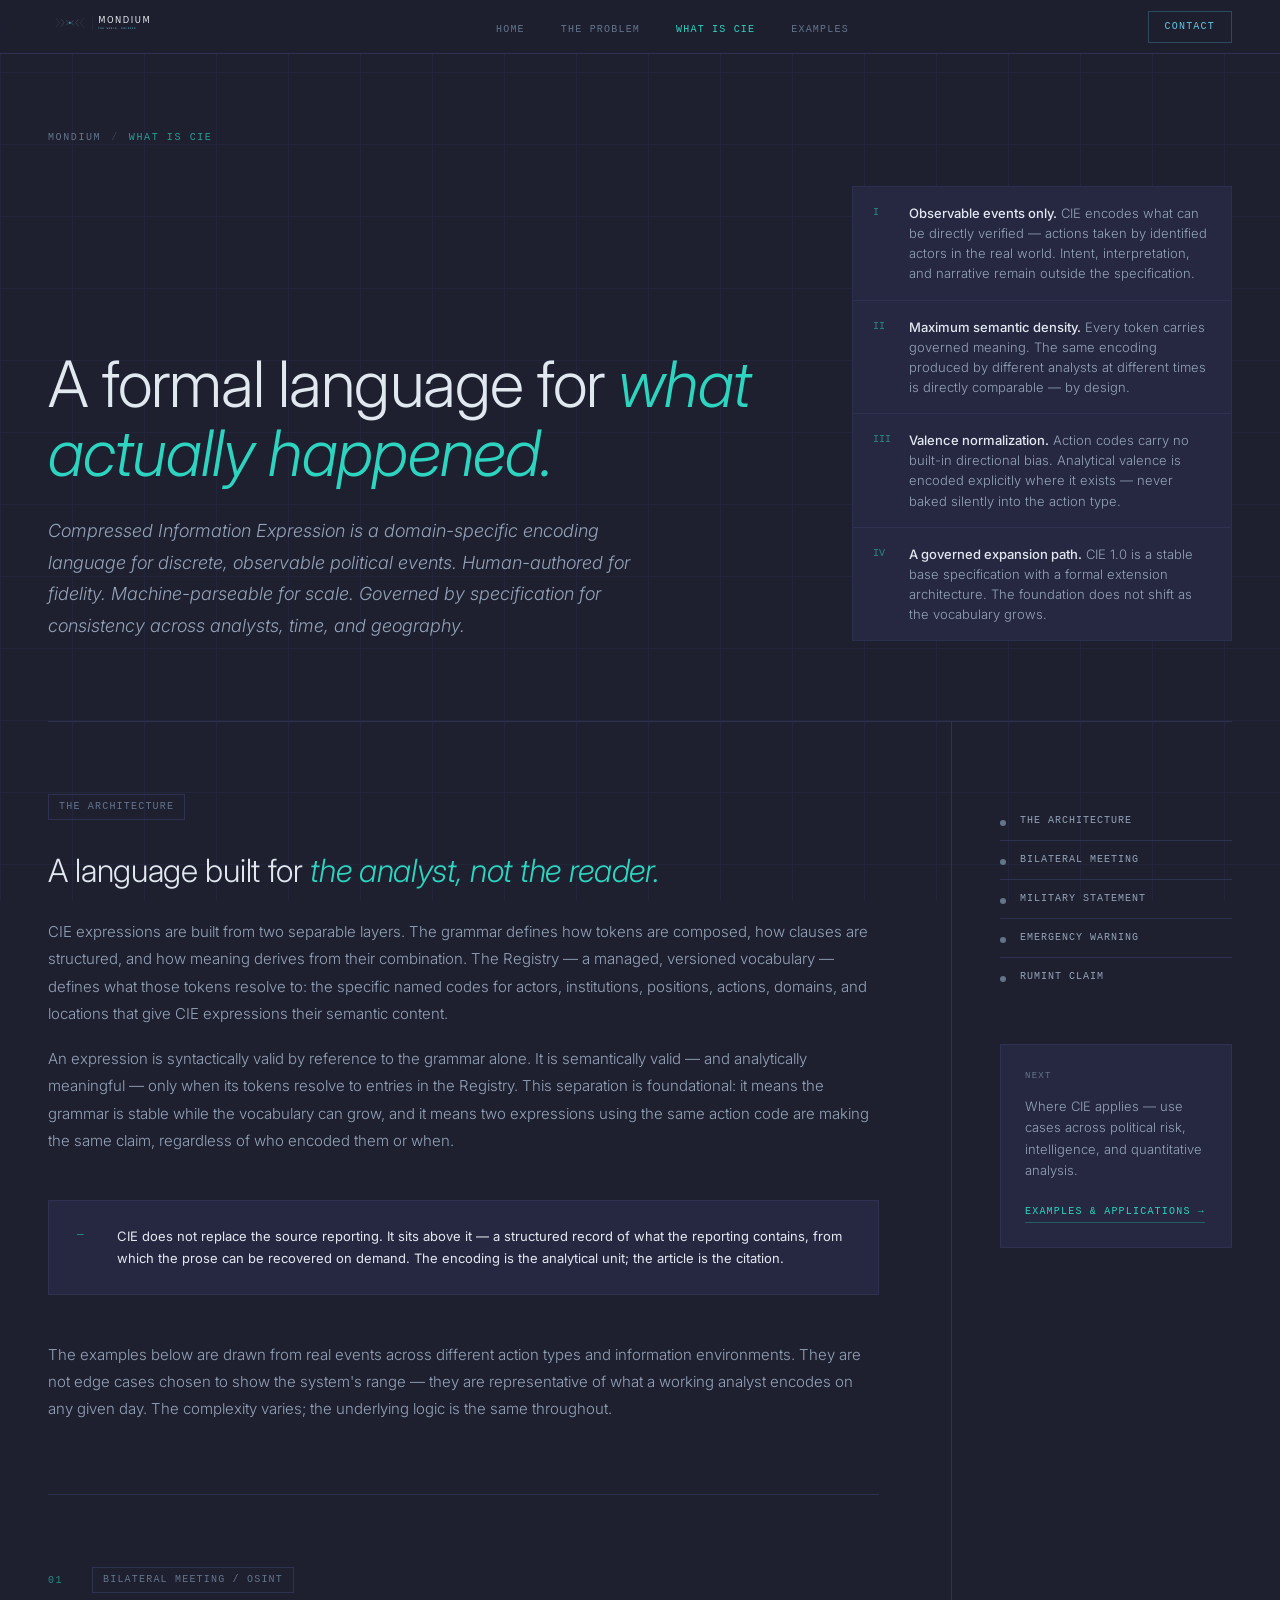
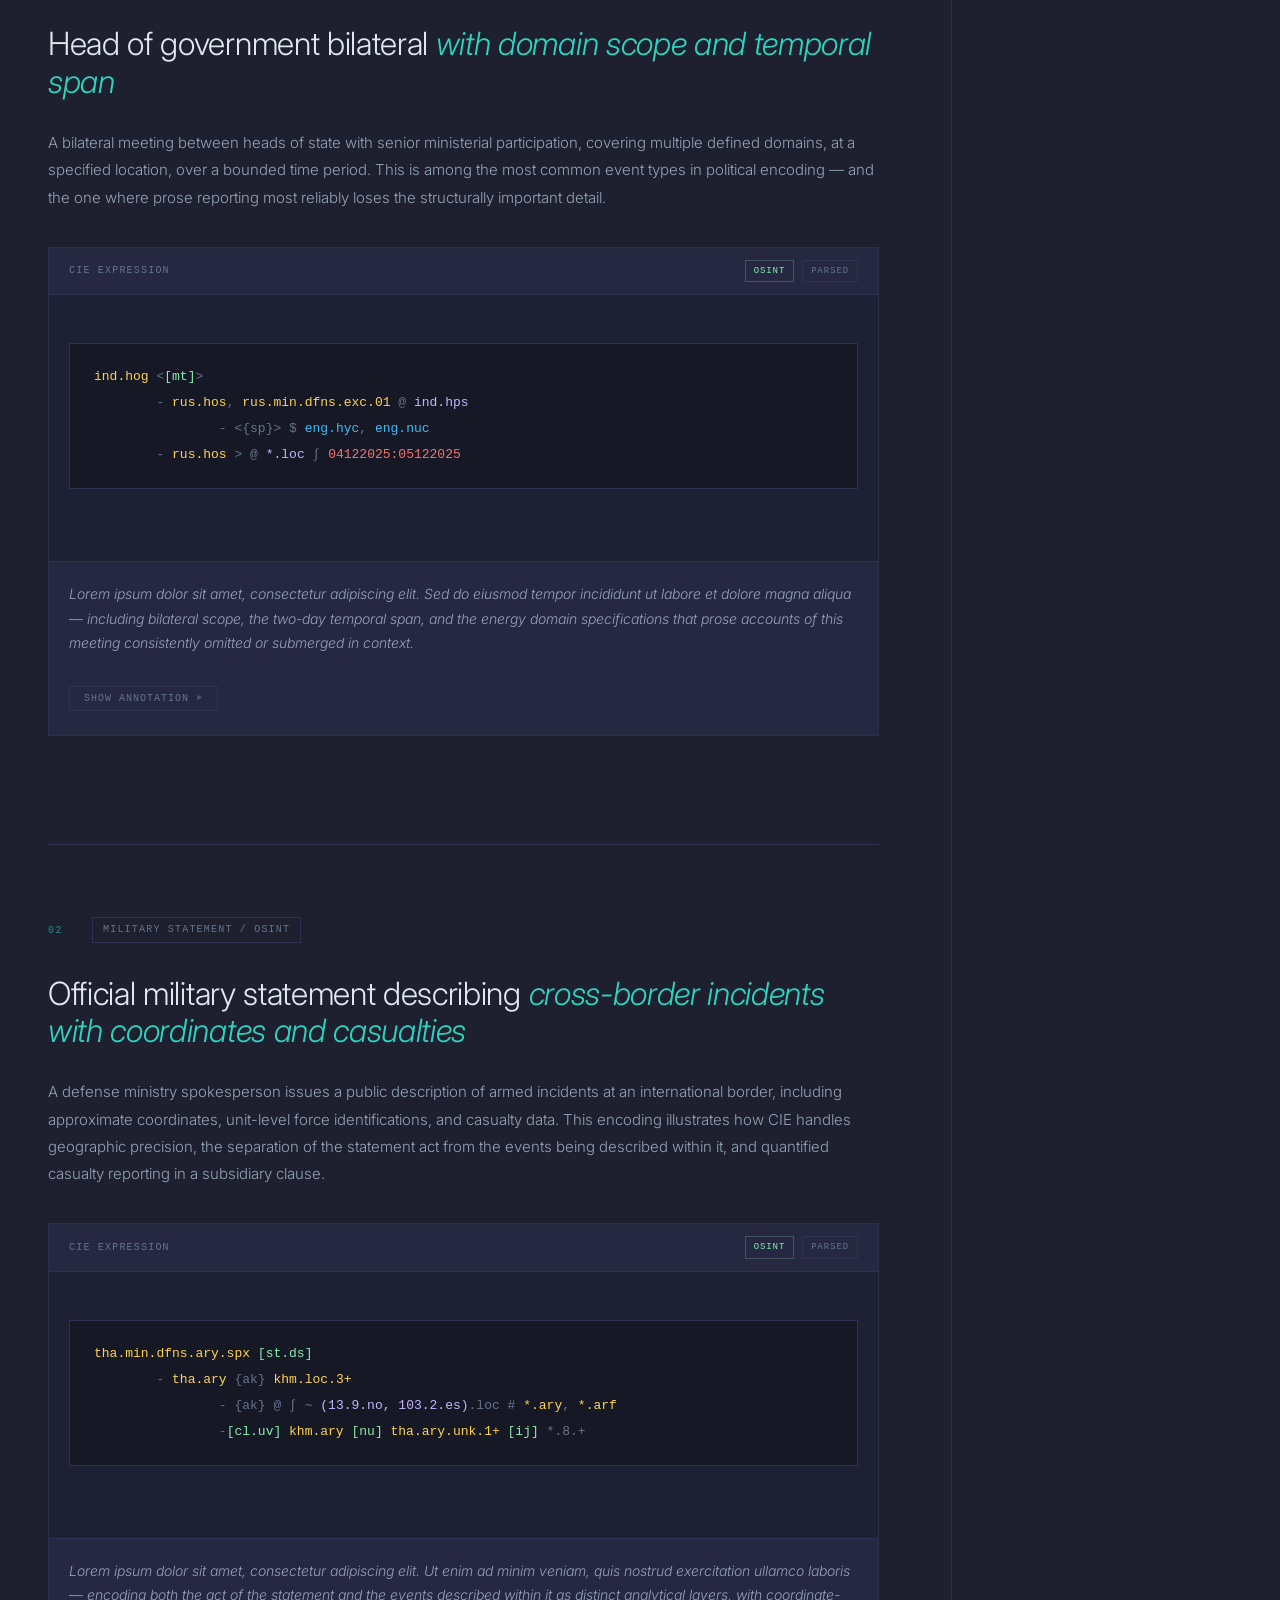
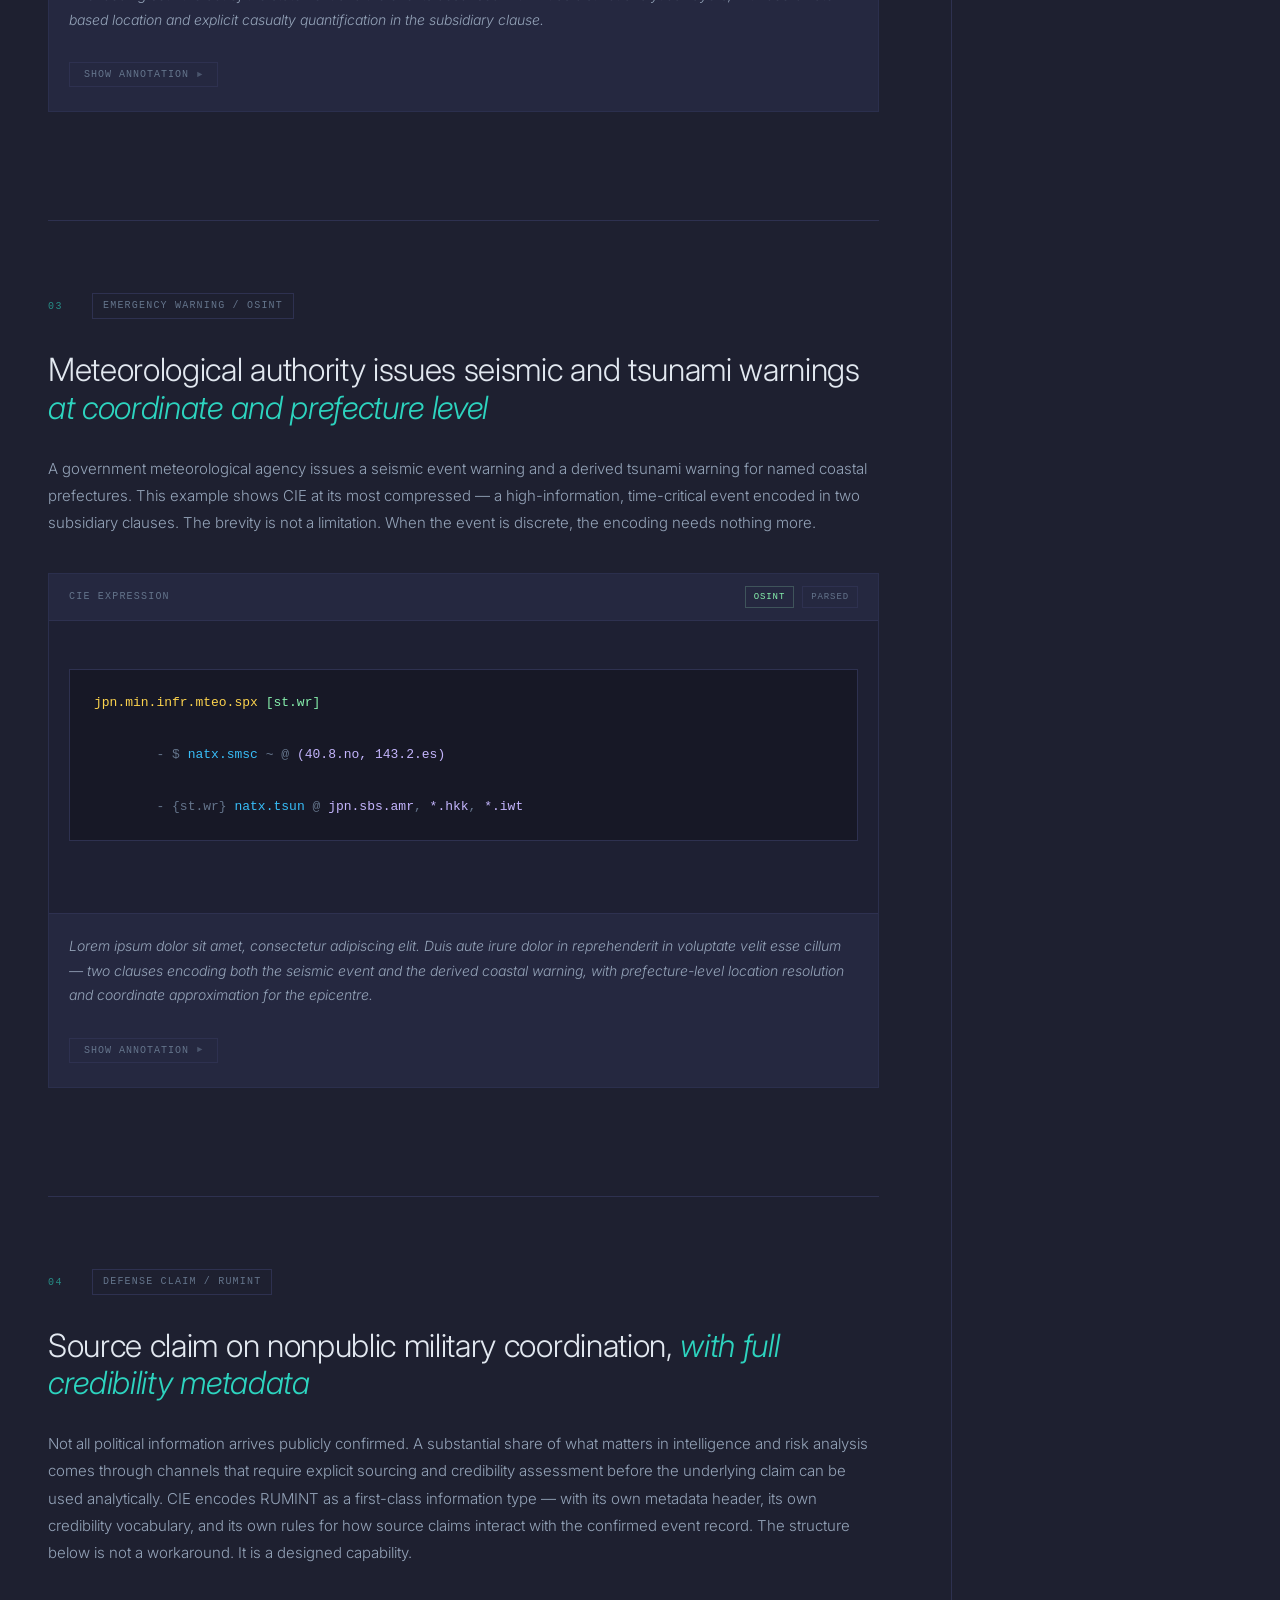
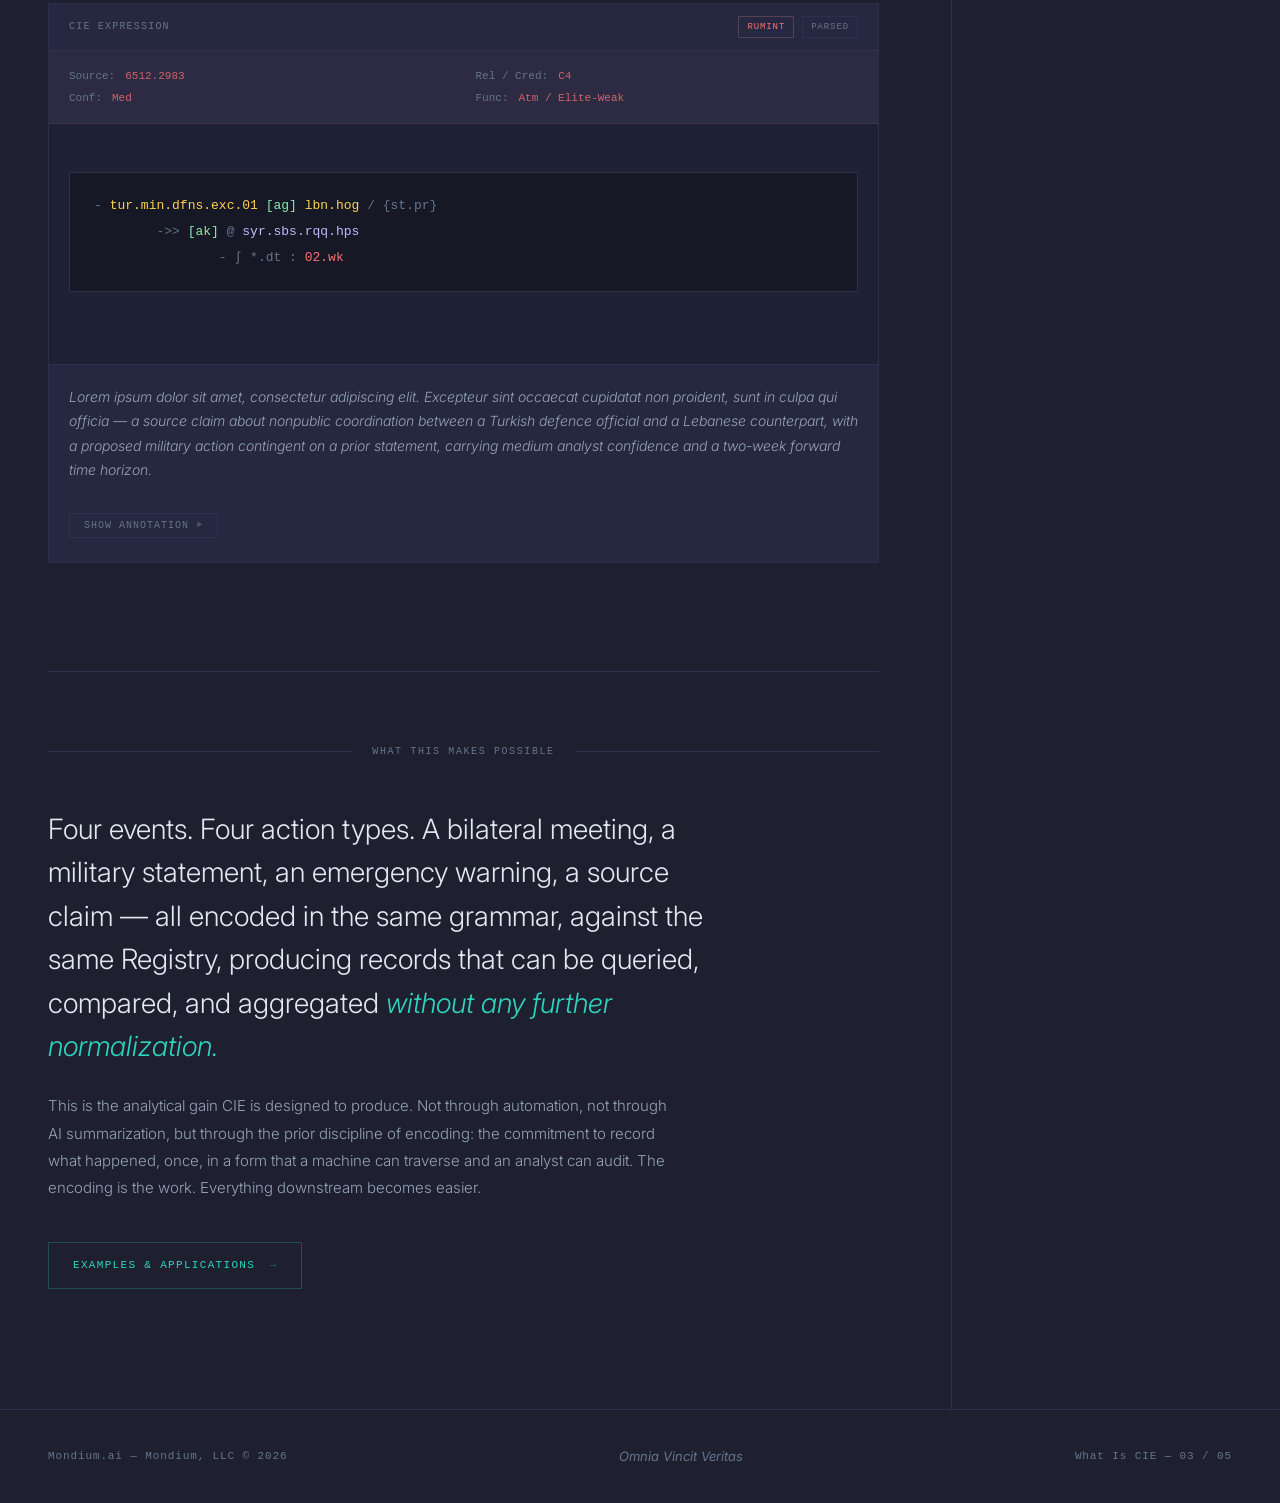
==== cie.html @ f3088a0e "Styling updates 6" ====
<!DOCTYPE html>
<html lang="en">
<head>
<meta charset="UTF-8">
<meta name="viewport" content="width=device-width, initial-scale=1.0">
<title>What Is CIE — Mondium</title>
<link rel="icon" type="image/svg+xml" href="mondium-favicon.svg">
<link rel="stylesheet" href="https://fonts.googleapis.com/css2?family=Inter:wght@300;400;500&family=PT+Mono&display=swap">
<link rel="stylesheet" href="style.css">
<style>
.page-header-grid {
  display: grid;
  grid-template-columns: 1fr 380px;
  gap: 80px;
  align-items: end;
}

.principle-list { border: 1px solid var(--border-med); background: var(--bg-card); }
.principle-row { display: flex; gap: 16px; align-items: flex-start; padding: 16px 20px; border-bottom: 1px solid var(--border); }
.principle-row:last-child { border-bottom: none; }
.principle-glyph { font-family: var(--mono); font-size: 10px; color: var(--accent); opacity: 0.55; min-width: 20px; padding-top: 2px; }
.principle-text { font-size: 13px; font-weight: 300; line-height: 1.55; color: var(--text-secondary); }
.principle-text strong { font-weight: 500; color: var(--text-primary); }

.cie-entry {
  padding: 72px 0;
  border-bottom: 1px solid var(--border);
  opacity: 0;
  transform: translateY(20px);
  transition: opacity 0.7s ease, transform 0.7s ease;
}
.cie-entry.visible { opacity: 1; transform: translateY(0); }
.cie-entry:last-of-type { border-bottom: none; }

.encoding-block { margin: 36px 0; border: 1px solid var(--border-med); background: var(--bg-card); overflow: hidden; }

.encoding-header { padding: 12px 20px; border-bottom: 1px solid var(--border); display: flex; align-items: center; justify-content: space-between; }
.encoding-title { font-family: var(--mono); font-size: 10px; letter-spacing: 0.12em; text-transform: uppercase; color: var(--text-tertiary); }
.encoding-badges { display: flex; gap: 8px; align-items: center; }
.badge { font-family: var(--mono); font-size: 9px; letter-spacing: 0.1em; text-transform: uppercase; padding: 3px 8px; border: 1px solid; }
.badge-osint  { color: var(--mono-green); border-color: rgba(122,184,154,0.3); }
.badge-rumint { color: var(--mono-red);   border-color: rgba(200,122,122,0.3); }
.badge-parsed { color: var(--text-tertiary); border-color: var(--border); }

.encoding-body { padding: 24px 20px; }

.rumint-header {
  font-family: var(--mono);
  font-size: 11px;
  line-height: 2;
  color: var(--text-tertiary);
  padding: 14px 20px;
  background: rgba(200,122,122,0.04);
  border-bottom: 1px solid rgba(200,122,122,0.12);
  display: grid;
  grid-template-columns: 1fr 1fr;
  gap: 0 24px;
}
.rh-field { display: flex; gap: 10px; }
.rh-key { color: var(--text-tertiary); }
.rh-val { color: var(--mono-red); opacity: 0.8; }

.cie-expression {
  font-family: var(--mono);
  font-size: 13px;
  line-height: 2;
  background: rgba(0,0,0,0.25);
  border: 1px solid var(--border);
  padding: 20px 24px;
  overflow-x: auto;
  white-space: pre;
}

.caption-block { padding: 20px 20px 24px; border-top: 1px solid var(--border); }
.caption-text { font-size: 14px; font-weight: 300; line-height: 1.75; color: var(--text-secondary); font-style: italic; margin-bottom: 14px; }

.annotation-toggle {
  font-family: var(--mono);
  font-size: 10px;
  letter-spacing: 0.1em;
  text-transform: uppercase;
  color: var(--text-tertiary);
  background: none;
  border: 1px solid var(--border);
  padding: 6px 14px;
  cursor: pointer;
  transition: color 0.2s, border-color 0.2s;
  display: inline-flex;
  align-items: center;
  gap: 8px;
}
.annotation-toggle:hover { color: var(--accent); border-color: rgba(196,180,154,0.3); }
.toggle-arrow { display: inline-block; transition: transform 0.25s ease; font-size: 9px; opacity: 0.6; }
.annotation-toggle.open .toggle-arrow { transform: rotate(90deg); }

.annotation-panel { display: none; margin-top: 16px; border: 1px solid var(--border); }
.annotation-panel.open { display: grid; grid-template-columns: 1fr 1fr; }
.ann-item { padding: 12px 16px; border-right: 1px solid var(--border); border-bottom: 1px solid var(--border); }
.ann-item:nth-child(even) { border-right: none; }
.ann-item:last-child { border-bottom: none; }
.ann-item:nth-last-child(2):nth-child(odd) { border-bottom: none; }
.ann-token { font-family: var(--mono); font-size: 11px; margin-bottom: 5px; }
.ann-label { font-size: 11px; font-weight: 300; color: var(--text-tertiary); line-height: 1.5; }

.conclusion-entry {
  padding: 72px 0 0;
  opacity: 0;
  transform: translateY(20px);
  transition: opacity 0.7s ease, transform 0.7s ease;
}
.conclusion-entry.visible { opacity: 1; transform: translateY(0); }
.conclusion-rule { display: flex; align-items: center; gap: 20px; margin-bottom: 48px; }
.conclusion-rule::before, .conclusion-rule::after { content: ''; flex: 1; height: 1px; background: var(--border); }
.conclusion-rule span { font-family: var(--mono); font-size: 10px; letter-spacing: 0.16em; text-transform: uppercase; color: var(--text-tertiary); white-space: nowrap; }
.conclusion-text { font-family: var(--serif); font-weight: 300; font-size: clamp(20px, 2.5vw, 28px); line-height: 1.55; color: var(--text-primary); max-width: 680px; margin-bottom: 24px; }
.conclusion-text em { font-style: italic; color: var(--accent); }
.conclusion-body { font-size: 15px; font-weight: 300; line-height: 1.82; color: var(--text-secondary); max-width: 620px; margin-bottom: 40px; }

@media (max-width: 1024px) {
  .page-header-grid { grid-template-columns: 1fr; gap: 40px; }
  .annotation-panel.open { grid-template-columns: 1fr; }
  .ann-item { border-right: none; }
  .ann-item:nth-last-child(2):nth-child(odd) { border-bottom: 1px solid var(--border); }
  .ann-item:last-child { border-bottom: none; }
  .rumint-header { grid-template-columns: 1fr; }
}
</style>
</head>
<body>
<div class="page-wrap">

<nav>
  <div class="nav-inner">
    <a href="index.html" class="nav-logo"><img src="mondium-lockup-primary.svg" alt="Mondium"></a>
    <ul class="nav-links">
      <li><a href="index.html">Home</a></li>
      <li><a href="problem.html">The Problem</a></li>
      <li><a href="cie.html" class="active">What Is CIE</a></li>
      <li><a href="examples.html">Examples</a></li>
    </ul>
    <a href="contact.html" class="nav-cta">Contact</a>
  </div>
</nav>

<div class="page-container">

  <div class="page-header">
    <div class="breadcrumb">
      <a href="index.html">Mondium</a>
      <span class="breadcrumb-sep">/</span>
      <span class="breadcrumb-current">What Is CIE</span>
    </div>

    <div class="page-header-grid">
      <div>
        <h1 class="page-title">A formal language for <em>what actually happened.</em></h1>
        <p class="page-intro">Compressed Information Expression is a domain-specific encoding language for discrete, observable political events. Human-authored for fidelity. Machine-parseable for scale. Governed by specification for consistency across analysts, time, and geography.</p>
      </div>
      <div>
        <div class="principle-list">
          <div class="principle-row">
            <span class="principle-glyph">I</span>
            <span class="principle-text"><strong>Observable events only.</strong> CIE encodes what can be directly verified — actions taken by identified actors in the real world. Intent, interpretation, and narrative remain outside the specification.</span>
          </div>
          <div class="principle-row">
            <span class="principle-glyph">II</span>
            <span class="principle-text"><strong>Maximum semantic density.</strong> Every token carries governed meaning. The same encoding produced by different analysts at different times is directly comparable — by design.</span>
          </div>
          <div class="principle-row">
            <span class="principle-glyph">III</span>
            <span class="principle-text"><strong>Valence normalization.</strong> Action codes carry no built-in directional bias. Analytical valence is encoded explicitly where it exists — never baked silently into the action type.</span>
          </div>
          <div class="principle-row">
            <span class="principle-glyph">IV</span>
            <span class="principle-text"><strong>A governed expansion path.</strong> CIE 1.0 is a stable base specification with a formal extension architecture. The foundation does not shift as the vocabulary grows.</span>
          </div>
        </div>
      </div>
    </div>
  </div>

  <div class="content-body">
    <div class="content-main">

      <!-- INTRO -->
      <div class="cie-entry" id="entry-intro">
        <div class="entry-meta">
          <span class="entry-tag">The Architecture</span>
        </div>
        <h2 class="entry-h">A language built for <em>the analyst, not the reader.</em></h2>
        <div class="entry-body">
          <p>CIE expressions are built from two separable layers. The grammar defines how tokens are composed, how clauses are structured, and how meaning derives from their combination. The Registry — a managed, versioned vocabulary — defines what those tokens resolve to: the specific named codes for actors, institutions, positions, actions, domains, and locations that give CIE expressions their semantic content.</p>
          <p>An expression is syntactically valid by reference to the grammar alone. It is semantically valid — and analytically meaningful — only when its tokens resolve to entries in the Registry. This separation is foundational: it means the grammar is stable while the vocabulary can grow, and it means two expressions using the same action code are making the same claim, regardless of who encoded them or when.</p>
          <div class="callout">
            <span class="callout-icon">—</span>
            <p class="callout-text">CIE does not replace the source reporting. It sits above it — a structured record of what the reporting contains, from which the prose can be recovered on demand. The encoding is the analytical unit; the article is the citation.</p>
          </div>
          <p>The examples below are drawn from real events across different action types and information environments. They are not edge cases chosen to show the system's range — they are representative of what a working analyst encodes on any given day. The complexity varies; the underlying logic is the same throughout.</p>
        </div>
      </div>

      <!-- EXAMPLE 1 — Modi / Putin bilateral -->
      <div class="cie-entry" id="entry-1">
        <div class="entry-meta">
          <span class="entry-num">01</span>
          <span class="entry-tag">Bilateral Meeting / OSINT</span>
        </div>
        <h2 class="entry-h">Head of government bilateral <em>with domain scope and temporal span</em></h2>
        <div class="entry-body">
          <p>A bilateral meeting between heads of state with senior ministerial participation, covering multiple defined domains, at a specified location, over a bounded time period. This is among the most common event types in political encoding — and the one where prose reporting most reliably loses the structurally important detail.</p>
        </div>

        <div class="encoding-block">
          <div class="encoding-header">
            <span class="encoding-title">CIE Expression</span>
            <div class="encoding-badges">
              <span class="badge badge-osint">OSINT</span>
              <span class="badge badge-parsed">Parsed</span>
            </div>
          </div>
          <div class="encoding-body">
<pre class="cie-expression"><span class="tok-actor">ind.hog</span> <span class="tok-operator">&lt;</span><span class="tok-action">[mt]</span><span class="tok-operator">&gt;</span>
	<span class="tok-operator">-</span> <span class="tok-actor">rus.hos</span><span class="tok-operator">,</span> <span class="tok-actor">rus.min.dfns.exc.01</span> <span class="tok-operator">@</span> <span class="tok-location">ind.hps</span>
		<span class="tok-operator">-</span> <span class="tok-operator">&lt;{sp}&gt;</span> <span class="tok-operator">$</span> <span class="tok-domain">eng.hyc</span><span class="tok-operator">,</span> <span class="tok-domain">eng.nuc</span>
	<span class="tok-operator">-</span> <span class="tok-actor">rus.hos</span> <span class="tok-operator">&gt; @</span> <span class="tok-location">*.loc</span> <span class="tok-operator">&#x222b;</span> <span class="tok-value">04122025:05122025</span></pre>
          </div>
          <div class="caption-block">
            <p class="caption-text">Lorem ipsum dolor sit amet, consectetur adipiscing elit. Sed do eiusmod tempor incididunt ut labore et dolore magna aliqua — including bilateral scope, the two-day temporal span, and the energy domain specifications that prose accounts of this meeting consistently omitted or submerged in context.</p>
            <button class="annotation-toggle" onclick="toggleAnnotation(this,'ann-1')">
              Show annotation <span class="toggle-arrow">&#9658;</span>
            </button>
            <div id="ann-1" class="annotation-panel">
              <div class="ann-item">
                <div class="ann-token"><span class="tok-actor">ind.hog</span></div>
                <div class="ann-label">India / Head of Government — subject of the senior clause</div>
              </div>
              <div class="ann-item">
                <div class="ann-token"><span class="tok-operator">&lt;</span><span class="tok-action">[mt]</span><span class="tok-operator">&gt;</span></div>
                <div class="ann-label">Bilateral action: meet. Angle brackets encode bilaterality — both parties are principal actors.</div>
              </div>
              <div class="ann-item">
                <div class="ann-token"><span class="tok-actor">rus.hos</span><span class="tok-operator">, </span><span class="tok-actor">rus.min.dfns.exc.01</span></div>
                <div class="ann-label">Russia / Head of State and Russia / Ministry of Defence / Executive Position 01 — bilateral counterparties attending</div>
              </div>
              <div class="ann-item">
                <div class="ann-token"><span class="tok-operator">@ </span><span class="tok-location">ind.hps</span></div>
                <div class="ann-label">Location: India / Head of State official residence — where the meeting took place</div>
              </div>
              <div class="ann-item">
                <div class="ann-token"><span class="tok-operator">&lt;{sp}&gt; $ </span><span class="tok-domain">eng.hyc</span><span class="tok-operator">, </span><span class="tok-domain">eng.nuc</span></div>
                <div class="ann-label">Bilateral discussion of domains: Energy / Hydrocarbon and Energy / Nuclear — the defined subject matter of the meeting</div>
              </div>
              <div class="ann-item">
                <div class="ann-token"><span class="tok-operator">&#x222b; </span><span class="tok-value">04122025:05122025</span></div>
                <div class="ann-label">Temporal span: 4–5 December 2025. The &#x222b; operator encodes a bounded duration rather than a single date.</div>
              </div>
            </div>
          </div>
        </div>
      </div>

      <!-- EXAMPLE 2 — Thai Army statement -->
      <div class="cie-entry" id="entry-2">
        <div class="entry-meta">
          <span class="entry-num">02</span>
          <span class="entry-tag">Military Statement / OSINT</span>
        </div>
        <h2 class="entry-h">Official military statement describing <em>cross-border incidents with coordinates and casualties</em></h2>
        <div class="entry-body">
          <p>A defense ministry spokesperson issues a public description of armed incidents at an international border, including approximate coordinates, unit-level force identifications, and casualty data. This encoding illustrates how CIE handles geographic precision, the separation of the statement act from the events being described within it, and quantified casualty reporting in a subsidiary clause.</p>
        </div>

        <div class="encoding-block">
          <div class="encoding-header">
            <span class="encoding-title">CIE Expression</span>
            <div class="encoding-badges">
              <span class="badge badge-osint">OSINT</span>
              <span class="badge badge-parsed">Parsed</span>
            </div>
          </div>
          <div class="encoding-body">
<pre class="cie-expression"><span class="tok-actor">tha.min.dfns.ary.spx</span> <span class="tok-action">[st.ds]</span>
	<span class="tok-operator">-</span> <span class="tok-actor">tha.ary</span> <span class="tok-operator">{ak}</span> <span class="tok-actor">khm.loc.3+</span>
		<span class="tok-operator">-</span> <span class="tok-operator">{ak}</span> <span class="tok-operator">@ &#x222b; ~</span> <span class="tok-location">(13.9.no, 103.2.es)</span><span class="tok-operator">.loc</span> <span class="tok-operator">#</span> <span class="tok-actor">*.ary</span><span class="tok-operator">,</span> <span class="tok-actor">*.arf</span>
		<span class="tok-operator">-</span><span class="tok-action">[cl.uv]</span> <span class="tok-actor">khm.ary</span> <span class="tok-action">[nu]</span> <span class="tok-actor">tha.ary.unk.1+</span> <span class="tok-action">[ij]</span> <span class="tok-operator">*.8.+</span></pre>
          </div>
          <div class="caption-block">
            <p class="caption-text">Lorem ipsum dolor sit amet, consectetur adipiscing elit. Ut enim ad minim veniam, quis nostrud exercitation ullamco laboris — encoding both the act of the statement and the events described within it as distinct analytical layers, with coordinate-based location and explicit casualty quantification in the subsidiary clause.</p>
            <button class="annotation-toggle" onclick="toggleAnnotation(this,'ann-2')">
              Show annotation <span class="toggle-arrow">&#9658;</span>
            </button>
            <div id="ann-2" class="annotation-panel">
              <div class="ann-item">
                <div class="ann-token"><span class="tok-actor">tha.min.dfns.ary.spx</span></div>
                <div class="ann-label">Thailand / Ministry of Defence / Army / Spokesperson — the acting subject issuing the statement</div>
              </div>
              <div class="ann-item">
                <div class="ann-token"><span class="tok-action">[st.ds]</span></div>
                <div class="ann-label">Action: Statement / Describe. Encodes the statement act itself — not the incidents described within it. The distinction is deliberate and analytically significant.</div>
              </div>
              <div class="ann-item">
                <div class="ann-token"><span class="tok-actor">tha.ary</span> <span class="tok-operator">{ak}</span> <span class="tok-actor">khm.loc.3+</span></div>
                <div class="ann-label">Thai Army engaged by three or more Cambodian local forces — the event the statement describes</div>
              </div>
              <div class="ann-item">
                <div class="ann-token"><span class="tok-operator">@ &#x222b; ~</span> <span class="tok-location">(13.9.no, 103.2.es)</span></div>
                <div class="ann-label">Approximate coordinate location spanning an area: ~13.9°N, 103.2°E. The &#x222b; marks a locative span; ~ marks approximation.</div>
              </div>
              <div class="ann-item">
                <div class="ann-token"><span class="tok-operator"># </span><span class="tok-actor">*.ary</span><span class="tok-operator">, </span><span class="tok-actor">*.arf</span></div>
                <div class="ann-label">Force identifiers: Army and Air Force — participating units resolved anaphorically from previously established actors</div>
              </div>
              <div class="ann-item">
                <div class="ann-token"><span class="tok-action">[cl.uv]</span> <span class="tok-actor">khm.ary</span> <span class="tok-action">[nu]</span> <span class="tok-actor">tha.ary.unk.1+</span> <span class="tok-action">[ij]</span> <span class="tok-operator">*.8.+</span></div>
                <div class="ann-label">Subsidiary clause: Cambodian Army neutralized one or more unknown Thai personnel; eight or more additional casualties injured</div>
              </div>
            </div>
          </div>
        </div>
      </div>

      <!-- EXAMPLE 3 — Tsunami warning -->
      <div class="cie-entry" id="entry-3">
        <div class="entry-meta">
          <span class="entry-num">03</span>
          <span class="entry-tag">Emergency Warning / OSINT</span>
        </div>
        <h2 class="entry-h">Meteorological authority issues seismic and tsunami warnings <em>at coordinate and prefecture level</em></h2>
        <div class="entry-body">
          <p>A government meteorological agency issues a seismic event warning and a derived tsunami warning for named coastal prefectures. This example shows CIE at its most compressed — a high-information, time-critical event encoded in two subsidiary clauses. The brevity is not a limitation. When the event is discrete, the encoding needs nothing more.</p>
        </div>

        <div class="encoding-block">
          <div class="encoding-header">
            <span class="encoding-title">CIE Expression</span>
            <div class="encoding-badges">
              <span class="badge badge-osint">OSINT</span>
              <span class="badge badge-parsed">Parsed</span>
            </div>
          </div>
          <div class="encoding-body">
<pre class="cie-expression"><span class="tok-actor">jpn.min.infr.mteo.spx</span> <span class="tok-action">[st.wr]</span>

	<span class="tok-operator">-</span> <span class="tok-operator">$</span> <span class="tok-domain">natx.smsc</span> <span class="tok-operator">~</span> <span class="tok-operator">@</span> <span class="tok-location">(40.8.no, 143.2.es)</span>

	<span class="tok-operator">-</span> <span class="tok-operator">{st.wr}</span> <span class="tok-domain">natx.tsun</span> <span class="tok-operator">@</span> <span class="tok-location">jpn.sbs.amr</span><span class="tok-operator">,</span> <span class="tok-location">*.hkk</span><span class="tok-operator">,</span> <span class="tok-location">*.iwt</span></pre>
          </div>
          <div class="caption-block">
            <p class="caption-text">Lorem ipsum dolor sit amet, consectetur adipiscing elit. Duis aute irure dolor in reprehenderit in voluptate velit esse cillum — two clauses encoding both the seismic event and the derived coastal warning, with prefecture-level location resolution and coordinate approximation for the epicentre.</p>
            <button class="annotation-toggle" onclick="toggleAnnotation(this,'ann-3')">
              Show annotation <span class="toggle-arrow">&#9658;</span>
            </button>
            <div id="ann-3" class="annotation-panel">
              <div class="ann-item">
                <div class="ann-token"><span class="tok-actor">jpn.min.infr.mteo.spx</span></div>
                <div class="ann-label">Japan / Ministry of Infrastructure / Meteorological Agency / Spokesperson</div>
              </div>
              <div class="ann-item">
                <div class="ann-token"><span class="tok-action">[st.wr]</span></div>
                <div class="ann-label">Action: Statement / Warn. The formal warning issuance is the encodable event.</div>
              </div>
              <div class="ann-item">
                <div class="ann-token"><span class="tok-domain">natx.smsc</span> <span class="tok-operator">~ @ </span><span class="tok-location">(40.8.no, 143.2.es)</span></div>
                <div class="ann-label">Natural event: seismic. Approximate location ~40.8°N, 143.2°E — the epicentre warned about in the first clause</div>
              </div>
              <div class="ann-item">
                <div class="ann-token"><span class="tok-operator">{st.wr} </span><span class="tok-domain">natx.tsun</span></div>
                <div class="ann-label">Anaphoric reference to the prior warning action; object: natural event / tsunami — the secondary warning derived from the seismic event</div>
              </div>
              <div class="ann-item">
                <div class="ann-token"><span class="tok-location">jpn.sbs.amr</span><span class="tok-operator">, </span><span class="tok-location">*.hkk</span><span class="tok-operator">, </span><span class="tok-location">*.iwt</span></div>
                <div class="ann-label">Three affected prefectures: Aomori, Hokkaido, Iwate. Second and third resolved anaphorically — avoiding repetition of the country code.</div>
              </div>
            </div>
          </div>
        </div>
      </div>

      <!-- EXAMPLE 4 — RUMINT / Turkey-Lebanon -->
      <div class="cie-entry" id="entry-4">
        <div class="entry-meta">
          <span class="entry-num">04</span>
          <span class="entry-tag">Defense Claim / RUMINT</span>
        </div>
        <h2 class="entry-h">Source claim on nonpublic military coordination, <em>with full credibility metadata</em></h2>
        <div class="entry-body">
          <p>Not all political information arrives publicly confirmed. A substantial share of what matters in intelligence and risk analysis comes through channels that require explicit sourcing and credibility assessment before the underlying claim can be used analytically. CIE encodes RUMINT as a first-class information type — with its own metadata header, its own credibility vocabulary, and its own rules for how source claims interact with the confirmed event record. The structure below is not a workaround. It is a designed capability.</p>
        </div>

        <div class="encoding-block">
          <div class="encoding-header">
            <span class="encoding-title">CIE Expression</span>
            <div class="encoding-badges">
              <span class="badge badge-rumint">RUMINT</span>
              <span class="badge badge-parsed">Parsed</span>
            </div>
          </div>
          <div class="rumint-header">
            <div class="rh-field"><span class="rh-key">Source:</span><span class="rh-val">6512.2983</span></div>
            <div class="rh-field"><span class="rh-key">Rel / Cred:</span><span class="rh-val">C4</span></div>
            <div class="rh-field"><span class="rh-key">Conf:</span><span class="rh-val">Med</span></div>
            <div class="rh-field"><span class="rh-key">Func:</span><span class="rh-val">Atm / Elite-Weak</span></div>
          </div>
          <div class="encoding-body">
<pre class="cie-expression"><span class="tok-operator">-</span> <span class="tok-actor">tur.min.dfns.exc.01</span> <span class="tok-action">[ag]</span> <span class="tok-actor">lbn.hog</span> <span class="tok-operator">/</span> <span class="tok-operator">{st.pr}</span>
	<span class="tok-operator">-&gt;&gt;</span> <span class="tok-action">[ak]</span> <span class="tok-operator">@</span> <span class="tok-location">syr.sbs.rqq.hps</span>
		<span class="tok-operator">-</span> <span class="tok-operator">&#x222b;</span> <span class="tok-operator">*.dt :</span> <span class="tok-value">02.wk</span></pre>
          </div>
          <div class="caption-block">
            <p class="caption-text">Lorem ipsum dolor sit amet, consectetur adipiscing elit. Excepteur sint occaecat cupidatat non proident, sunt in culpa qui officia — a source claim about nonpublic coordination between a Turkish defence official and a Lebanese counterpart, with a proposed military action contingent on a prior statement, carrying medium analyst confidence and a two-week forward time horizon.</p>
            <button class="annotation-toggle" onclick="toggleAnnotation(this,'ann-4')">
              Show annotation <span class="toggle-arrow">&#9658;</span>
            </button>
            <div id="ann-4" class="annotation-panel">
              <div class="ann-item">
                <div class="ann-token"><span class="tok-meta">Source: 6512.2983 &nbsp;/&nbsp; Rel/Cred: C4</span></div>
                <div class="ann-label">Registry source identifier with credibility rating — sourcing metadata that travels with the encoding and does not touch the event body</div>
              </div>
              <div class="ann-item">
                <div class="ann-token"><span class="tok-meta">Func: Atm / Elite-Weak</span></div>
                <div class="ann-label">Source functional classification: access through atmospheric channels to elite-level actors, assessed as weak reliability</div>
              </div>
              <div class="ann-item">
                <div class="ann-token"><span class="tok-actor">tur.min.dfns.exc.01</span> <span class="tok-action">[ag]</span> <span class="tok-actor">lbn.hog</span></div>
                <div class="ann-label">Turkey / Ministry of Defence / Executive Position 01 engaged Lebanon / Head of Government — the claimed bilateral contact</div>
              </div>
              <div class="ann-item">
                <div class="ann-token"><span class="tok-operator">/ {st.pr}</span></div>
                <div class="ann-label">Conditionality marker: what follows is contingent on the prior statement/proposal — explicitly encoding the conditional character of the claim</div>
              </div>
              <div class="ann-item">
                <div class="ann-token"><span class="tok-operator">&gt;&gt; </span><span class="tok-action">[ak]</span> <span class="tok-operator">@ </span><span class="tok-location">syr.sbs.rqq.hps</span></div>
                <div class="ann-label">Proposed future action: armed engagement at Syria / Raqqa Governorate / specified location — claimed forward intent, not confirmed event</div>
              </div>
              <div class="ann-item">
                <div class="ann-token"><span class="tok-operator">&#x222b; *.dt : </span><span class="tok-value">02.wk</span></div>
                <div class="ann-label">Temporal span: from event date, two weeks forward — the claimed window for the proposed action</div>
              </div>
            </div>
          </div>
        </div>
      </div>

      <!-- CONCLUSION -->
      <div class="conclusion-entry" id="conclusion">
        <div class="conclusion-rule"><span>What this makes possible</span></div>
        <p class="conclusion-text">Four events. Four action types. A bilateral meeting, a military statement, an emergency warning, a source claim — all encoded in the same grammar, against the same Registry, producing records that can be queried, compared, and aggregated <em>without any further normalization.</em></p>
        <p class="conclusion-body">This is the analytical gain CIE is designed to produce. Not through automation, not through AI summarization, but through the prior discipline of encoding: the commitment to record what happened, once, in a form that a machine can traverse and an analyst can audit. The encoding is the work. Everything downstream becomes easier.</p>
        <a href="examples.html" class="next-page-link">Examples &amp; Applications <span>→</span></a>
      </div>

    </div><!-- /content-main -->

    <div class="content-sidebar">
      <div class="sidebar-progress" id="progress-nav">
        <div class="progress-item active" data-target="entry-intro">
          <div class="progress-dot"></div>
          <span class="progress-label">The Architecture</span>
        </div>
        <div class="progress-item" data-target="entry-1">
          <div class="progress-dot"></div>
          <span class="progress-label">Bilateral Meeting</span>
        </div>
        <div class="progress-item" data-target="entry-2">
          <div class="progress-dot"></div>
          <span class="progress-label">Military Statement</span>
        </div>
        <div class="progress-item" data-target="entry-3">
          <div class="progress-dot"></div>
          <span class="progress-label">Emergency Warning</span>
        </div>
        <div class="progress-item" data-target="entry-4">
          <div class="progress-dot"></div>
          <span class="progress-label">RUMINT Claim</span>
        </div>
      </div>
      <div class="sidebar-cta">
        <div class="sidebar-cta-label">Next</div>
        <p>Where CIE applies — use cases across political risk, intelligence, and quantitative analysis.</p>
        <a href="examples.html" class="sidebar-cta-link">Examples &amp; Applications →</a>
      </div>
    </div>

  </div><!-- /content-body -->
</div><!-- /page-container -->

<footer>
  <span class="footer-left">Mondium<em>.</em>ai — Mondium, LLC © 2026</span>
  <span class="footer-motto">Omnia Vincit Veritas</span>
  <span class="footer-right">What Is CIE — 03 / 05</span>
</footer>

</div><!-- /page-wrap -->

<script>
function toggleAnnotation(btn, panelId) {
  const panel = document.getElementById(panelId);
  const isOpen = panel.classList.contains('open');
  panel.classList.toggle('open', !isOpen);
  btn.classList.toggle('open', !isOpen);
  btn.childNodes[0].textContent = isOpen ? 'Show annotation ' : 'Hide annotation ';
}

const entries = document.querySelectorAll('.cie-entry, .conclusion-entry');
const revealObs = new IntersectionObserver((items) => {
  items.forEach(item => { if (item.isIntersecting) item.target.classList.add('visible'); });
}, { threshold: 0.06 });
entries.forEach(e => revealObs.observe(e));

const progressItems = document.querySelectorAll('.progress-item[data-target]');
const progressObs = new IntersectionObserver((items) => {
  items.forEach(item => {
    if (item.isIntersecting && item.intersectionRatio > 0.15) {
      const id = item.target.id;
      progressItems.forEach(p => p.classList.toggle('active', p.dataset.target === id));
    }
  });
}, { threshold: 0.15, rootMargin: '-10% 0px -60% 0px' });
document.querySelectorAll('[id^="entry"], #conclusion').forEach(e => progressObs.observe(e));
</script>
</body>
</html>
---- style.css ----
/* ── RESET ── */
*, *::before, *::after { box-sizing: border-box; margin: 0; padding: 0; }

/* ── DESIGN TOKENS ── */
:root {
  --bg:             #1e2030;
  --bg-surface:     #252840;
  --bg-card:        #252840;
  --bg-card-hover:  #2e3150;
  --border:         #2e3150;
  --border-med:     rgba(46,49,80,0.8);
  --border-accent:  rgba(45,212,191,0.3);
  --text-primary:   #e2e8f0;
  --text-secondary: #94a3b8;
  --text-tertiary:  #64748b;
  --accent:         #2dd4bf;
  --accent-bright:  #2dd4bf;
  --accent-dim:     rgba(45,212,191,0.12);
  --mono-green:     #86efac;
  --mono-amber:     #fcd34d;
  --mono-blue:      #38bdf8;
  --mono-red:       #f87171;
  --mono-purple:    #c4b5fd;
  --font-ui:   'Inter', sans-serif;
  --font-mono: 'PT Mono', monospace;
  --sans:  'Inter', sans-serif;
  --mono:  'PT Mono', monospace;
  --serif: 'Inter', sans-serif;
  --grid-size: 72px;
}

/* ── BASE ── */
html { scroll-behavior: smooth; }

body {
  background: var(--bg);
  color: var(--text-primary);
  font-family: var(--sans);
  font-size: 15px;
  line-height: 1.6;
  -webkit-font-smoothing: antialiased;
}

body::before {
  content: '';
  position: fixed;
  inset: 0;
  background-image:
    linear-gradient(var(--border) 1px, transparent 1px),
    linear-gradient(90deg, var(--border) 1px, transparent 1px);
  background-size: var(--grid-size) var(--grid-size);
  pointer-events: none;
  z-index: 0;
  opacity: 0.35;
}

.page-wrap { position: relative; z-index: 1; }

/* ── NAVIGATION ── */
nav {
  position: fixed;
  top: 0; left: 0; right: 0;
  z-index: 100;
  background: rgba(30,32,48,0.92);
  backdrop-filter: blur(16px);
  border-bottom: 1px solid var(--border);
  height: 54px;
  display: flex;
  align-items: center;
  padding: 0 48px;
}

.nav-inner {
  max-width: 1280px;
  width: 100%;
  margin: 0 auto;
  display: flex;
  align-items: center;
  justify-content: space-between;
}

.nav-logo {
  font-family: var(--mono);
  font-size: 12px;
  font-weight: 500;
  letter-spacing: 0.14em;
  color: var(--text-primary);
  text-decoration: none;
  text-transform: uppercase;
}
.nav-logo em { font-style: normal; color: var(--accent); }

.nav-logo img {
  height: 28px;
  width: auto;
}

.nav-links {
  display: flex;
  align-items: center;
  gap: 36px;
  list-style: none;
}

.nav-links a {
  font-family: var(--mono);
  font-size: 10px;
  letter-spacing: 0.12em;
  text-transform: uppercase;
  color: var(--text-tertiary);
  text-decoration: none;
  transition: color 0.2s;
}
.nav-links a:hover  { color: var(--text-secondary); }
.nav-links a.active { color: var(--accent); }

.nav-cta {
  font-family: var(--mono);
  font-size: 10px;
  letter-spacing: 0.12em;
  text-transform: uppercase;
  color: oklch(0.78 0.10 220) !important;
  border: 1px solid oklch(0.78 0.10 220 / 0.25);
  padding: 7px 16px;
  text-decoration: none;
  transition: background 0.2s;
}
.nav-cta:hover { background: oklch(0.78 0.10 220 / 0.10); }

/* ── LAYOUT ── */
.page-container {
  max-width: 1280px;
  margin: 0 auto;
  padding: 0 48px;
}

/* ── PAGE HEADER ── */
.page-header {
  padding-top: 130px;
  padding-bottom: 80px;
  border-bottom: 1px solid var(--border);
}

.page-header-single { max-width: 780px; }

.breadcrumb {
  font-family: var(--mono);
  font-size: 10px;
  letter-spacing: 0.16em;
  text-transform: uppercase;
  color: var(--text-tertiary);
  margin-bottom: 40px;
  display: flex;
  align-items: center;
  gap: 10px;
}
.breadcrumb a { color: var(--text-tertiary); text-decoration: none; }
.breadcrumb a:hover { color: var(--text-secondary); }
.breadcrumb-sep { opacity: 0.4; }
.breadcrumb-current { color: var(--accent); opacity: 0.7; }

.page-header-grid {
  display: grid;
  grid-template-columns: 1fr 420px;
  gap: 80px;
  align-items: end;
}

.page-title {
  font-family: var(--serif);
  font-weight: 300;
  font-size: clamp(38px, 5vw, 64px);
  line-height: 1.08;
  letter-spacing: -0.015em;
  color: var(--text-primary);
  margin-bottom: 28px;
}
.page-title em { font-style: italic; color: var(--accent); }

.page-intro {
  font-style: italic;
  font-weight: 300;
  font-size: 18px;
  line-height: 1.75;
  color: var(--text-secondary);
  max-width: 620px;
}

.header-aside { padding-bottom: 8px; }

/* ── ASIDE / TOC ── */
.aside-block {
  border: 1px solid var(--border);
  padding: 28px;
  background: var(--bg-card);
}

.aside-label {
  font-family: var(--mono);
  font-size: 10px;
  letter-spacing: 0.14em;
  text-transform: uppercase;
  color: var(--text-tertiary);
  margin-bottom: 20px;
  padding-bottom: 16px;
  border-bottom: 1px solid var(--border);
}

.toc-list {
  list-style: none;
  display: flex;
  flex-direction: column;
}

.toc-item {
  display: flex;
  align-items: baseline;
  gap: 14px;
  padding: 10px 28px;
  border-bottom: 1px solid var(--border);
  cursor: pointer;
  margin: 0 -28px;
  transition: background 0.15s;
}
.toc-item:last-child { border-bottom: none; }
.toc-item:hover { background: var(--bg-card-hover); }

.toc-num {
  font-family: var(--mono);
  font-size: 10px;
  color: var(--text-tertiary);
  min-width: 20px;
}

.toc-text {
  font-size: 13px;
  font-weight: 400;
  color: var(--text-secondary);
  line-height: 1.4;
}

/* ── CONTENT BODY ── */
.content-body {
  display: grid;
  grid-template-columns: 1fr 280px;
  align-items: start;
}

.content-main {
  border-right: 1px solid var(--border);
  padding-right: 72px;
  padding-bottom: 120px;
}

.content-sidebar {
  padding-left: 48px;
  padding-top: 80px;
  position: sticky;
  top: 100px;
}

/* ── ENTRIES (scroll-reveal rows) ── */
.problem-entry,
.cie-entry {
  padding: 72px 0;
  border-bottom: 1px solid var(--border);
  opacity: 0;
  transform: translateY(20px);
  transition: opacity 0.7s ease, transform 0.7s ease;
}
.problem-entry.visible,
.cie-entry.visible { opacity: 1; transform: translateY(0); }
.problem-entry:last-child,
.cie-entry:last-child { border-bottom: none; }

.entry-meta {
  display: flex;
  align-items: center;
  gap: 16px;
  margin-bottom: 32px;
}

.entry-num {
  font-family: var(--mono);
  font-size: 10px;
  letter-spacing: 0.14em;
  color: var(--accent);
  opacity: 0.6;
  min-width: 28px;
  padding-top: 2px;
}

.entry-tag {
  font-family: var(--mono);
  font-size: 10px;
  letter-spacing: 0.12em;
  text-transform: uppercase;
  color: var(--text-tertiary);
  border: 1px solid var(--border);
  padding: 4px 10px;
}

.entry-h {
  font-weight: 300;
  font-size: clamp(22px, 3vw, 32px);
  line-height: 1.18;
  color: var(--text-primary);
  margin-bottom: 28px;
  letter-spacing: -0.01em;
}
.entry-h em { font-style: italic; color: var(--accent); }

.entry-body { display: flex; flex-direction: column; gap: 18px; }
.entry-body p { font-size: 15px; font-weight: 300; line-height: 1.82; color: var(--text-secondary); }
.entry-body p strong { font-weight: 500; color: var(--text-primary); }

/* ── PULL QUOTE ── */
.pull-quote {
  margin: 32px 0;
  padding: 28px 32px;
  border-left: 2px solid var(--accent);
  background: var(--bg-card);
}
.pull-quote p { font-style: italic; font-weight: 300; font-size: 17px !important; line-height: 1.7 !important; color: var(--text-primary) !important; }
.pull-quote cite { display: block; margin-top: 12px; font-family: var(--mono); font-size: 10px; letter-spacing: 0.12em; color: var(--text-tertiary); font-style: normal; }

/* ── CALLOUT ── */
.callout {
  display: flex;
  gap: 20px;
  background: var(--bg-card);
  border: 1px solid var(--border);
  padding: 24px 28px;
  margin: 28px 0;
}
.callout-icon { font-family: var(--mono); font-size: 11px; color: var(--accent); opacity: 0.7; min-width: 20px; padding-top: 1px; }
.callout-text { font-size: 13px !important; font-weight: 400 !important; line-height: 1.7 !important; color: var(--text-primary) !important; }

/* ── DATA POINTS ── */
.data-row {
  display: grid;
  grid-template-columns: 1fr 1fr 1fr;
  gap: 1px;
  background: var(--border);
  border: 1px solid var(--border);
  margin: 32px 0;
}
.data-cell { background: var(--bg-card); padding: 24px; }
.data-figure { font-family: var(--mono); font-size: 24px; font-weight: 500; color: var(--text-primary); display: block; margin-bottom: 6px; letter-spacing: -0.02em; }
.data-desc { font-size: 12px; font-weight: 300; color: var(--text-tertiary); line-height: 1.5; }

/* ── NOISE VISUALIZATION ── */
.noise-viz {
  border: 1px solid var(--border);
  background: var(--bg-card);
  margin: 32px 0;
  overflow: hidden;
}
.noise-viz-header { padding: 14px 20px; border-bottom: 1px solid var(--border); display: flex; align-items: center; justify-content: space-between; }
.noise-viz-title { font-family: var(--mono); font-size: 10px; letter-spacing: 0.12em; text-transform: uppercase; color: var(--text-tertiary); }
.noise-legend { display: flex; gap: 16px; align-items: center; }
.legend-item { display: flex; align-items: center; gap: 6px; font-family: var(--mono); font-size: 9px; letter-spacing: 0.1em; color: var(--text-tertiary); }
.legend-dot { width: 8px; height: 8px; border-radius: 1px; }
.dot-noise  { background: rgba(45,212,191,0.2); }
.dot-signal { background: var(--mono-green); }
.noise-bars { padding: 20px; display: flex; flex-direction: column; gap: 8px; }
.bar-row { display: flex; align-items: center; gap: 12px; }
.bar-label { font-family: var(--mono); font-size: 9px; letter-spacing: 0.08em; color: var(--text-tertiary); min-width: 60px; text-align: right; text-transform: uppercase; }
.bar-track { flex: 1; height: 20px; background: rgba(255,255,255,0.03); position: relative; display: flex; overflow: hidden; }
.bar-fill-noise  { height: 100%; background: rgba(45,212,191,0.15); border-right: 1px solid rgba(45,212,191,0.2); }
.bar-fill-signal { height: 100%; background: rgba(134,239,172,0.25); border-right: 1px solid rgba(134,239,172,0.4); }
.bar-pct { font-family: var(--mono); font-size: 9px; color: var(--text-tertiary); min-width: 28px; }

/* ── EXAMPLE BLOCKS ── */
.example-block { border: 1px solid var(--border); background: var(--bg-card); margin: 28px 0; overflow: hidden; }
.example-label-row { display: grid; grid-template-columns: 1fr 1fr; border-bottom: 1px solid var(--border); }
.example-col-label { font-family: var(--mono); font-size: 9px; letter-spacing: 0.14em; text-transform: uppercase; padding: 12px 20px; color: var(--text-tertiary); }
.example-col-label:first-child { border-right: 1px solid var(--border); }
.example-content-row { display: grid; grid-template-columns: 1fr 1fr; }
.example-prose-col { padding: 20px; border-right: 1px solid var(--border); }
.example-prose-col p { font-style: italic; font-size: 13px; font-weight: 300; line-height: 1.7; color: var(--text-secondary); }
.example-noise-col { padding: 20px; display: flex; flex-direction: column; gap: 6px; }

.noise-tag { display: inline-block; font-family: var(--mono); font-size: 10px; letter-spacing: 0.08em; padding: 3px 9px; border: 1px solid; width: fit-content; }
.noise-tag.vague     { color: rgba(148,163,184,0.6); border-color: rgba(148,163,184,0.2); }
.noise-tag.opinion   { color: rgba(248,113,113,0.6); border-color: rgba(248,113,113,0.2); }
.noise-tag.duplicate { color: rgba(56,189,248,0.6);  border-color: rgba(56,189,248,0.2); }
.noise-tag.context   { color: rgba(196,181,253,0.6); border-color: rgba(196,181,253,0.2); }
.noise-tag.signal    { color: rgba(134,239,172,0.8); border-color: rgba(134,239,172,0.35); }
.noise-caption { font-size: 11px; font-weight: 300; color: var(--text-tertiary); line-height: 1.6; margin-top: 8px; }

/* ── SIDEBAR PROGRESS ── */
.sidebar-progress { display: flex; flex-direction: column; margin-bottom: 48px; }
.progress-item { display: flex; gap: 14px; align-items: flex-start; padding: 12px 0; border-bottom: 1px solid var(--border); cursor: pointer; opacity: 0.45; transition: opacity 0.2s; }
.progress-item:last-child { border-bottom: none; }
.progress-item.active { opacity: 1; }
.progress-dot { width: 6px; height: 6px; border-radius: 50%; background: var(--text-tertiary); margin-top: 6px; flex-shrink: 0; transition: background 0.2s; }
.progress-item.active .progress-dot { background: var(--accent); }
.progress-label { font-family: var(--mono); font-size: 10px; letter-spacing: 0.1em; color: var(--text-secondary); line-height: 1.4; text-transform: uppercase; }
.progress-item.active .progress-label { color: var(--text-primary); }

.sidebar-cta { border: 1px solid var(--border); padding: 24px; background: var(--bg-card); }
.sidebar-cta-label { font-family: var(--mono); font-size: 9px; letter-spacing: 0.14em; text-transform: uppercase; color: var(--text-tertiary); margin-bottom: 12px; }
.sidebar-cta p { font-size: 13px; font-weight: 300; line-height: 1.65; color: var(--text-secondary); margin-bottom: 16px; }
.sidebar-cta-link { font-family: var(--mono); font-size: 10px; letter-spacing: 0.12em; text-transform: uppercase; color: var(--accent); text-decoration: none; border-bottom: 1px solid rgba(45,212,191,0.3); padding-bottom: 2px; display: inline-block; }

/* ── CONCLUSION ── */
.conclusion-entry {
  padding: 72px 0 0;
  opacity: 0;
  transform: translateY(20px);
  transition: opacity 0.7s ease, transform 0.7s ease;
}
.conclusion-entry.visible { opacity: 1; transform: translateY(0); }
.conclusion-rule { display: flex; align-items: center; gap: 20px; margin-bottom: 48px; }
.conclusion-rule::before, .conclusion-rule::after { content: ''; flex: 1; height: 1px; background: var(--border); }
.conclusion-rule span { font-family: var(--mono); font-size: 10px; letter-spacing: 0.16em; text-transform: uppercase; color: var(--text-tertiary); white-space: nowrap; }
.conclusion-text { font-weight: 300; font-size: clamp(20px, 2.5vw, 28px); line-height: 1.55; color: var(--text-primary); max-width: 680px; margin-bottom: 24px; }
.conclusion-text em { font-style: italic; color: var(--accent); }
.conclusion-body { font-size: 15px; font-weight: 300; line-height: 1.82; color: var(--text-secondary); max-width: 620px; margin-bottom: 40px; }

.next-page-link {
  display: inline-flex;
  align-items: center;
  gap: 14px;
  font-family: var(--mono);
  font-size: 11px;
  letter-spacing: 0.12em;
  text-transform: uppercase;
  color: var(--accent);
  text-decoration: none;
  border: 1px solid rgba(45,212,191,0.25);
  padding: 14px 24px;
  transition: background 0.2s, border-color 0.2s;
}
.next-page-link:hover { background: var(--accent-dim); border-color: rgba(45,212,191,0.4); }
.next-page-link span { opacity: 0.5; }

/* ── CIE ENCODING BLOCK ── */
.encoding-block { background: var(--bg-card); border: 1px solid var(--border); overflow: hidden; margin-top: 28px; }
.encoding-header { padding: 12px 18px; border-bottom: 1px solid var(--border); display: flex; align-items: center; justify-content: space-between; }
.encoding-label { font-family: var(--mono); font-size: 10px; letter-spacing: 0.12em; text-transform: uppercase; color: var(--text-tertiary); }
.encoding-badge { font-family: var(--mono); font-size: 9px; letter-spacing: 0.1em; text-transform: uppercase; padding: 3px 8px; border: 1px solid rgba(134,239,172,0.3); color: var(--mono-green); }
.encoding-source { padding: 16px 18px; border-bottom: 1px solid var(--border); font-style: italic; font-size: 13px; font-weight: 300; line-height: 1.65; color: var(--text-tertiary); }
.encoding-source strong { font-style: normal; font-weight: 400; color: var(--text-tertiary); font-family: var(--mono); font-size: 9px; letter-spacing: 0.12em; text-transform: uppercase; display: block; margin-bottom: 8px; }
.encoding-body { padding: 18px; font-family: var(--mono); font-size: 12px; line-height: 2; background: rgba(0,0,0,0.2); overflow-x: auto; white-space: pre; }
.cie-expression { font-family: var(--mono); font-size: 13px; line-height: 2.2; }

.annotation-toggle {
  font-family: var(--mono);
  font-size: 10px;
  letter-spacing: 0.1em;
  text-transform: uppercase;
  color: var(--text-tertiary);
  background: none;
  border: 1px solid var(--border);
  padding: 6px 14px;
  cursor: pointer;
  transition: color 0.2s, border-color 0.2s;
  margin-top: 16px;
}
.annotation-toggle:hover { color: var(--accent); border-color: rgba(45,212,191,0.3); }

.annotation-panel {
  display: none;
  margin-top: 16px;
  padding: 20px;
  background: var(--bg-card);
  border: 1px solid var(--border);
}
.annotation-panel.open { display: block; }

.rumint-header { color: var(--mono-amber); }

/* ── CIE SYNTAX TOKENS ── */
.tok-actor    { color: var(--mono-amber); }
.tok-action   { color: var(--mono-green); }
.tok-domain   { color: var(--mono-blue);  }
.tok-location { color: var(--mono-purple); }
.tok-operator { color: var(--text-tertiary); }
.tok-value    { color: var(--mono-red);   }
.tok-meta     { color: var(--text-tertiary); font-style: italic; }

/* ── BUTTONS ── */
.btn-primary {
  font-family: var(--mono);
  font-size: 11px;
  letter-spacing: 0.12em;
  text-transform: uppercase;
  color: #0a0a0b;
  background: oklch(0.78 0.10 220);
  border: none;
  padding: 12px 28px;
  text-decoration: none;
  cursor: pointer;
  transition: opacity 0.2s;
  display: inline-block;
}
.btn-primary:hover { opacity: 0.88; }

.btn-ghost {
  font-family: var(--mono);
  font-size: 11px;
  letter-spacing: 0.12em;
  text-transform: uppercase;
  color: var(--text-secondary);
  text-decoration: none;
  border-bottom: 1px solid var(--border);
  padding-bottom: 2px;
  transition: color 0.2s, border-color 0.2s;
}
.btn-ghost:hover { color: var(--text-primary); border-color: var(--border-accent); }

/* ── REVEAL ANIMATION ── */
.reveal { opacity: 0; transform: translateY(16px); transition: opacity 0.6s ease, transform 0.6s ease; }
.reveal.visible { opacity: 1; transform: translateY(0); }

/* ── FOOTER ── */
footer {
  border-top: 1px solid var(--border);
  padding: 36px 48px;
  display: flex;
  align-items: center;
  justify-content: space-between;
}
.footer-left  { font-family: var(--mono); font-size: 11px; color: var(--text-tertiary); letter-spacing: 0.08em; }
.footer-left em { font-style: normal; color: var(--accent); opacity: 0.7; }
.footer-motto { font-style: italic; font-size: 13px; color: var(--text-tertiary); }
.footer-right { font-family: var(--mono); font-size: 11px; color: var(--text-tertiary); letter-spacing: 0.08em; }

/* ── PAGE: CAPABILITIES (examples.html) ── */
.cap-entry {
  padding: 80px 0;
  border-bottom: 1px solid var(--border);
  opacity: 0;
  transform: translateY(20px);
  transition: opacity 0.7s ease, transform 0.7s ease;
}
.cap-entry.visible { opacity: 1; transform: translateY(0); }
.cap-entry:last-of-type { border-bottom: none; }

.layer-indicator { display: flex; align-items: center; gap: 16px; margin-bottom: 36px; }
.layer-num { font-family: var(--mono); font-size: 10px; letter-spacing: 0.14em; color: var(--accent); opacity: 0.55; min-width: 28px; }
.layer-tag { font-family: var(--mono); font-size: 10px; letter-spacing: 0.12em; text-transform: uppercase; color: var(--text-tertiary); border: 1px solid var(--border); padding: 4px 10px; }
.layer-prereq { font-family: var(--mono); font-size: 10px; letter-spacing: 0.08em; color: var(--text-tertiary); display: flex; align-items: center; gap: 6px; }
.prereq-arrow { opacity: 0.3; font-size: 9px; }

.cap-layout { display: grid; grid-template-columns: 1fr 1fr; gap: 64px; align-items: start; margin-top: 8px; }
.cap-layout.layout-full { grid-template-columns: 1fr; }

.cap-text h2 { font-weight: 300; font-size: clamp(24px, 3vw, 36px); line-height: 1.18; color: var(--text-primary); margin-bottom: 24px; letter-spacing: -0.01em; }
.cap-text h2 em { font-style: italic; color: var(--accent); }
.cap-text p { font-size: 15px; font-weight: 300; line-height: 1.82; color: var(--text-secondary); margin-bottom: 18px; }
.cap-text p:last-child { margin-bottom: 0; }
.cap-text p strong { font-weight: 500; color: var(--text-primary); }

.sub-caps { margin-top: 28px; display: flex; flex-direction: column; border-top: 1px solid var(--border); }
.sub-cap { display: flex; gap: 16px; align-items: flex-start; padding: 14px 0; border-bottom: 1px solid var(--border); }
.sub-cap:last-child { border-bottom: none; }
.sub-cap-dot { width: 4px; height: 4px; border-radius: 50%; background: var(--accent); opacity: 0.35; margin-top: 9px; flex-shrink: 0; }
.sub-cap-text { font-size: 13px; font-weight: 300; line-height: 1.65; color: var(--text-secondary); }
.sub-cap-text strong { font-weight: 500; color: var(--text-primary); display: block; margin-bottom: 2px; }

.visual-placeholder {
  border: 1px dashed rgba(45,212,191,0.2);
  background: rgba(45,212,191,0.02);
  display: flex;
  flex-direction: column;
  align-items: center;
  justify-content: center;
  gap: 12px;
  min-height: 280px;
  padding: 32px;
}
.visual-placeholder-wide {
  border: 1px dashed rgba(45,212,191,0.2);
  background: rgba(45,212,191,0.02);
  display: flex;
  flex-direction: column;
  align-items: center;
  justify-content: center;
  gap: 12px;
  min-height: 220px;
  padding: 32px;
  margin-top: 36px;
}
.placeholder-label { font-family: var(--mono); font-size: 10px; letter-spacing: 0.14em; text-transform: uppercase; color: var(--text-tertiary); opacity: 0.5; text-align: center; }
.placeholder-title { font-family: var(--mono); font-size: 12px; color: var(--text-tertiary); text-align: center; line-height: 1.6; opacity: 0.6; }
.placeholder-icon { width: 32px; height: 32px; border: 1px solid rgba(45,212,191,0.15); display: flex; align-items: center; justify-content: center; font-family: var(--mono); font-size: 14px; color: var(--text-tertiary); opacity: 0.4; }

.scenario-grid { display: grid; grid-template-columns: 1fr 1fr; gap: 1px; background: var(--border); border: 1px solid var(--border); margin-top: 28px; }
.scenario-cell { background: var(--bg-card); padding: 20px 22px; }
.scenario-cell-label { font-family: var(--mono); font-size: 9px; letter-spacing: 0.14em; text-transform: uppercase; color: var(--text-tertiary); margin-bottom: 8px; }
.scenario-cell-value { font-family: var(--mono); font-size: 18px; font-weight: 500; color: var(--text-primary); letter-spacing: -0.02em; margin-bottom: 4px; }
.scenario-cell-desc { font-size: 12px; font-weight: 300; color: var(--text-tertiary); line-height: 1.5; }

.query-block { background: var(--bg-card); border: 1px solid var(--border); margin-top: 28px; overflow: hidden; }
.query-header { padding: 12px 20px; border-bottom: 1px solid var(--border); font-family: var(--mono); font-size: 10px; letter-spacing: 0.12em; text-transform: uppercase; color: var(--text-tertiary); }
.query-body { padding: 20px; display: flex; flex-direction: column; gap: 12px; }
.query-example { font-family: var(--mono); font-size: 12px; line-height: 1.7; color: var(--text-secondary); padding: 14px 16px; background: rgba(0,0,0,0.2); border-left: 2px solid rgba(45,212,191,0.25); }
.query-example em { font-style: normal; color: var(--mono-amber); }

.inquiry-callout { border: 1px solid var(--border); background: var(--bg-card); padding: 28px; margin-top: 28px; }
.inquiry-callout-label { font-family: var(--mono); font-size: 9px; letter-spacing: 0.14em; text-transform: uppercase; color: var(--accent); opacity: 0.6; margin-bottom: 14px; }
.inquiry-callout p { font-size: 14px; font-weight: 300; line-height: 1.75; color: var(--text-secondary); margin-bottom: 12px; }
.inquiry-callout p:last-child { margin-bottom: 0; }
.inquiry-callout p strong { font-weight: 500; color: var(--text-primary); }

.stack-diagram { border: 1px solid var(--border); overflow: hidden; margin-bottom: 60px; opacity: 0; transform: translateY(16px); transition: opacity 0.6s ease, transform 0.6s ease; }
.stack-diagram.visible { opacity: 1; transform: translateY(0); }
.stack-label-row { padding: 14px 20px; border-bottom: 1px solid var(--border); font-family: var(--mono); font-size: 10px; letter-spacing: 0.12em; text-transform: uppercase; color: var(--text-tertiary); }
.stack-layers { display: flex; }
.stack-layer { flex: 1; padding: 20px; border-right: 1px solid var(--border); transition: background 0.2s; }
.stack-layer:last-child { border-right: none; }
.stack-layer:hover { background: var(--bg-card); }
.stack-layer-num { font-family: var(--mono); font-size: 9px; color: var(--accent); opacity: 0.5; margin-bottom: 8px; }
.stack-layer-name { font-size: 12px; font-weight: 500; color: var(--text-primary); margin-bottom: 6px; }
.stack-layer-desc { font-size: 11px; font-weight: 300; color: var(--text-tertiary); line-height: 1.5; }

/* ── PAGE: HERO (index.html) ── */
.hero {
  min-height: 100vh;
  min-height: 100svh;
  display: grid;
  grid-template-columns: 1fr 1fr;
  align-items: center;
  padding: 100px 48px 80px;
  border-bottom: 1px solid var(--border);
  position: relative;
  overflow: hidden;
  gap: 48px;
  max-width: 100vw;
}

.hero-left {
  display: flex;
  flex-direction: column;
  justify-content: flex-end;
}

.hero-right {
  display: flex;
  flex-direction: column;
  justify-content: center;
  height: 100%;
  padding-right: 48px;
  max-width: 100%;
}

.hero-bg-word {
  position: absolute;
  font-weight: 300;
  font-size: clamp(180px, 22vw, 320px);
  line-height: 1;
  letter-spacing: -0.04em;
  pointer-events: none;
  user-select: none;
  right: -0.02em;
  top: 50%;
  transform: translateY(-50%);
  white-space: nowrap;
}
.hero-bg-word.word-news  { color: rgba(255,255,255,0.04); top: 42%; }
.hero-bg-word.word-intel { color: rgba(45,212,191,0.05);  top: 58%; }

.hero-eyebrow {
  font-family: var(--mono);
  font-size: 10px;
  letter-spacing: 0.2em;
  text-transform: uppercase;
  color: var(--accent);
  opacity: 0.7;
  margin-bottom: 36px;
  display: flex;
  align-items: center;
  gap: 14px;
}
.hero-eyebrow::before { content: ''; display: inline-block; width: 28px; height: 1px; background: var(--accent); opacity: 0.5; }

.hero-title {
  font-weight: 300;
  font-size: clamp(44px, 6.5vw, 92px);
  line-height: 1.04;
  letter-spacing: -0.02em;
  color: var(--text-primary);
  max-width: 900px;
  margin-bottom: 40px;
}
.hero-title em { font-style: italic; color: oklch(0.78 0.10 220); }

.hero-logo {
  display: block;
  height: 80px;
  width: auto;
  max-width: 100%;
  margin-bottom: 32px;
  opacity: 1;
}
.hero-body {
  font-style: italic;
  font-weight: 300;
  font-size: 18px;
  line-height: 1.75;
  color: var(--text-secondary);
  max-width: 560px;
  margin-bottom: 48px;
}

.hero-actions { display: flex; align-items: center; gap: 28px; }

.hero-scroll-indicator {
  position: absolute;
  bottom: 36px;
  right: 48px;
  font-family: var(--mono);
  font-size: 9px;
  letter-spacing: 0.16em;
  text-transform: uppercase;
  color: var(--text-tertiary);
  display: flex;
  align-items: center;
  gap: 10px;
  opacity: 0.5;
}
.hero-scroll-indicator::after { content: ''; display: inline-block; width: 1px; height: 32px; background: var(--text-tertiary); }

/* ── PAGE: LANDING SECTIONS ── */
.landing-section {
  padding: 100px 48px;
  border-bottom: 1px solid var(--border);
  opacity: 0;
  transform: translateY(20px);
  transition: opacity 0.7s ease, transform 0.7s ease;
}
.landing-section.visible { opacity: 1; transform: translateY(0); }

.section-inner { max-width: 1280px; margin: 0 auto; }

.section-eyebrow {
  font-family: var(--mono);
  font-size: 10px;
  letter-spacing: 0.18em;
  text-transform: uppercase;
  color: var(--accent);
  margin-bottom: 16px;
  display: flex;
  align-items: center;
  gap: 12px;
  opacity: 0.8;
}
.section-eyebrow::before { content: ''; display: inline-block; width: 16px; height: 1px; background: var(--accent); opacity: 0.6; }

.section-h {
  font-weight: 300;
  font-size: clamp(28px, 3.5vw, 46px);
  line-height: 1.12;
  letter-spacing: -0.015em;
  color: var(--text-primary);
  margin-bottom: 24px;
}
.section-h em { font-style: italic; color: var(--accent); }

.section-intro { font-size: 16px; font-weight: 300; line-height: 1.82; color: var(--text-secondary); max-width: 620px; margin-bottom: 56px; }

.section-link {
  font-family: var(--mono);
  font-size: 10px;
  letter-spacing: 0.14em;
  text-transform: uppercase;
  color: var(--accent);
  text-decoration: none;
  border-bottom: 1px solid rgba(45,212,191,0.25);
  padding-bottom: 2px;
  display: inline-flex;
  align-items: center;
  gap: 10px;
  transition: border-color 0.2s, opacity 0.2s;
  margin-top: 32px;
}
.section-link:hover { border-color: rgba(45,212,191,0.5); opacity: 0.8; }
.section-link span { opacity: 0.5; font-size: 9px; }

/* ── PAGE: PROBLEM GRID ── */
.problem-grid {
  display: grid;
  grid-template-columns: repeat(3, 1fr);
  gap: 1px;
  background: var(--border);
  border: 1px solid var(--border);
}
.problem-card { background: var(--bg-card); padding: 32px 28px; transition: background 0.2s; }
.problem-card:hover { background: var(--bg-card-hover); }
.problem-card-num { font-family: var(--mono); font-size: 9px; letter-spacing: 0.14em; color: var(--accent); opacity: 0.45; margin-bottom: 16px; }
.problem-card h3 { font-weight: 500; font-size: 14px; color: var(--text-primary); margin-bottom: 10px; line-height: 1.3; }
.problem-card p  { font-size: 13px; font-weight: 300; line-height: 1.7; color: var(--text-secondary); }

/* ── PAGE: CIE SECTION ── */
.cie-split {
  display: grid;
  grid-template-columns: 1fr 1fr;
  gap: 72px;
  align-items: start;
}

.cie-principles-list { display: flex; flex-direction: column; border: 1px solid var(--border); }
.cie-principle { display: flex; gap: 20px; padding: 20px 24px; border-bottom: 1px solid var(--border); transition: background 0.2s; }
.cie-principle:last-child { border-bottom: none; }
.cie-principle:hover { background: var(--bg-card); }
.cie-principle-glyph { font-family: var(--mono); font-size: 10px; color: var(--accent); opacity: 0.5; min-width: 20px; padding-top: 2px; }
.cie-principle-text { font-size: 13px; font-weight: 300; line-height: 1.6; color: var(--text-secondary); }
.cie-principle-text strong { font-weight: 500; color: var(--text-primary); display: block; margin-bottom: 3px; font-size: 13px; }

.cie-encoding-preview { background: var(--bg-card); border: 1px solid var(--border); overflow: hidden; }
.encoding-preview-header { padding: 12px 18px; border-bottom: 1px solid var(--border); display: flex; align-items: center; justify-content: space-between; }
.encoding-preview-label { font-family: var(--mono); font-size: 10px; letter-spacing: 0.12em; text-transform: uppercase; color: var(--text-tertiary); }
.encoding-preview-badge { font-family: var(--mono); font-size: 9px; letter-spacing: 0.1em; text-transform: uppercase; padding: 3px 8px; border: 1px solid rgba(134,239,172,0.3); color: var(--mono-green); }
.encoding-preview-source { padding: 16px 18px; border-bottom: 1px solid var(--border); font-style: italic; font-size: 13px; font-weight: 300; line-height: 1.65; color: var(--text-tertiary); }
.encoding-preview-source strong { font-style: normal; font-weight: 400; color: var(--text-tertiary); font-family: var(--mono); font-size: 9px; letter-spacing: 0.12em; text-transform: uppercase; display: block; margin-bottom: 8px; }
.encoding-preview-code { font-family: var(--mono); font-size: 12px; line-height: 2; padding: 18px; background: rgba(0,0,0,0.2); overflow-x: auto; white-space: pre-wrap; }
.encoding-preview-footer { padding: 12px 18px; border-top: 1px solid var(--border); display: flex; align-items: center; justify-content: space-between; }
.encoding-stat { font-family: var(--mono); font-size: 10px; color: var(--text-tertiary); display: flex; align-items: center; gap: 8px; }
.encoding-stat-val { color: var(--mono-green); }

/* ── PAGE: STACK ROW ── */
.stack-row {
  display: grid;
  grid-template-columns: repeat(4, 1fr);
  gap: 1px;
  background: var(--border);
  border: 1px solid var(--border);
}
.stack-card { background: var(--bg-card); padding: 28px 24px 32px; transition: background 0.2s; text-decoration: none; display: block; }
.stack-card:hover { background: var(--bg-card-hover); }
.stack-card-layer { font-family: var(--mono); font-size: 9px; letter-spacing: 0.14em; text-transform: uppercase; color: var(--accent); opacity: 0.45; margin-bottom: 14px; }
.stack-card h3 { font-weight: 500; font-size: 14px; color: var(--text-primary); margin-bottom: 10px; }
.stack-card p  { font-size: 13px; font-weight: 300; line-height: 1.65; color: var(--text-secondary); margin-bottom: 20px; }
.stack-card-link { font-family: var(--mono); font-size: 9px; letter-spacing: 0.12em; text-transform: uppercase; color: var(--text-tertiary); display: flex; align-items: center; gap: 6px; transition: color 0.2s; }
.stack-card:hover .stack-card-link { color: var(--accent); }

/* ── PAGE: METRICS STRIP ── */
.metrics-strip {
  display: grid;
  grid-template-columns: repeat(4, 1fr);
  border-bottom: 1px solid var(--border);
}
.metric { padding: 40px 48px; border-right: 1px solid var(--border); }
.metric:last-child { border-right: none; }
.metric-value { font-family: var(--mono); font-size: 32px; font-weight: 500; color: var(--text-primary); letter-spacing: -0.02em; display: block; margin-bottom: 6px; }
.metric-label { font-family: var(--mono); font-size: 10px; letter-spacing: 0.12em; text-transform: uppercase; color: var(--text-tertiary); display: block; line-height: 1.4; }

/* ── PAGE: CTA SECTION ── */
.cta-section {
  padding: 120px 48px;
  background: var(--bg-surface);
  text-align: center;
  position: relative;
  overflow: hidden;
}
.cta-bg { position: absolute; font-weight: 300; font-size: clamp(120px, 16vw, 220px); line-height: 1; letter-spacing: -0.04em; color: rgba(45,212,191,0.025); top: 50%; left: 50%; transform: translate(-50%,-50%); pointer-events: none; user-select: none; white-space: nowrap; }
.cta-inner { max-width: 620px; margin: 0 auto; position: relative; z-index: 1; }
.cta-eyebrow { font-family: var(--mono); font-size: 10px; letter-spacing: 0.18em; text-transform: uppercase; color: var(--accent); opacity: 0.7; margin-bottom: 24px; }
.cta-h { font-weight: 300; font-size: clamp(32px, 4vw, 52px); line-height: 1.12; letter-spacing: -0.015em; color: var(--text-primary); margin-bottom: 20px; }
.cta-h em { font-style: italic; color: var(--accent); }
.cta-body { font-size: 16px; font-weight: 300; line-height: 1.75; color: var(--text-secondary); margin-bottom: 40px; }
.cta-actions { display: flex; align-items: center; justify-content: center; gap: 24px; }

/* ── RESPONSIVE ── */
@media (max-width: 1200px) {
  .hero {
    grid-template-columns: 1fr;
  }
  .hero-right {
    display: none;
  }
}

@media (max-width: 1024px) {
  nav, footer { padding-left: 24px; padding-right: 24px; }
  .page-container { padding-left: 24px; padding-right: 24px; }
  .page-header-grid { grid-template-columns: 1fr; gap: 40px; }
  .content-body { grid-template-columns: 1fr; }
  .content-main { border-right: none; padding-right: 0; }
  .content-sidebar { display: none; }
  .data-row { grid-template-columns: 1fr; }
  .nav-links { display: none; }
  .cap-layout { grid-template-columns: 1fr; gap: 36px; }
  .scenario-grid { grid-template-columns: 1fr; }
  .stack-layers { flex-direction: column; }
  .stack-layer { border-right: none; border-bottom: 1px solid var(--border); }
  .stack-layer:last-child { border-bottom: none; }
  .hero { padding: 80px 24px 64px; }
  .hero-logo { height: 56px; }
  .landing-section { padding: 72px 24px; }
  .problem-grid { grid-template-columns: 1fr 1fr; }
  .cie-split { grid-template-columns: 1fr; gap: 40px; }
  .stack-row { grid-template-columns: 1fr 1fr; }
  .metrics-strip { grid-template-columns: 1fr 1fr; }
  .metric { padding: 28px 24px; border-right: none; border-bottom: 1px solid var(--border); }
  .metric:nth-child(even) { border-left: 1px solid var(--border); }
  .metric:last-child { border-bottom: none; }
  .cta-section { padding: 80px 24px; }
  .cta-actions { flex-direction: column; }
  .hero-scroll-indicator { display: none; }
  footer { flex-direction: column; gap: 10px; text-align: center; padding: 32px 24px; }
}

@media (max-width: 640px) {
  .problem-grid  { grid-template-columns: 1fr; }
  .stack-row     { grid-template-columns: 1fr; }
  .metrics-strip { grid-template-columns: 1fr; }
  .metric        { padding: 24px 20px; border-left: none !important; }
}

/* Title block above shell */
.animatic-title-block {
  margin-bottom: 20px;
}

.animatic-eyebrow {
  font-family: var(--mono);
  font-size: 10px;
  letter-spacing: 0.16em;
  text-transform: uppercase;
  color: var(--accent);
  opacity: 0.7;
  margin-bottom: 8px;
}

.animatic-heading {
  font-family: var(--serif);
  font-weight: 300;
  font-size: 22px;
  color: var(--text-primary);
  margin-bottom: 10px;
  letter-spacing: -0.01em;
}

.animatic-subhead {
  font-size: 13px;
  font-weight: 300;
  line-height: 1.65;
  color: var(--text-secondary);
}

/* Shell */
.animatic-shell { border: 1px solid var(--border-med); background: var(--bg-card); overflow: hidden; position: relative; width: 100%; max-width: 560px; }

/* Header bar */
.animatic-header { padding: 11px 18px; border-bottom: 1px solid var(--border); display: flex; align-items: center; justify-content: space-between; }
.animatic-header-label { font-family: var(--mono); font-size: 9px; letter-spacing: 0.14em; text-transform: uppercase; color: var(--text-tertiary); }

/* Status indicator with pulsing dot */
.animatic-status { display: flex; align-items: center; gap: 6px; font-family: var(--mono); font-size: 9px; letter-spacing: 0.1em; color: var(--mono-green); opacity: 0.7; }
.animatic-status::before { content: ''; width: 5px; height: 5px; border-radius: 50%; background: var(--mono-green); display: block; animation: pulse 2s ease-in-out infinite; }
@keyframes pulse { 0%, 100% { opacity: 1; } 50% { opacity: 0.3; } }

/* Body */
.animatic-body { padding: 28px 24px 32px; min-height: 260px; display: flex; flex-direction: column; justify-content: flex-start; }
.animatic-counter { font-family: var(--mono); font-size: 9px; letter-spacing: 0.1em; color: var(--text-tertiary); margin-bottom: 20px; opacity: 0.5; }
.animatic-text { font-family: var(--mono); font-size: 16px; line-height: 2; color: var(--text-secondary); white-space: pre-wrap; overflow: hidden; overflow-x: hidden; min-height: 180px; }

/* Syntax token colors */
.animatic-text .t-actor    { color: var(--mono-amber); }
.animatic-text .t-action   { color: var(--mono-green); }
.animatic-text .t-domain   { color: var(--mono-blue); }
.animatic-text .t-location { color: var(--mono-purple); }
.animatic-text .t-op       { color: var(--text-tertiary); }
.animatic-text .t-value    { color: var(--mono-red); }

/* Blinking cursor */
.animatic-cursor { display: inline-block; width: 7px; height: 14px; background: var(--accent); opacity: 0.7; vertical-align: middle; animation: blink 1s step-end infinite; margin-left: 1px; }
@keyframes blink { 0%, 100% { opacity: 0.7; } 50% { opacity: 0; } }

/* Progress pips footer */
.animatic-footer { padding: 10px 18px; border-top: 1px solid var(--border); display: flex; align-items: center; gap: 8px; }
.animatic-progress-pip { width: 20px; height: 2px; background: var(--border-med); transition: background 0.4s, width 0.4s; }
.animatic-progress-pip.active { background: var(--accent); width: 28px; }
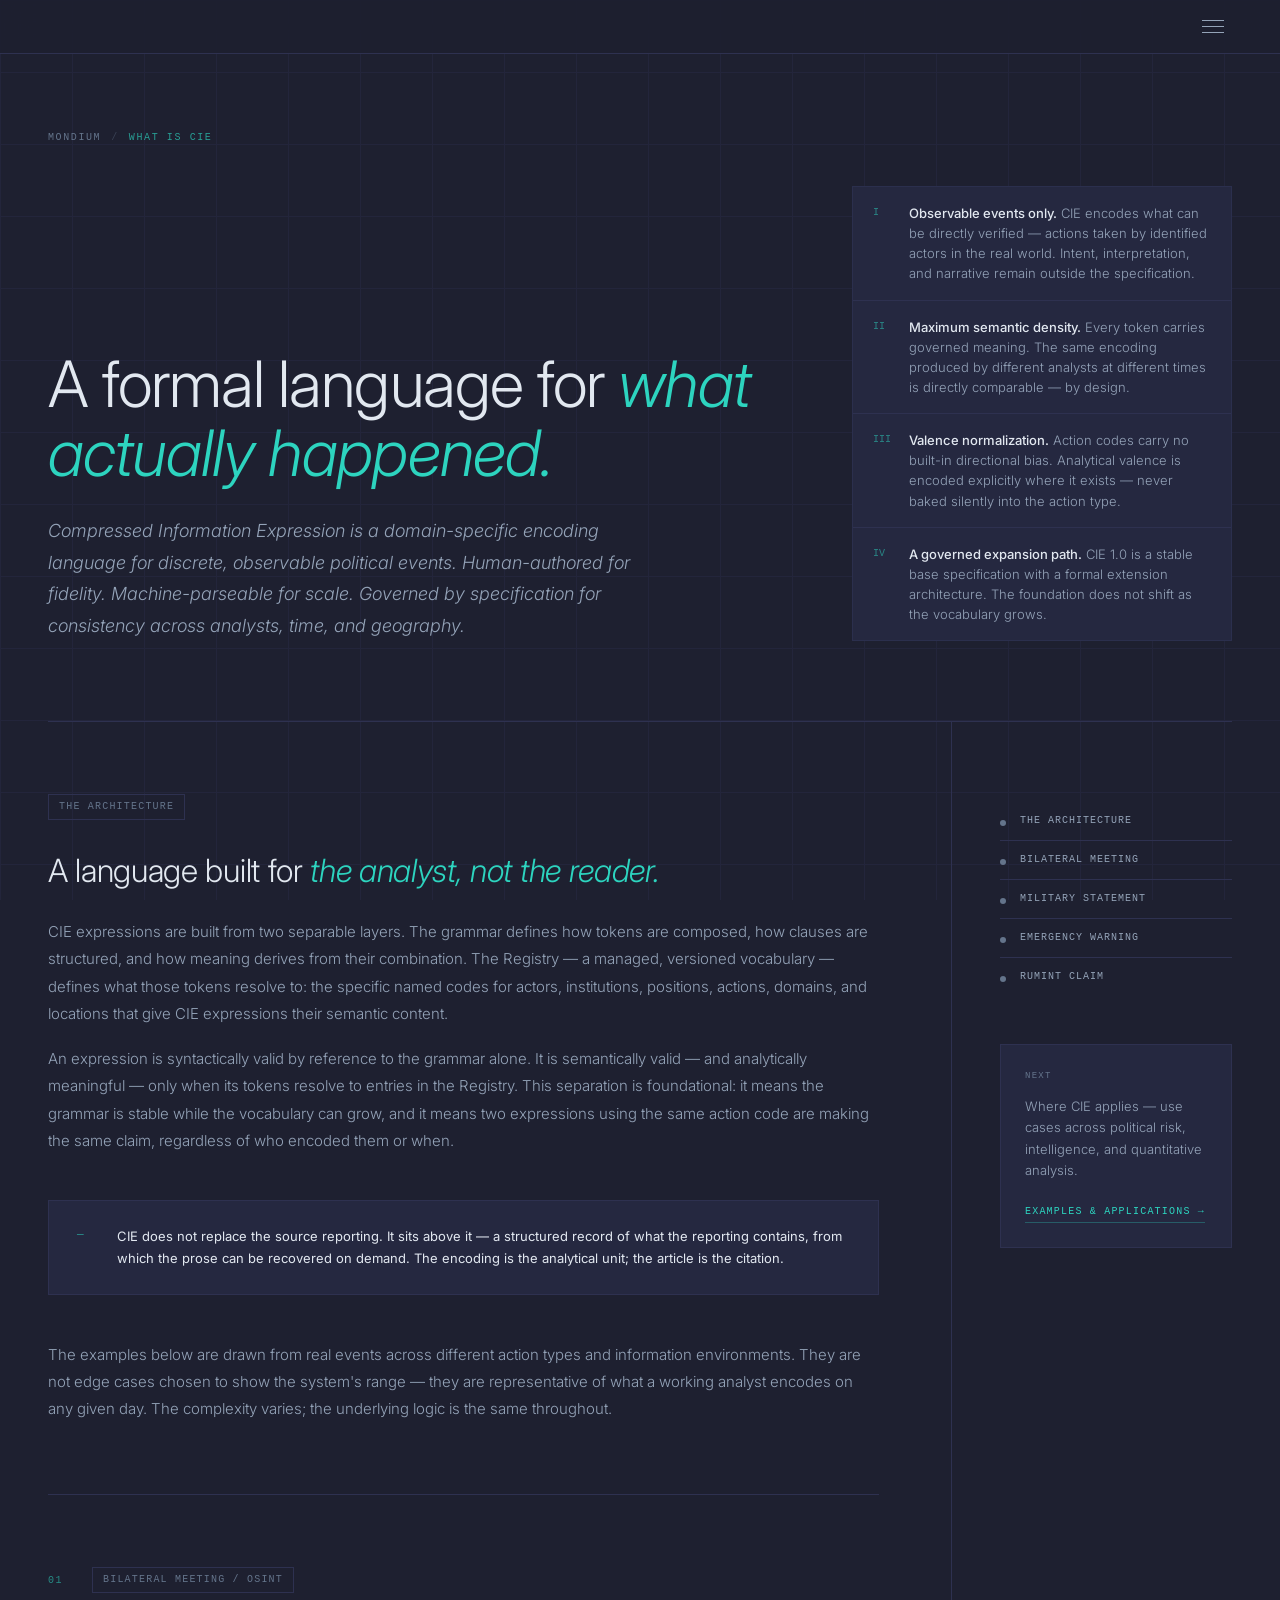
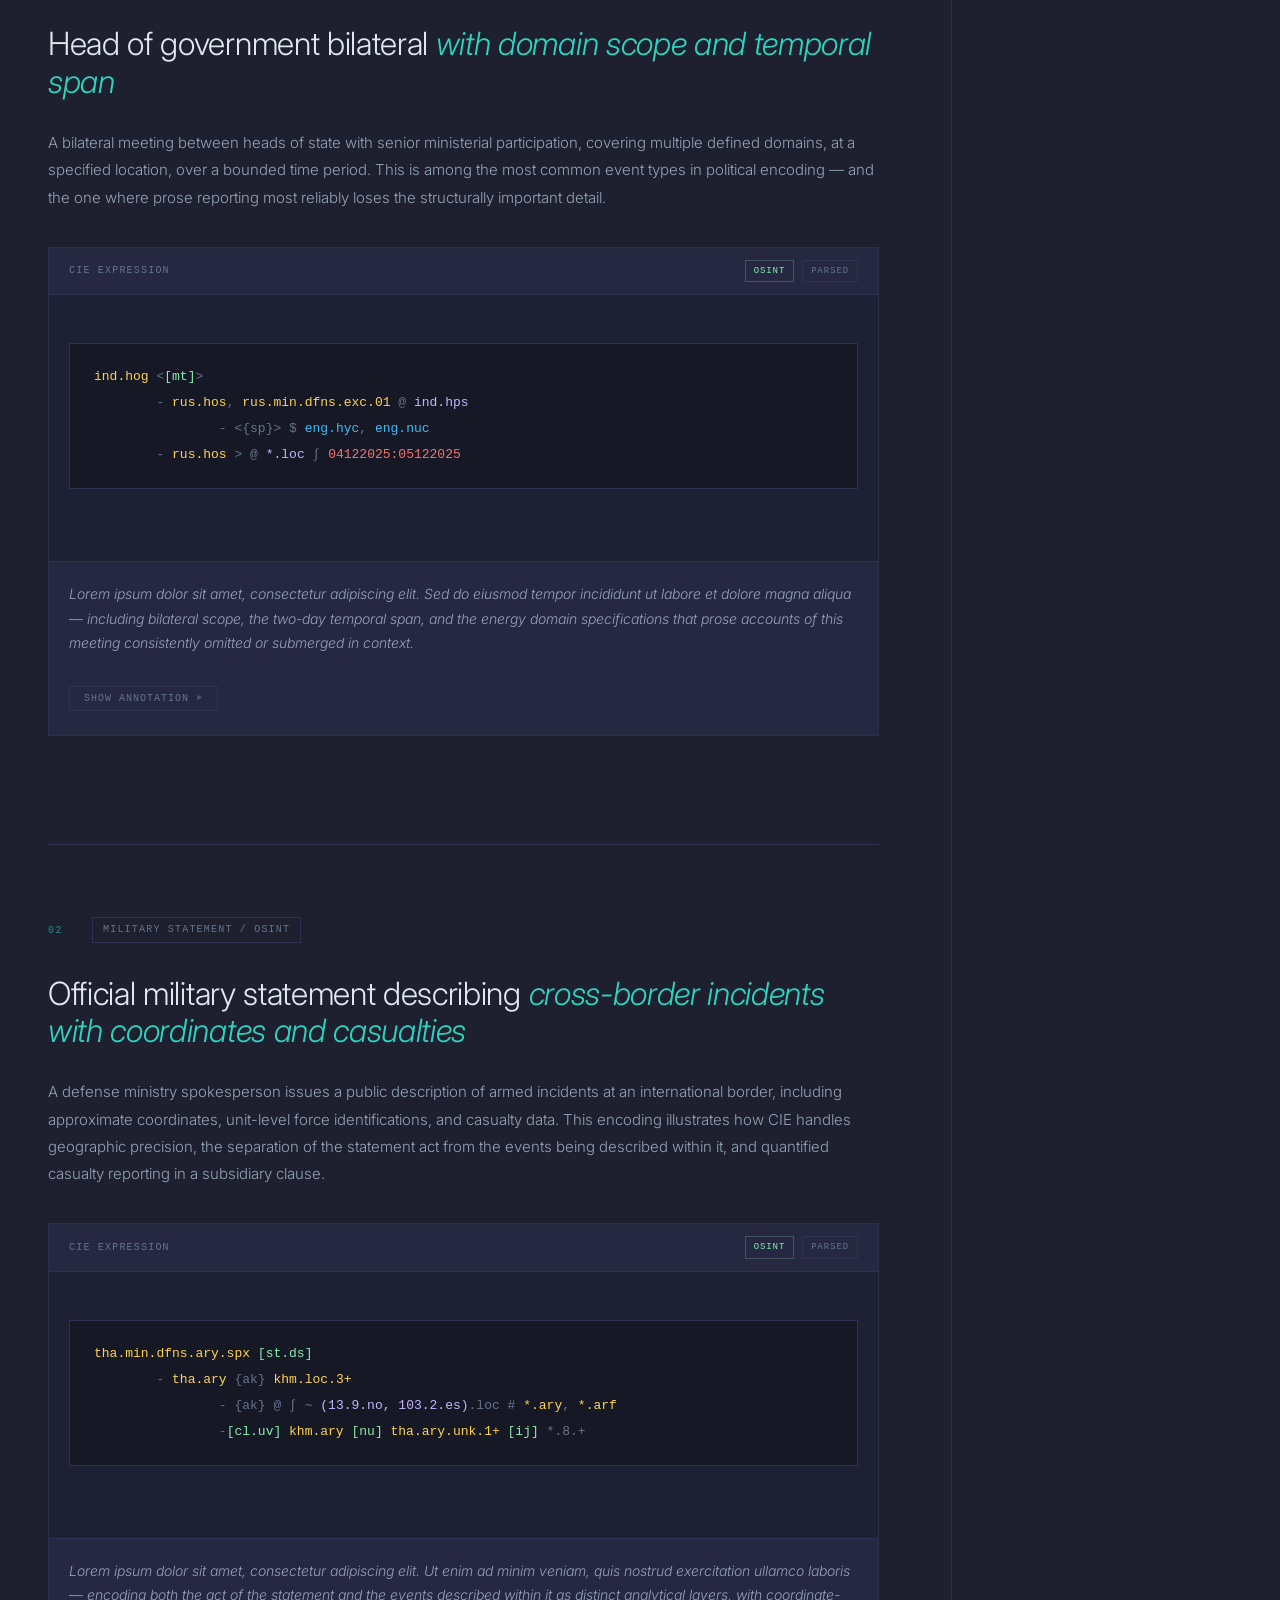
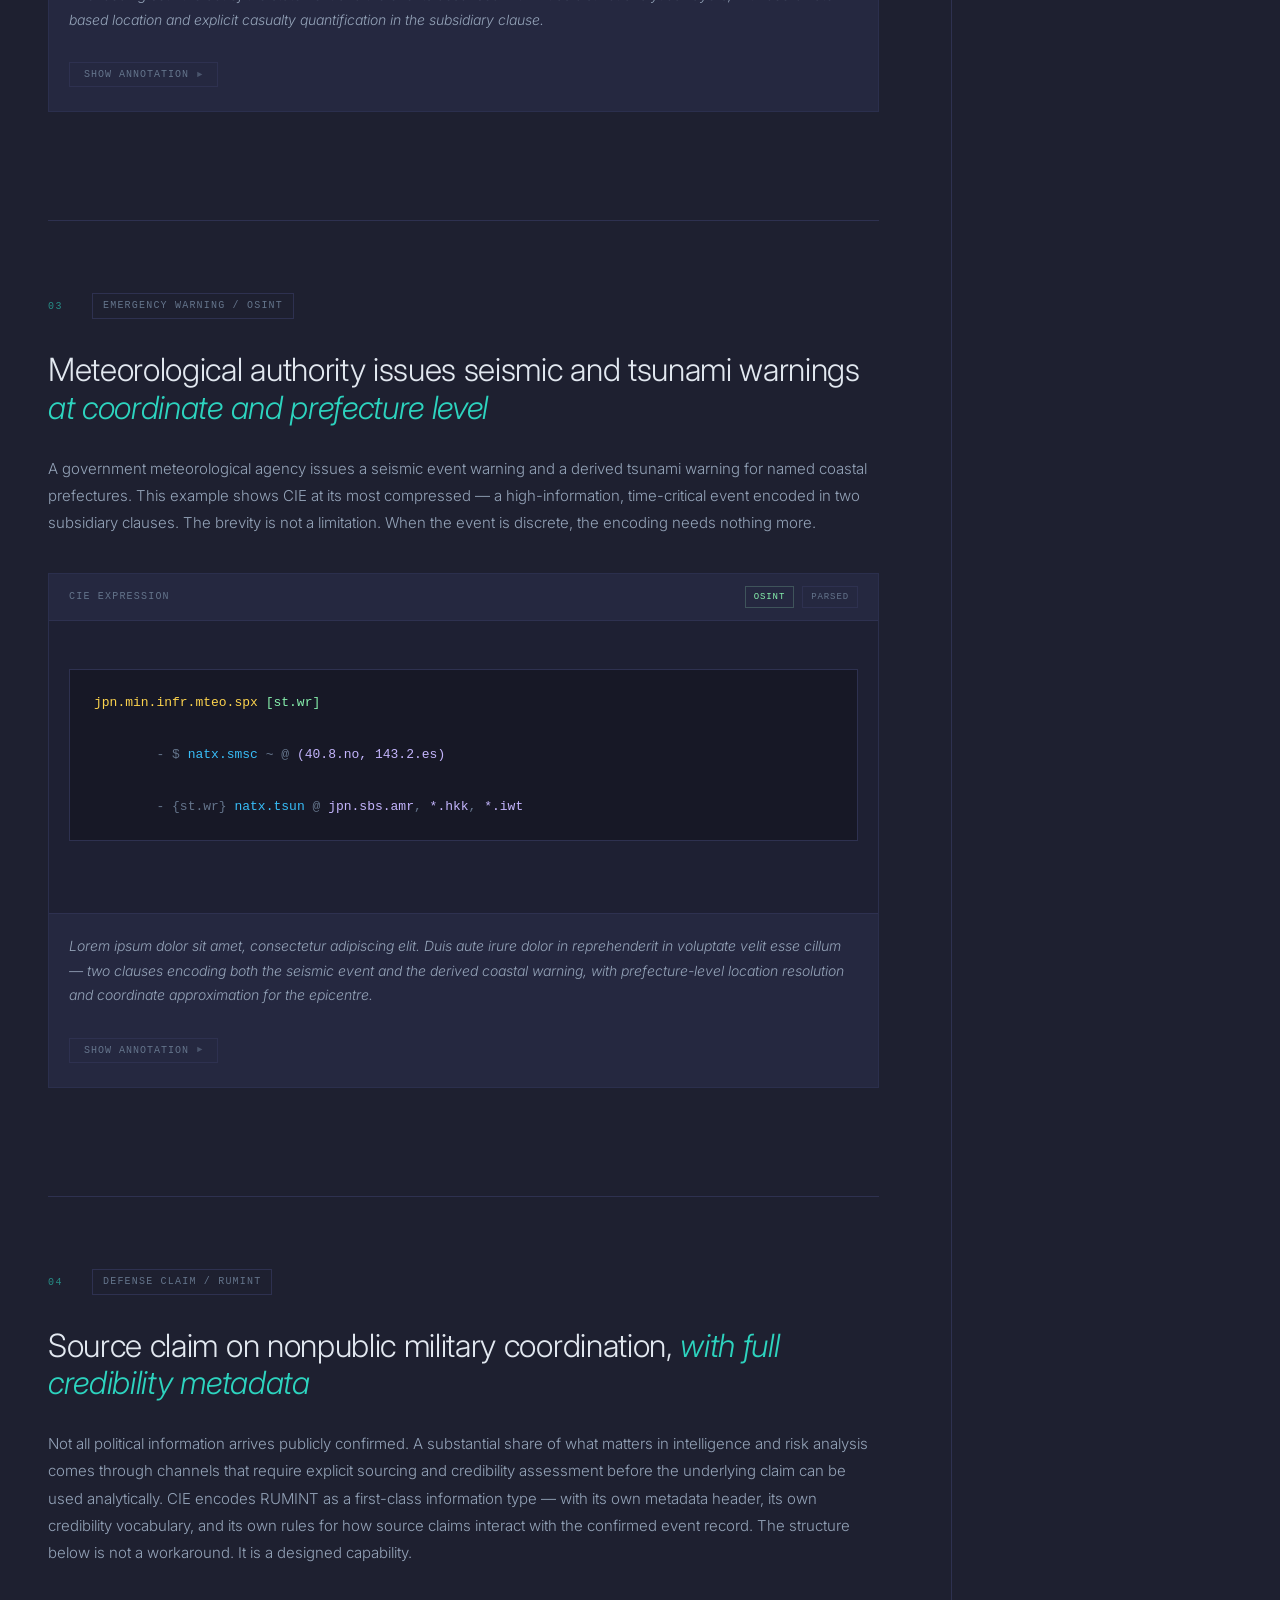
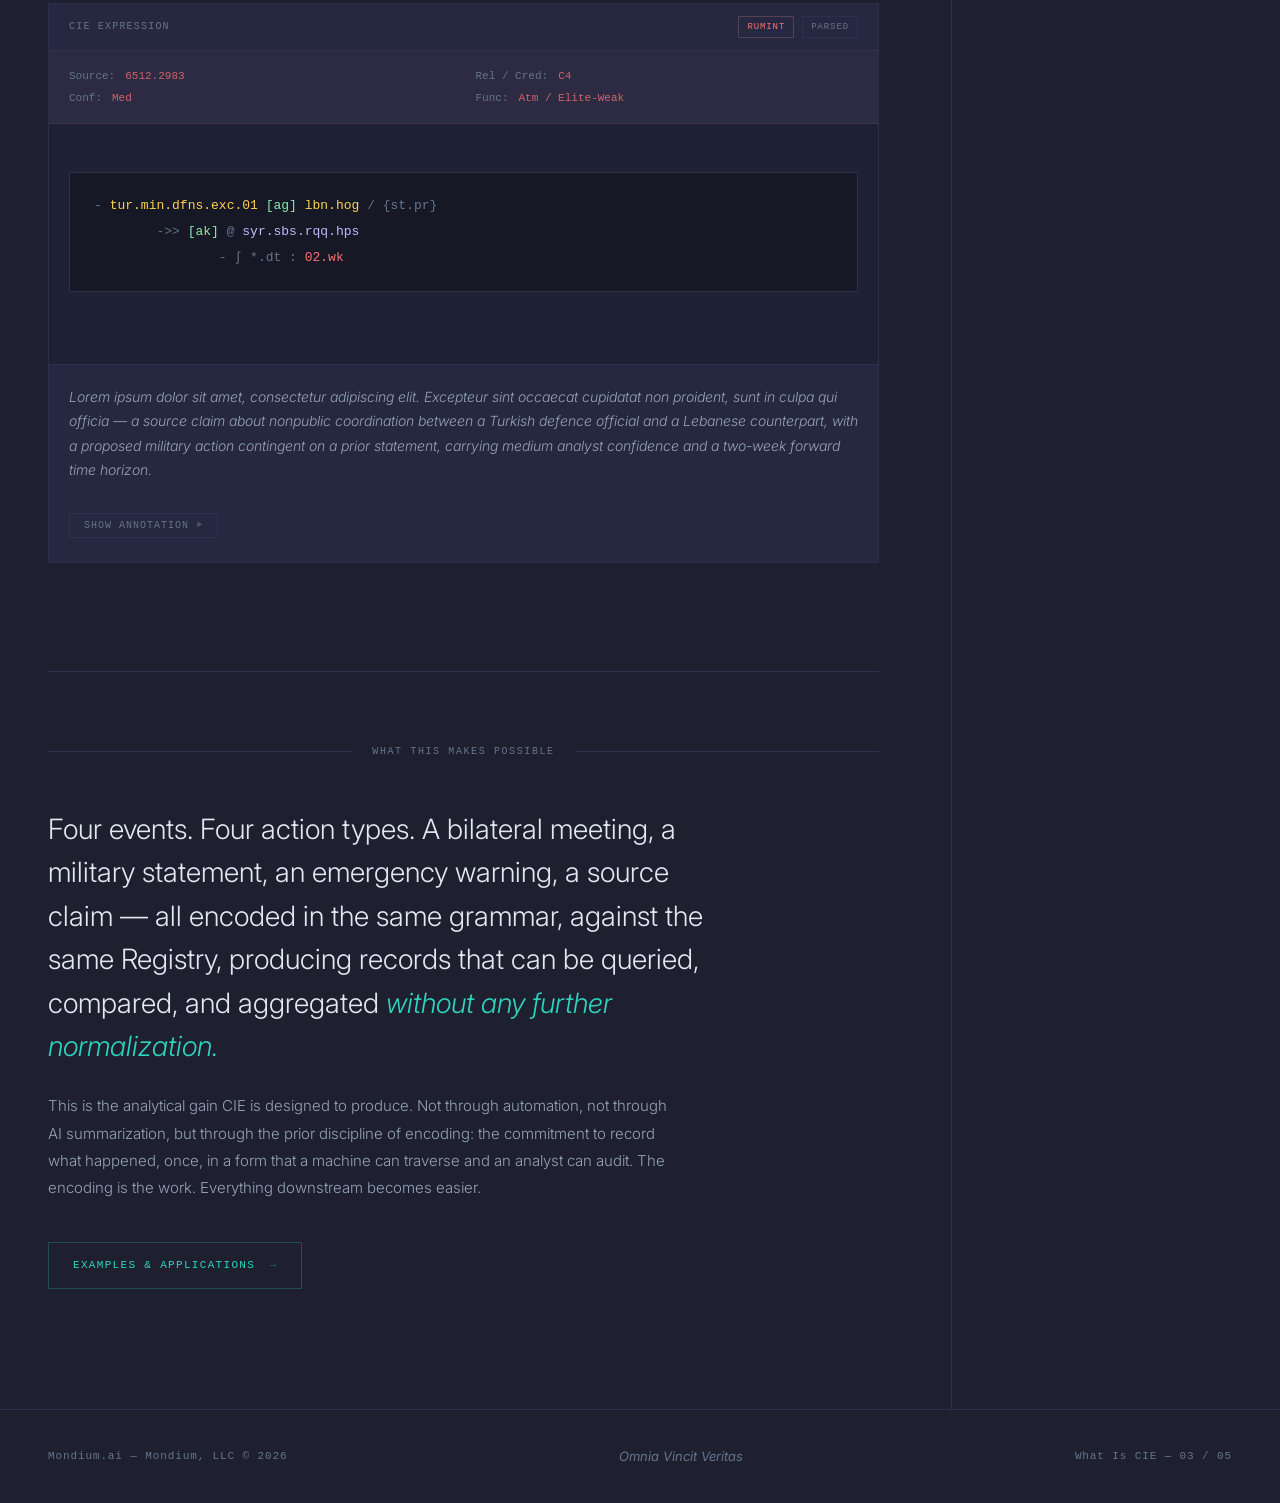
==== commit 356eaf37: "Styling updates 7" ====
--- a/cie.html
+++ b/cie.html
@@ -131,14 +131,9 @@
 
 <nav>
   <div class="nav-inner">
-    <a href="index.html" class="nav-logo"><img src="mondium-lockup-primary.svg" alt="Mondium"></a>
-    <ul class="nav-links">
-      <li><a href="index.html">Home</a></li>
-      <li><a href="problem.html">The Problem</a></li>
-      <li><a href="cie.html" class="active">What Is CIE</a></li>
-      <li><a href="examples.html">Examples</a></li>
-    </ul>
-    <a href="contact.html" class="nav-cta">Contact</a>
+    <button class="hamburger" id="hamburger-btn" aria-label="Open menu">
+      <span></span><span></span><span></span>
+    </button>
   </div>
 </nav>
 
@@ -518,5 +513,32 @@
 }, { threshold: 0.15, rootMargin: '-10% 0px -60% 0px' });
 document.querySelectorAll('[id^="entry"], #conclusion').forEach(e => progressObs.observe(e));
 </script>
+
+<!-- SLIDE MENU -->
+<div class="menu-backdrop" id="menu-backdrop"></div>
+<div class="menu-panel" id="menu-panel">
+  <button class="menu-close" id="menu-close" aria-label="Close menu">✕</button>
+  <nav class="menu-nav">
+    <a href="index.html">Home</a>
+    <a href="problem.html">The Problem</a>
+    <a href="cie.html" class="active">What Is CIE</a>
+    <a href="examples.html">Examples</a>
+    <a href="contact.html">Contact</a>
+  </nav>
+  <div class="menu-footer"><span class="menu-motto">Omnia Vincit Veritas</span></div>
+</div>
+
+<script>
+const hamburgerBtn = document.getElementById('hamburger-btn');
+const menuPanel    = document.getElementById('menu-panel');
+const menuBackdrop = document.getElementById('menu-backdrop');
+const menuClose    = document.getElementById('menu-close');
+function openMenu()  { menuPanel.classList.add('open'); menuBackdrop.classList.add('open'); document.body.style.overflow = 'hidden'; }
+function closeMenu() { menuPanel.classList.remove('open'); menuBackdrop.classList.remove('open'); document.body.style.overflow = ''; }
+hamburgerBtn.addEventListener('click', openMenu);
+menuClose.addEventListener('click', closeMenu);
+menuBackdrop.addEventListener('click', closeMenu);
+document.querySelectorAll('.menu-nav a').forEach(a => a.addEventListener('click', closeMenu));
+</script>
 </body>
 </html>
--- a/style.css
+++ b/style.css
@@ -79,53 +79,96 @@
   justify-content: space-between;
 }
 
-.nav-logo {
-  font-family: var(--mono);
-  font-size: 12px;
-  font-weight: 500;
-  letter-spacing: 0.14em;
-  color: var(--text-primary);
+.hamburger {
+  background: none;
+  border: none;
+  cursor: pointer;
+  display: flex;
+  flex-direction: column;
+  gap: 5px;
+  padding: 8px;
+  margin-left: auto;
+}
+.hamburger span {
+  display: block;
+  width: 22px;
+  height: 1px;
+  background: var(--text-secondary);
+  transition: background 0.2s;
+}
+.hamburger:hover span { background: var(--text-primary); }
+
+/* ── SLIDE MENU ── */
+.menu-backdrop {
+  position: fixed;
+  inset: 0;
+  background: rgba(0,0,0,0.5);
+  backdrop-filter: blur(4px);
+  z-index: 200;
+  opacity: 0;
+  pointer-events: none;
+  transition: opacity 0.3s ease;
+}
+.menu-backdrop.open { opacity: 1; pointer-events: all; }
+
+.menu-panel {
+  position: fixed;
+  top: 0;
+  right: 0;
+  width: 320px;
+  max-width: 100vw;
+  height: 100vh;
+  height: 100dvh;
+  background: var(--bg-surface);
+  border-left: 1px solid var(--border-med);
+  z-index: 300;
+  display: flex;
+  flex-direction: column;
+  padding: 48px 40px;
+  transform: translateX(100%);
+  transition: transform 0.35s cubic-bezier(0.4, 0, 0.2, 1);
+}
+.menu-panel.open { transform: translateX(0); }
+
+.menu-close {
+  background: none;
+  border: none;
+  color: var(--text-tertiary);
+  font-size: 16px;
+  cursor: pointer;
+  align-self: flex-end;
+  margin-bottom: 48px;
+  padding: 4px;
+  transition: color 0.2s;
+}
+.menu-close:hover { color: var(--text-primary); }
+
+.menu-nav {
+  display: flex;
+  flex-direction: column;
+  gap: 0;
+}
+.menu-nav a {
+  font-family: var(--serif);
+  font-weight: 300;
+  font-size: 28px;
+  color: var(--text-secondary);
   text-decoration: none;
-  text-transform: uppercase;
-}
-.nav-logo em { font-style: normal; color: var(--accent); }
-
-.nav-logo img {
-  height: 28px;
-  width: auto;
-}
-
-.nav-links {
-  display: flex;
-  align-items: center;
-  gap: 36px;
-  list-style: none;
-}
-
-.nav-links a {
-  font-family: var(--mono);
-  font-size: 10px;
-  letter-spacing: 0.12em;
-  text-transform: uppercase;
+  padding: 16px 0;
+  border-bottom: 1px solid var(--border);
+  transition: color 0.2s;
+  letter-spacing: -0.01em;
+}
+.menu-nav a:hover  { color: var(--text-primary); }
+.menu-nav a.active { color: oklch(0.78 0.10 220); }
+
+.menu-footer {
+  margin-top: auto;
+  font-family: var(--serif);
+  font-style: italic;
+  font-size: 13px;
   color: var(--text-tertiary);
-  text-decoration: none;
-  transition: color 0.2s;
-}
-.nav-links a:hover  { color: var(--text-secondary); }
-.nav-links a.active { color: var(--accent); }
-
-.nav-cta {
-  font-family: var(--mono);
-  font-size: 10px;
-  letter-spacing: 0.12em;
-  text-transform: uppercase;
-  color: oklch(0.78 0.10 220) !important;
-  border: 1px solid oklch(0.78 0.10 220 / 0.25);
-  padding: 7px 16px;
-  text-decoration: none;
-  transition: background 0.2s;
-}
-.nav-cta:hover { background: oklch(0.78 0.10 220 / 0.10); }
+}
 
 /* ── LAYOUT ── */
 .page-container {
@@ -688,13 +731,17 @@
 }
 .hero-title em { font-style: italic; color: oklch(0.78 0.10 220); }
 
+.hero-brand {
+  display: flex;
+  justify-content: center;
+  margin-bottom: 48px;
+}
+
 .hero-logo {
   display: block;
   height: 80px;
   width: auto;
   max-width: 100%;
-  margin-bottom: 32px;
-  opacity: 1;
 }
 .hero-body {
   font-style: italic;
@@ -882,14 +929,12 @@
   .content-main { border-right: none; padding-right: 0; }
   .content-sidebar { display: none; }
   .data-row { grid-template-columns: 1fr; }
-  .nav-links { display: none; }
   .cap-layout { grid-template-columns: 1fr; gap: 36px; }
   .scenario-grid { grid-template-columns: 1fr; }
   .stack-layers { flex-direction: column; }
   .stack-layer { border-right: none; border-bottom: 1px solid var(--border); }
   .stack-layer:last-child { border-bottom: none; }
   .hero { padding: 80px 24px 64px; }
-  .hero-logo { height: 56px; }
   .landing-section { padding: 72px 24px; }
   .problem-grid { grid-template-columns: 1fr 1fr; }
   .cie-split { grid-template-columns: 1fr; gap: 40px; }
@@ -904,6 +949,10 @@
   footer { flex-direction: column; gap: 10px; text-align: center; padding: 32px 24px; }
 }
 
+@media (max-width: 768px) {
+  .hero-logo { height: 56px; }
+}
+
 @media (max-width: 640px) {
   .problem-grid  { grid-template-columns: 1fr; }
   .stack-row     { grid-template-columns: 1fr; }
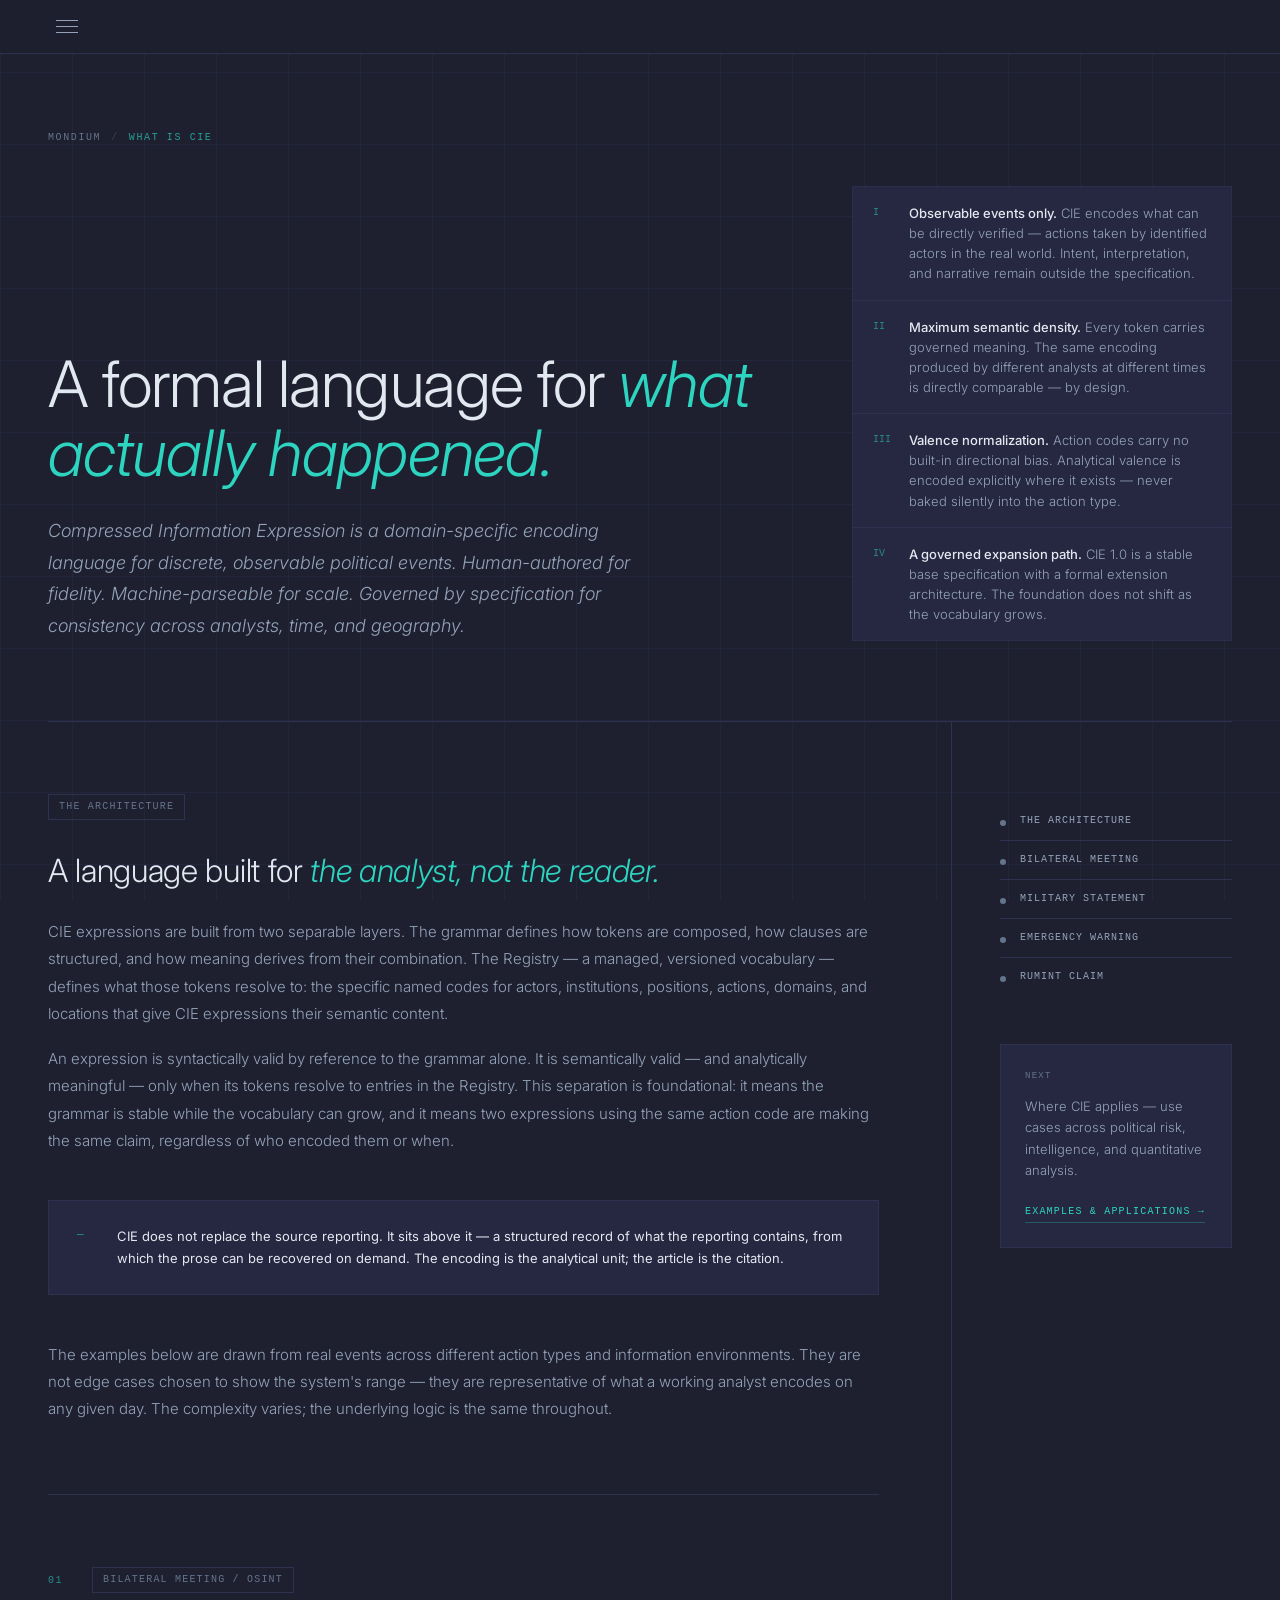
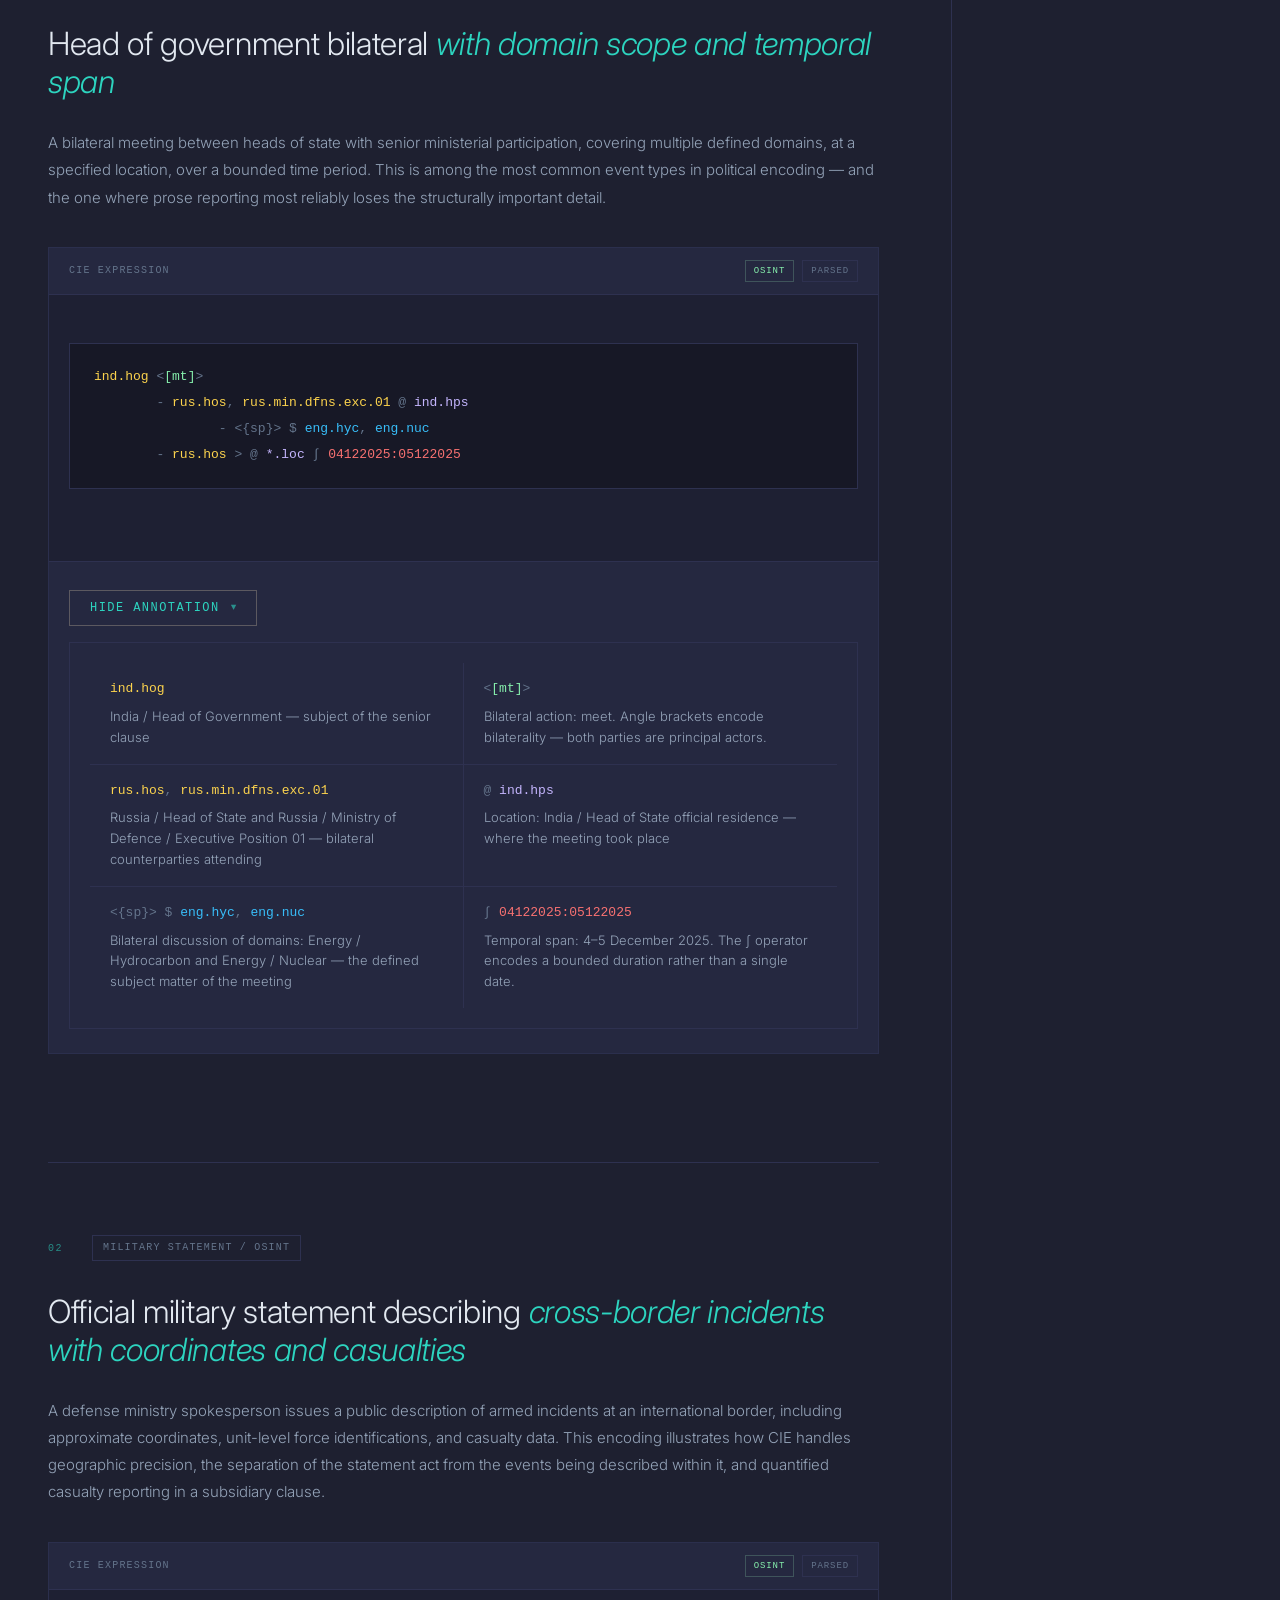
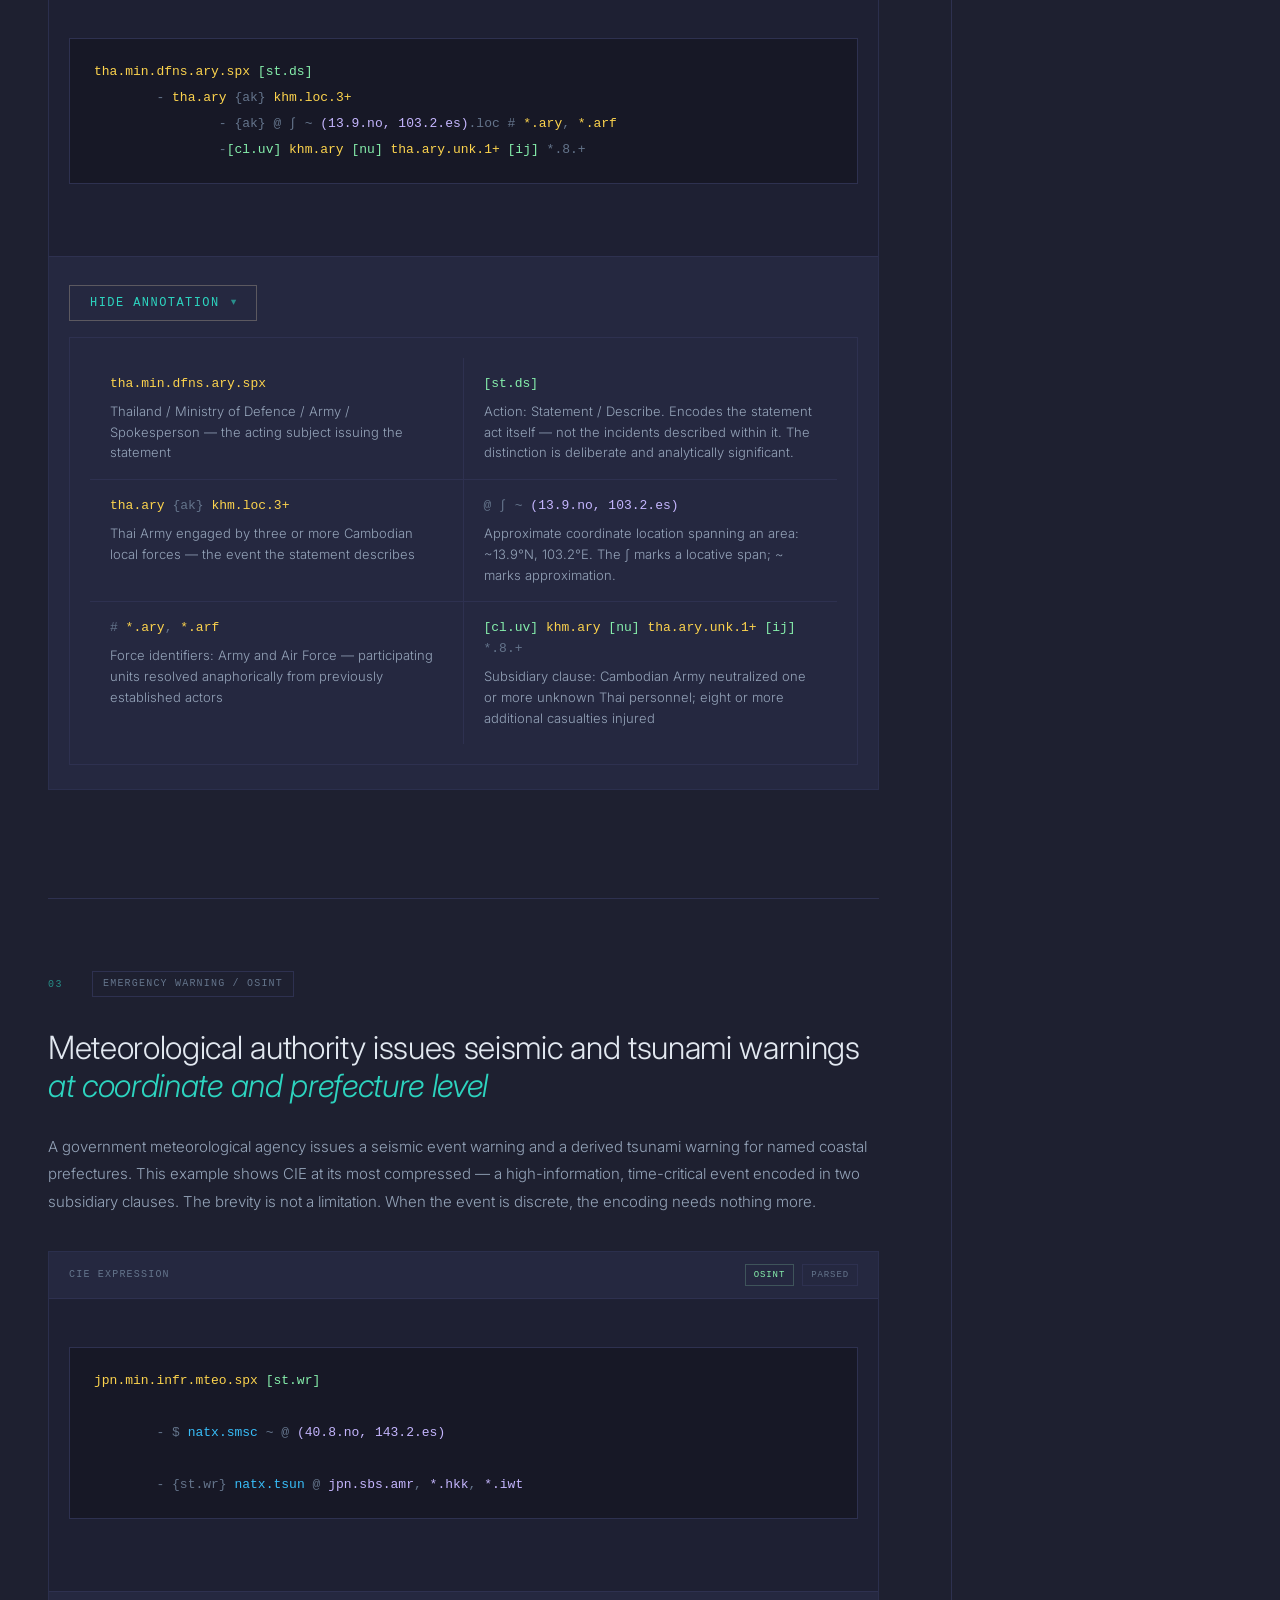
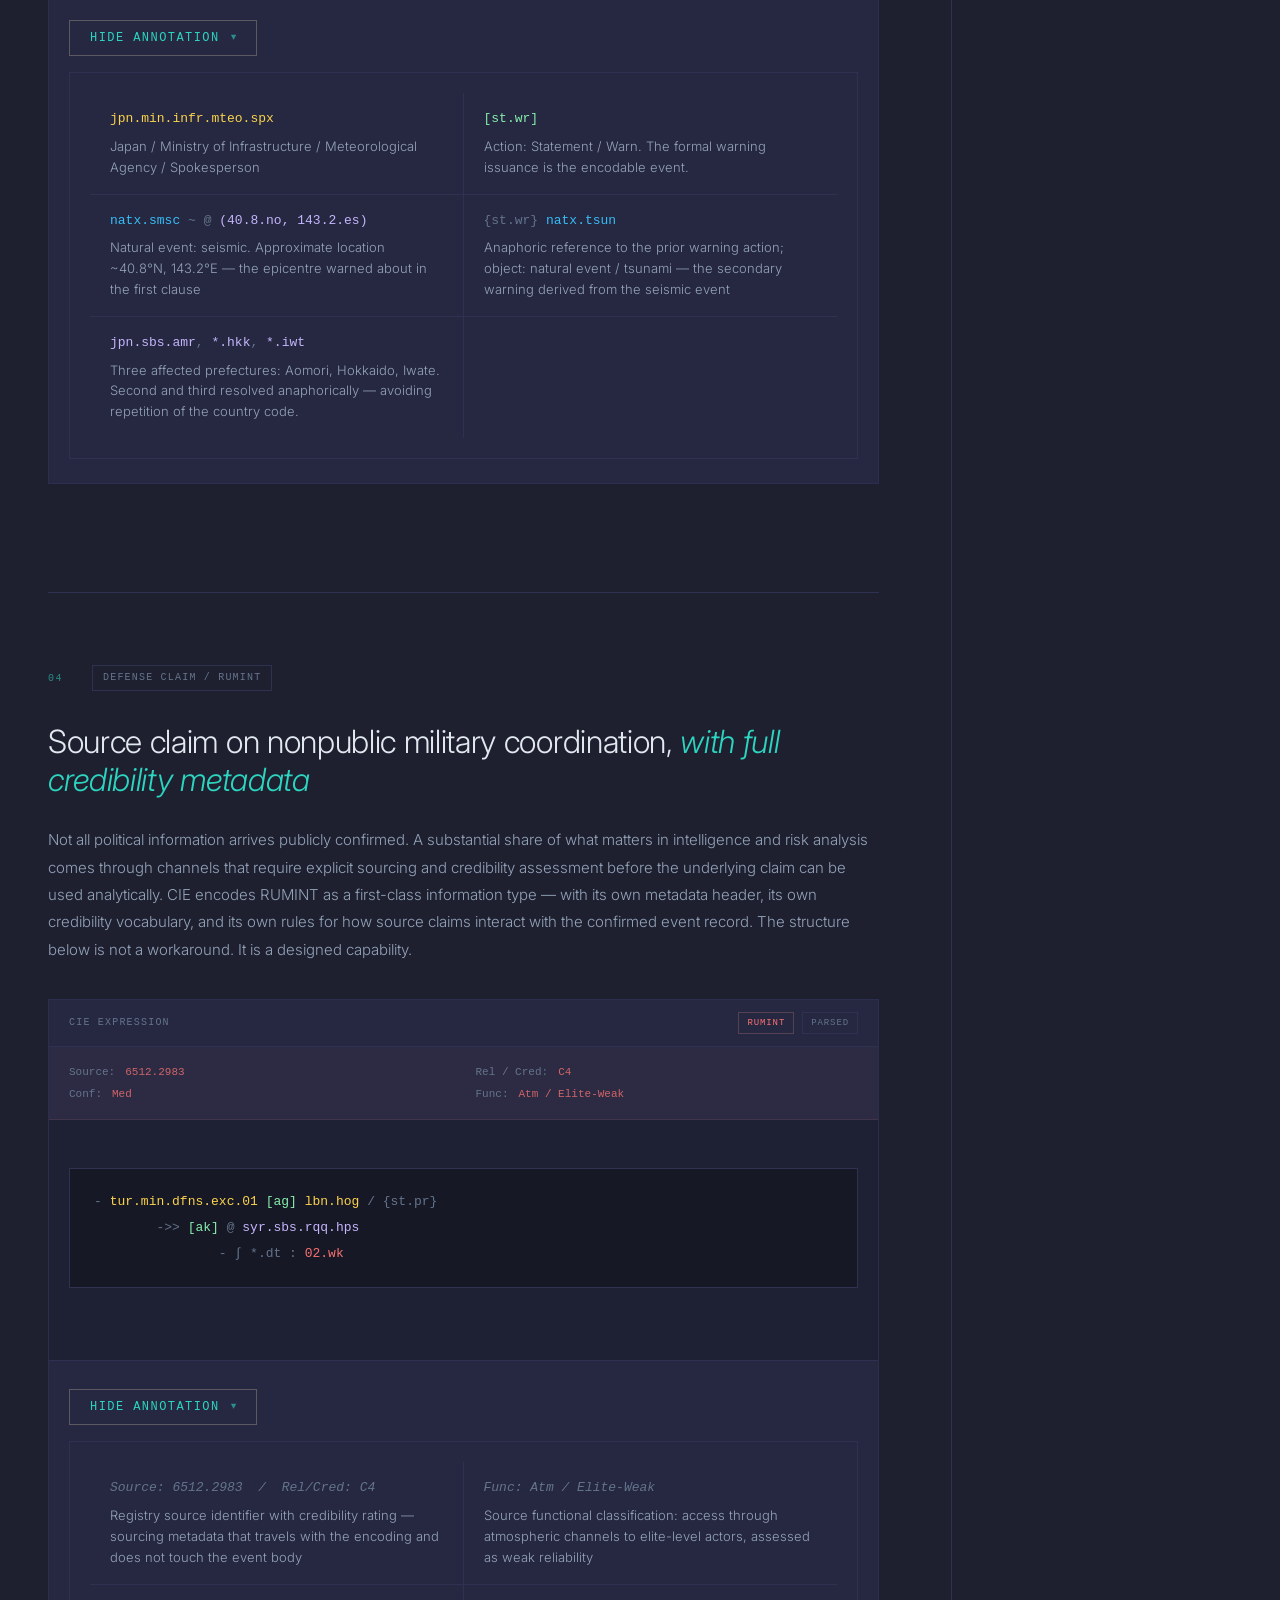
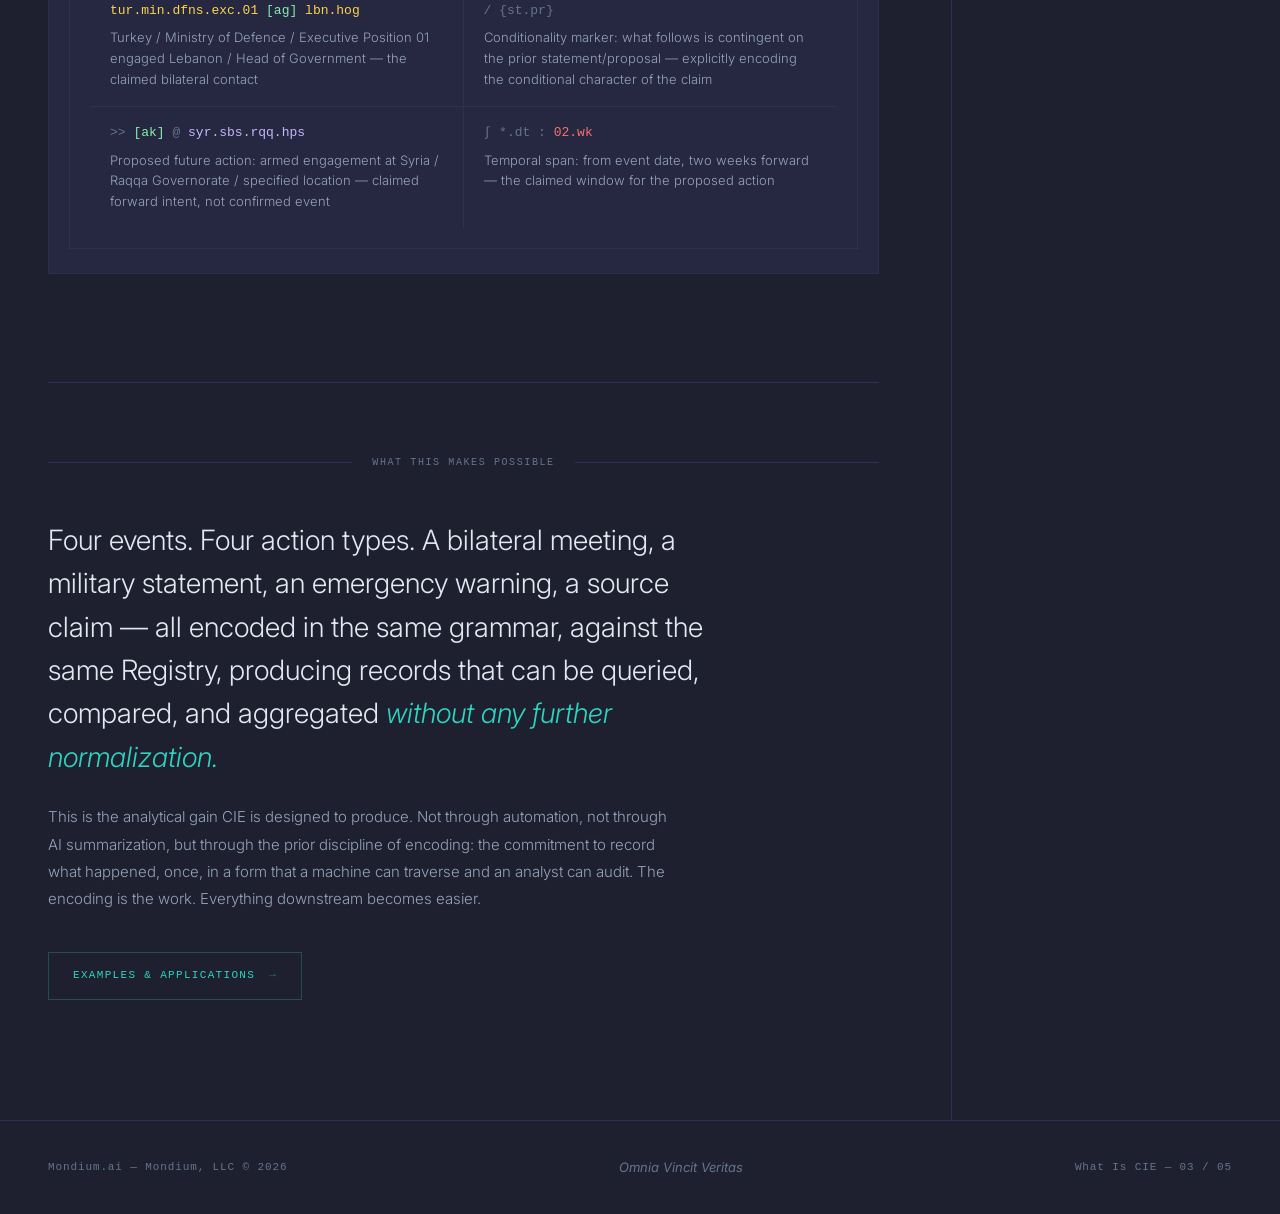
==== commit c10baad7: "CIE page fixes" ====
--- a/cie.html
+++ b/cie.html
@@ -76,31 +76,32 @@
 
 .annotation-toggle {
   font-family: var(--mono);
-  font-size: 10px;
-  letter-spacing: 0.1em;
+  font-size: 12px;
+  letter-spacing: 0.12em;
   text-transform: uppercase;
-  color: var(--text-tertiary);
+  color: var(--accent);
   background: none;
-  border: 1px solid var(--border);
-  padding: 6px 14px;
+  border: 1px solid rgba(196,180,154,0.35);
+  padding: 10px 20px;
   cursor: pointer;
-  transition: color 0.2s, border-color 0.2s;
+  transition: background 0.2s, border-color 0.2s;
+  margin-top: 8px;
   display: inline-flex;
   align-items: center;
-  gap: 8px;
-}
-.annotation-toggle:hover { color: var(--accent); border-color: rgba(196,180,154,0.3); }
+  gap: 10px;
+}
+.annotation-toggle:hover { background: var(--accent-dim); border-color: rgba(196,180,154,0.6); }
 .toggle-arrow { display: inline-block; transition: transform 0.25s ease; font-size: 9px; opacity: 0.6; }
 .annotation-toggle.open .toggle-arrow { transform: rotate(90deg); }
 
 .annotation-panel { display: none; margin-top: 16px; border: 1px solid var(--border); }
 .annotation-panel.open { display: grid; grid-template-columns: 1fr 1fr; }
-.ann-item { padding: 12px 16px; border-right: 1px solid var(--border); border-bottom: 1px solid var(--border); }
+.ann-item { padding: 16px 20px; border-right: 1px solid var(--border); border-bottom: 1px solid var(--border); }
 .ann-item:nth-child(even) { border-right: none; }
 .ann-item:last-child { border-bottom: none; }
 .ann-item:nth-last-child(2):nth-child(odd) { border-bottom: none; }
-.ann-token { font-family: var(--mono); font-size: 11px; margin-bottom: 5px; }
-.ann-label { font-size: 11px; font-weight: 300; color: var(--text-tertiary); line-height: 1.5; }
+.ann-token { font-family: var(--mono); font-size: 13px; margin-bottom: 6px; }
+.ann-label { font-size: 13px; font-weight: 300; color: var(--text-secondary); line-height: 1.6; }
 
 .conclusion-entry {
   padding: 72px 0 0;
@@ -220,11 +221,10 @@
 	<span class="tok-operator">-</span> <span class="tok-actor">rus.hos</span> <span class="tok-operator">&gt; @</span> <span class="tok-location">*.loc</span> <span class="tok-operator">&#x222b;</span> <span class="tok-value">04122025:05122025</span></pre>
           </div>
           <div class="caption-block">
-            <p class="caption-text">Lorem ipsum dolor sit amet, consectetur adipiscing elit. Sed do eiusmod tempor incididunt ut labore et dolore magna aliqua — including bilateral scope, the two-day temporal span, and the energy domain specifications that prose accounts of this meeting consistently omitted or submerged in context.</p>
-            <button class="annotation-toggle" onclick="toggleAnnotation(this,'ann-1')">
-              Show annotation <span class="toggle-arrow">&#9658;</span>
+            <button class="annotation-toggle open" onclick="toggleAnnotation(this,'ann-1')">
+              Hide annotation <span class="toggle-arrow">&#9658;</span>
             </button>
-            <div id="ann-1" class="annotation-panel">
+            <div id="ann-1" class="annotation-panel open">
               <div class="ann-item">
                 <div class="ann-token"><span class="tok-actor">ind.hog</span></div>
                 <div class="ann-label">India / Head of Government — subject of the senior clause</div>
@@ -280,11 +280,10 @@
 		<span class="tok-operator">-</span><span class="tok-action">[cl.uv]</span> <span class="tok-actor">khm.ary</span> <span class="tok-action">[nu]</span> <span class="tok-actor">tha.ary.unk.1+</span> <span class="tok-action">[ij]</span> <span class="tok-operator">*.8.+</span></pre>
           </div>
           <div class="caption-block">
-            <p class="caption-text">Lorem ipsum dolor sit amet, consectetur adipiscing elit. Ut enim ad minim veniam, quis nostrud exercitation ullamco laboris — encoding both the act of the statement and the events described within it as distinct analytical layers, with coordinate-based location and explicit casualty quantification in the subsidiary clause.</p>
-            <button class="annotation-toggle" onclick="toggleAnnotation(this,'ann-2')">
-              Show annotation <span class="toggle-arrow">&#9658;</span>
+            <button class="annotation-toggle open" onclick="toggleAnnotation(this,'ann-2')">
+              Hide annotation <span class="toggle-arrow">&#9658;</span>
             </button>
-            <div id="ann-2" class="annotation-panel">
+            <div id="ann-2" class="annotation-panel open">
               <div class="ann-item">
                 <div class="ann-token"><span class="tok-actor">tha.min.dfns.ary.spx</span></div>
                 <div class="ann-label">Thailand / Ministry of Defence / Army / Spokesperson — the acting subject issuing the statement</div>
@@ -341,11 +340,10 @@
 	<span class="tok-operator">-</span> <span class="tok-operator">{st.wr}</span> <span class="tok-domain">natx.tsun</span> <span class="tok-operator">@</span> <span class="tok-location">jpn.sbs.amr</span><span class="tok-operator">,</span> <span class="tok-location">*.hkk</span><span class="tok-operator">,</span> <span class="tok-location">*.iwt</span></pre>
           </div>
           <div class="caption-block">
-            <p class="caption-text">Lorem ipsum dolor sit amet, consectetur adipiscing elit. Duis aute irure dolor in reprehenderit in voluptate velit esse cillum — two clauses encoding both the seismic event and the derived coastal warning, with prefecture-level location resolution and coordinate approximation for the epicentre.</p>
-            <button class="annotation-toggle" onclick="toggleAnnotation(this,'ann-3')">
-              Show annotation <span class="toggle-arrow">&#9658;</span>
+            <button class="annotation-toggle open" onclick="toggleAnnotation(this,'ann-3')">
+              Hide annotation <span class="toggle-arrow">&#9658;</span>
             </button>
-            <div id="ann-3" class="annotation-panel">
+            <div id="ann-3" class="annotation-panel open">
               <div class="ann-item">
                 <div class="ann-token"><span class="tok-actor">jpn.min.infr.mteo.spx</span></div>
                 <div class="ann-label">Japan / Ministry of Infrastructure / Meteorological Agency / Spokesperson</div>
@@ -402,11 +400,10 @@
 		<span class="tok-operator">-</span> <span class="tok-operator">&#x222b;</span> <span class="tok-operator">*.dt :</span> <span class="tok-value">02.wk</span></pre>
           </div>
           <div class="caption-block">
-            <p class="caption-text">Lorem ipsum dolor sit amet, consectetur adipiscing elit. Excepteur sint occaecat cupidatat non proident, sunt in culpa qui officia — a source claim about nonpublic coordination between a Turkish defence official and a Lebanese counterpart, with a proposed military action contingent on a prior statement, carrying medium analyst confidence and a two-week forward time horizon.</p>
-            <button class="annotation-toggle" onclick="toggleAnnotation(this,'ann-4')">
-              Show annotation <span class="toggle-arrow">&#9658;</span>
+            <button class="annotation-toggle open" onclick="toggleAnnotation(this,'ann-4')">
+              Hide annotation <span class="toggle-arrow">&#9658;</span>
             </button>
-            <div id="ann-4" class="annotation-panel">
+            <div id="ann-4" class="annotation-panel open">
               <div class="ann-item">
                 <div class="ann-token"><span class="tok-meta">Source: 6512.2983 &nbsp;/&nbsp; Rel/Cred: C4</span></div>
                 <div class="ann-label">Registry source identifier with credibility rating — sourcing metadata that travels with the encoding and does not touch the event body</div>
--- a/style.css
+++ b/style.css
@@ -73,10 +73,10 @@
 .nav-inner {
   max-width: 1280px;
   width: 100%;
-  margin: 0 auto;
-  display: flex;
-  align-items: center;
-  justify-content: space-between;
+  margin: 0;
+  display: flex;
+  align-items: center;
+  justify-content: flex-start;
 }
 
 .hamburger {
@@ -85,9 +85,9 @@
   cursor: pointer;
   display: flex;
   flex-direction: column;
+  margin-right: auto; 
   gap: 5px;
   padding: 8px;
-  margin-left: auto;
 }
 .hamburger span {
   display: block;
@@ -114,18 +114,18 @@
 .menu-panel {
   position: fixed;
   top: 0;
-  right: 0;
+  left: 0;
   width: 320px;
   max-width: 100vw;
   height: 100vh;
   height: 100dvh;
   background: var(--bg-surface);
-  border-left: 1px solid var(--border-med);
+  border-right: 1px solid var(--border-med);
   z-index: 300;
   display: flex;
   flex-direction: column;
   padding: 48px 40px;
-  transform: translateX(100%);
+  transform: translateX(-100%);
   transition: transform 0.35s cubic-bezier(0.4, 0, 0.2, 1);
 }
 .menu-panel.open { transform: translateX(0); }
@@ -739,7 +739,7 @@
 
 .hero-logo {
   display: block;
-  height: 80px;
+  height: 180px;
   width: auto;
   max-width: 100%;
 }
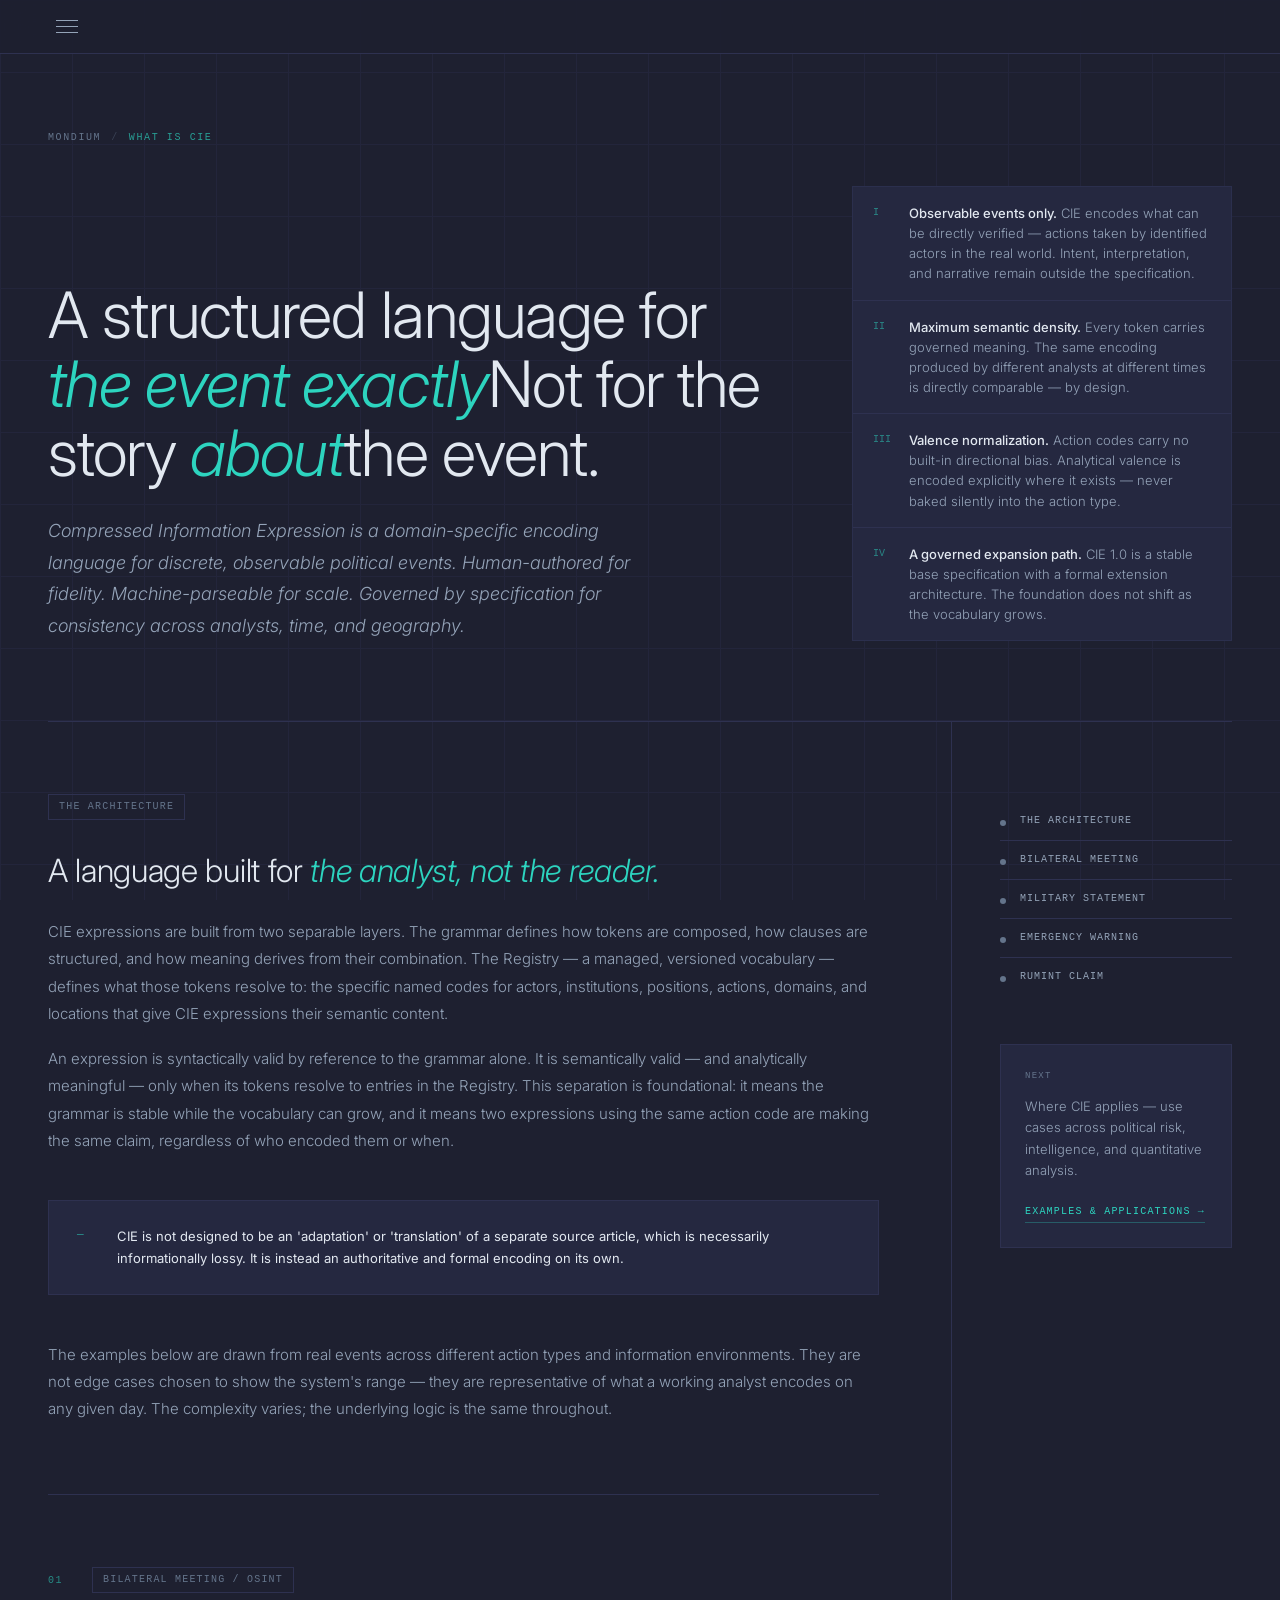
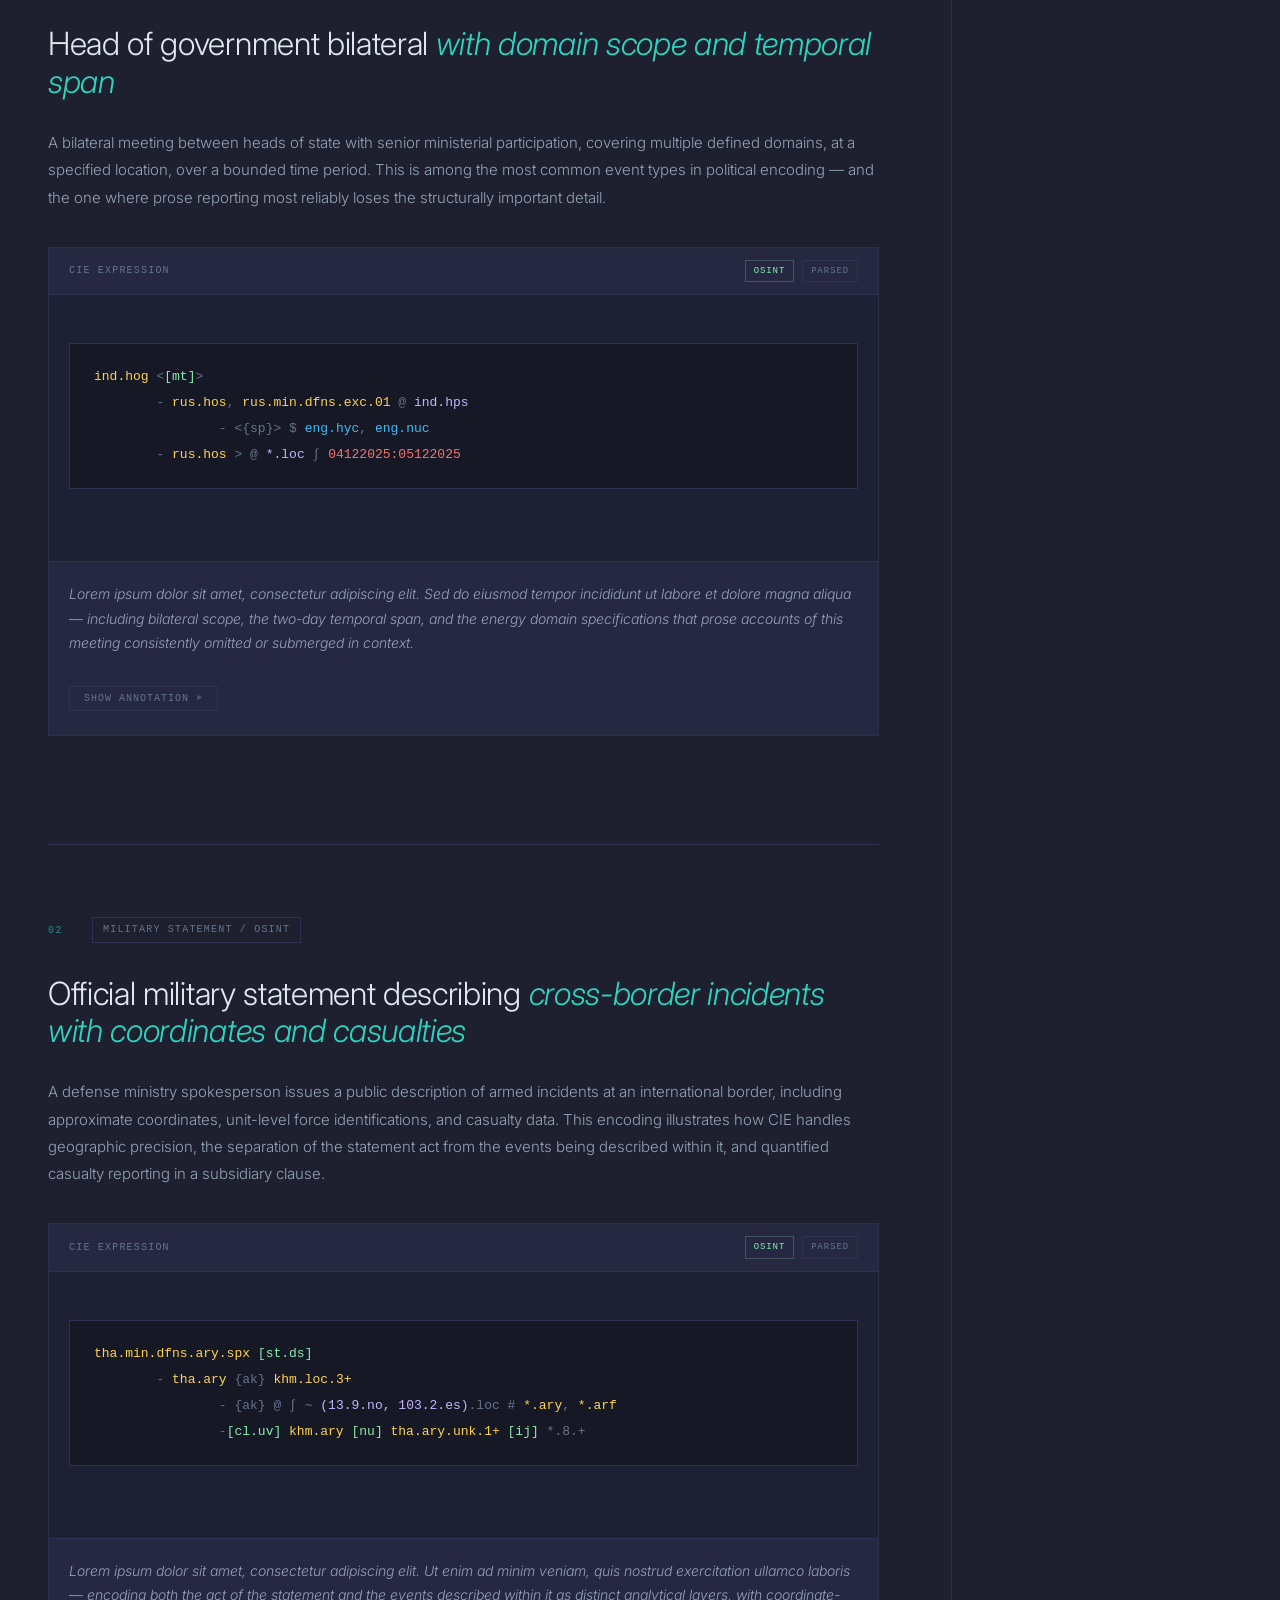
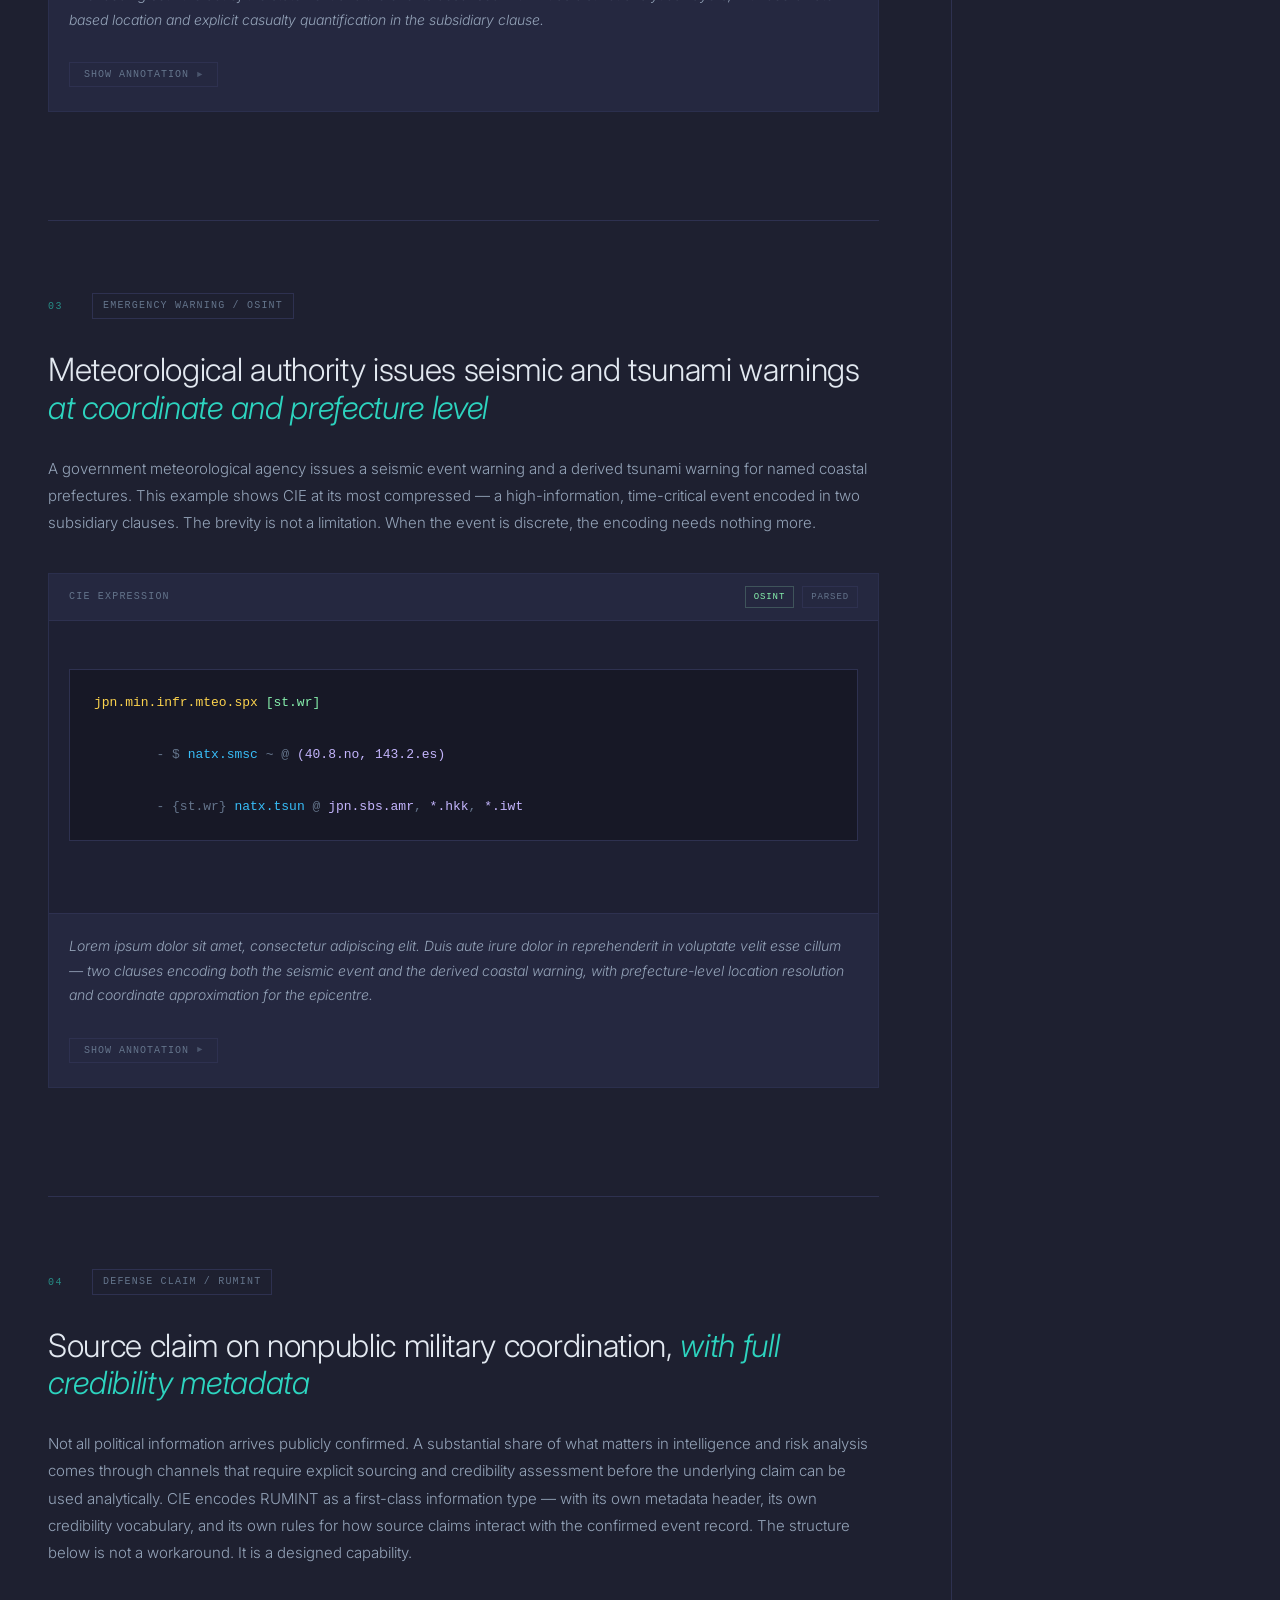
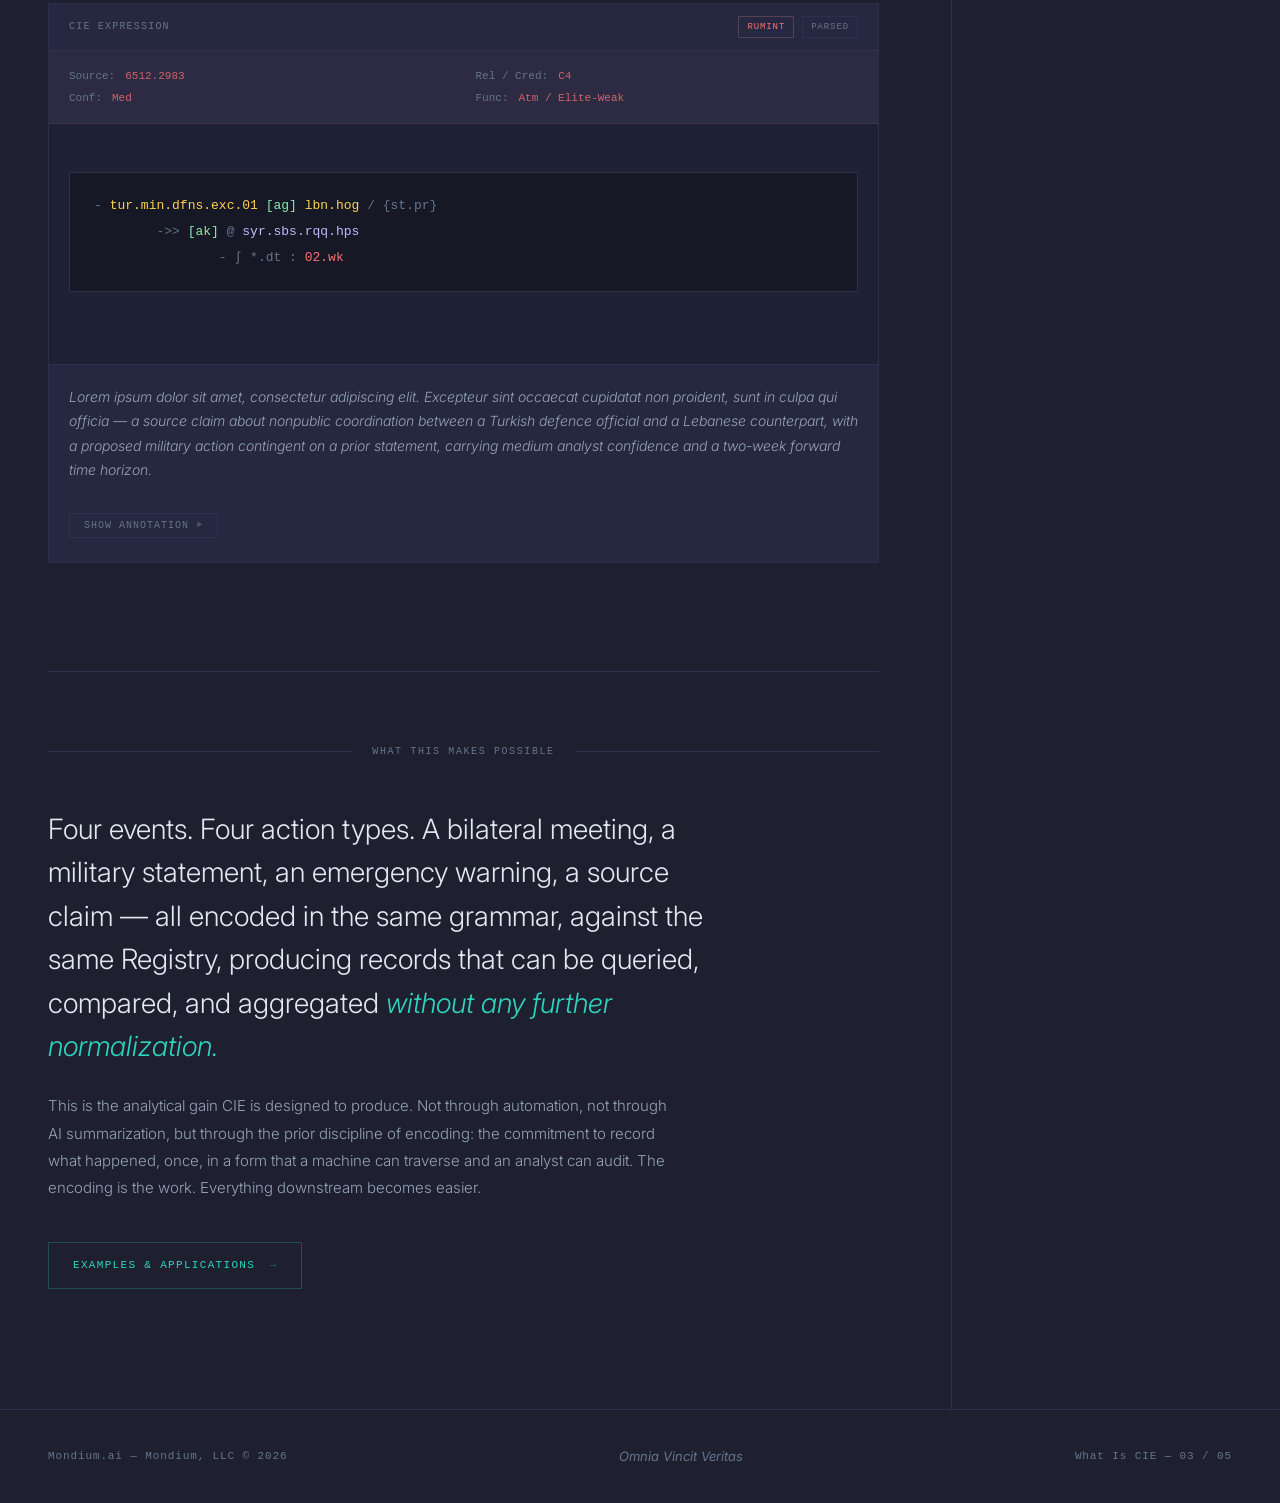
==== commit 821a270a: "CIE page fixes 2" ====
--- a/cie.html
+++ b/cie.html
@@ -76,32 +76,31 @@
 
 .annotation-toggle {
   font-family: var(--mono);
-  font-size: 12px;
-  letter-spacing: 0.12em;
+  font-size: 10px;
+  letter-spacing: 0.1em;
   text-transform: uppercase;
-  color: var(--accent);
+  color: var(--text-tertiary);
   background: none;
-  border: 1px solid rgba(196,180,154,0.35);
-  padding: 10px 20px;
+  border: 1px solid var(--border);
+  padding: 6px 14px;
   cursor: pointer;
-  transition: background 0.2s, border-color 0.2s;
-  margin-top: 8px;
+  transition: color 0.2s, border-color 0.2s;
   display: inline-flex;
   align-items: center;
-  gap: 10px;
-}
-.annotation-toggle:hover { background: var(--accent-dim); border-color: rgba(196,180,154,0.6); }
+  gap: 8px;
+}
+.annotation-toggle:hover { color: var(--accent); border-color: rgba(196,180,154,0.3); }
 .toggle-arrow { display: inline-block; transition: transform 0.25s ease; font-size: 9px; opacity: 0.6; }
 .annotation-toggle.open .toggle-arrow { transform: rotate(90deg); }
 
 .annotation-panel { display: none; margin-top: 16px; border: 1px solid var(--border); }
 .annotation-panel.open { display: grid; grid-template-columns: 1fr 1fr; }
-.ann-item { padding: 16px 20px; border-right: 1px solid var(--border); border-bottom: 1px solid var(--border); }
+.ann-item { padding: 12px 16px; border-right: 1px solid var(--border); border-bottom: 1px solid var(--border); }
 .ann-item:nth-child(even) { border-right: none; }
 .ann-item:last-child { border-bottom: none; }
 .ann-item:nth-last-child(2):nth-child(odd) { border-bottom: none; }
-.ann-token { font-family: var(--mono); font-size: 13px; margin-bottom: 6px; }
-.ann-label { font-size: 13px; font-weight: 300; color: var(--text-secondary); line-height: 1.6; }
+.ann-token { font-family: var(--mono); font-size: 11px; margin-bottom: 5px; }
+.ann-label { font-size: 11px; font-weight: 300; color: var(--text-tertiary); line-height: 1.5; }
 
 .conclusion-entry {
   padding: 72px 0 0;
@@ -149,7 +148,7 @@
 
     <div class="page-header-grid">
       <div>
-        <h1 class="page-title">A formal language for <em>what actually happened.</em></h1>
+        <h1 class="page-title">A structured language for <em>the event exactly</em>Not for the story <em>about</em>the event.</h1>
         <p class="page-intro">Compressed Information Expression is a domain-specific encoding language for discrete, observable political events. Human-authored for fidelity. Machine-parseable for scale. Governed by specification for consistency across analysts, time, and geography.</p>
       </div>
       <div>
@@ -189,7 +188,7 @@
           <p>An expression is syntactically valid by reference to the grammar alone. It is semantically valid — and analytically meaningful — only when its tokens resolve to entries in the Registry. This separation is foundational: it means the grammar is stable while the vocabulary can grow, and it means two expressions using the same action code are making the same claim, regardless of who encoded them or when.</p>
           <div class="callout">
             <span class="callout-icon">—</span>
-            <p class="callout-text">CIE does not replace the source reporting. It sits above it — a structured record of what the reporting contains, from which the prose can be recovered on demand. The encoding is the analytical unit; the article is the citation.</p>
+            <p class="callout-text">CIE is not designed to be an 'adaptation' or 'translation' of a separate source article, which is necessarily informationally lossy. It is instead an authoritative and formal encoding on its own.</p>
           </div>
           <p>The examples below are drawn from real events across different action types and information environments. They are not edge cases chosen to show the system's range — they are representative of what a working analyst encodes on any given day. The complexity varies; the underlying logic is the same throughout.</p>
         </div>
@@ -221,10 +220,11 @@
 	<span class="tok-operator">-</span> <span class="tok-actor">rus.hos</span> <span class="tok-operator">&gt; @</span> <span class="tok-location">*.loc</span> <span class="tok-operator">&#x222b;</span> <span class="tok-value">04122025:05122025</span></pre>
           </div>
           <div class="caption-block">
-            <button class="annotation-toggle open" onclick="toggleAnnotation(this,'ann-1')">
-              Hide annotation <span class="toggle-arrow">&#9658;</span>
+            <p class="caption-text">Lorem ipsum dolor sit amet, consectetur adipiscing elit. Sed do eiusmod tempor incididunt ut labore et dolore magna aliqua — including bilateral scope, the two-day temporal span, and the energy domain specifications that prose accounts of this meeting consistently omitted or submerged in context.</p>
+            <button class="annotation-toggle" onclick="toggleAnnotation(this,'ann-1')">
+              Show annotation <span class="toggle-arrow">&#9658;</span>
             </button>
-            <div id="ann-1" class="annotation-panel open">
+            <div id="ann-1" class="annotation-panel">
               <div class="ann-item">
                 <div class="ann-token"><span class="tok-actor">ind.hog</span></div>
                 <div class="ann-label">India / Head of Government — subject of the senior clause</div>
@@ -280,10 +280,11 @@
 		<span class="tok-operator">-</span><span class="tok-action">[cl.uv]</span> <span class="tok-actor">khm.ary</span> <span class="tok-action">[nu]</span> <span class="tok-actor">tha.ary.unk.1+</span> <span class="tok-action">[ij]</span> <span class="tok-operator">*.8.+</span></pre>
           </div>
           <div class="caption-block">
-            <button class="annotation-toggle open" onclick="toggleAnnotation(this,'ann-2')">
-              Hide annotation <span class="toggle-arrow">&#9658;</span>
+            <p class="caption-text">Lorem ipsum dolor sit amet, consectetur adipiscing elit. Ut enim ad minim veniam, quis nostrud exercitation ullamco laboris — encoding both the act of the statement and the events described within it as distinct analytical layers, with coordinate-based location and explicit casualty quantification in the subsidiary clause.</p>
+            <button class="annotation-toggle" onclick="toggleAnnotation(this,'ann-2')">
+              Show annotation <span class="toggle-arrow">&#9658;</span>
             </button>
-            <div id="ann-2" class="annotation-panel open">
+            <div id="ann-2" class="annotation-panel">
               <div class="ann-item">
                 <div class="ann-token"><span class="tok-actor">tha.min.dfns.ary.spx</span></div>
                 <div class="ann-label">Thailand / Ministry of Defence / Army / Spokesperson — the acting subject issuing the statement</div>
@@ -340,10 +341,11 @@
 	<span class="tok-operator">-</span> <span class="tok-operator">{st.wr}</span> <span class="tok-domain">natx.tsun</span> <span class="tok-operator">@</span> <span class="tok-location">jpn.sbs.amr</span><span class="tok-operator">,</span> <span class="tok-location">*.hkk</span><span class="tok-operator">,</span> <span class="tok-location">*.iwt</span></pre>
           </div>
           <div class="caption-block">
-            <button class="annotation-toggle open" onclick="toggleAnnotation(this,'ann-3')">
-              Hide annotation <span class="toggle-arrow">&#9658;</span>
+            <p class="caption-text">Lorem ipsum dolor sit amet, consectetur adipiscing elit. Duis aute irure dolor in reprehenderit in voluptate velit esse cillum — two clauses encoding both the seismic event and the derived coastal warning, with prefecture-level location resolution and coordinate approximation for the epicentre.</p>
+            <button class="annotation-toggle" onclick="toggleAnnotation(this,'ann-3')">
+              Show annotation <span class="toggle-arrow">&#9658;</span>
             </button>
-            <div id="ann-3" class="annotation-panel open">
+            <div id="ann-3" class="annotation-panel">
               <div class="ann-item">
                 <div class="ann-token"><span class="tok-actor">jpn.min.infr.mteo.spx</span></div>
                 <div class="ann-label">Japan / Ministry of Infrastructure / Meteorological Agency / Spokesperson</div>
@@ -400,10 +402,11 @@
 		<span class="tok-operator">-</span> <span class="tok-operator">&#x222b;</span> <span class="tok-operator">*.dt :</span> <span class="tok-value">02.wk</span></pre>
           </div>
           <div class="caption-block">
-            <button class="annotation-toggle open" onclick="toggleAnnotation(this,'ann-4')">
-              Hide annotation <span class="toggle-arrow">&#9658;</span>
+            <p class="caption-text">Lorem ipsum dolor sit amet, consectetur adipiscing elit. Excepteur sint occaecat cupidatat non proident, sunt in culpa qui officia — a source claim about nonpublic coordination between a Turkish defence official and a Lebanese counterpart, with a proposed military action contingent on a prior statement, carrying medium analyst confidence and a two-week forward time horizon.</p>
+            <button class="annotation-toggle" onclick="toggleAnnotation(this,'ann-4')">
+              Show annotation <span class="toggle-arrow">&#9658;</span>
             </button>
-            <div id="ann-4" class="annotation-panel open">
+            <div id="ann-4" class="annotation-panel">
               <div class="ann-item">
                 <div class="ann-token"><span class="tok-meta">Source: 6512.2983 &nbsp;/&nbsp; Rel/Cred: C4</span></div>
                 <div class="ann-label">Registry source identifier with credibility rating — sourcing metadata that travels with the encoding and does not touch the event body</div>
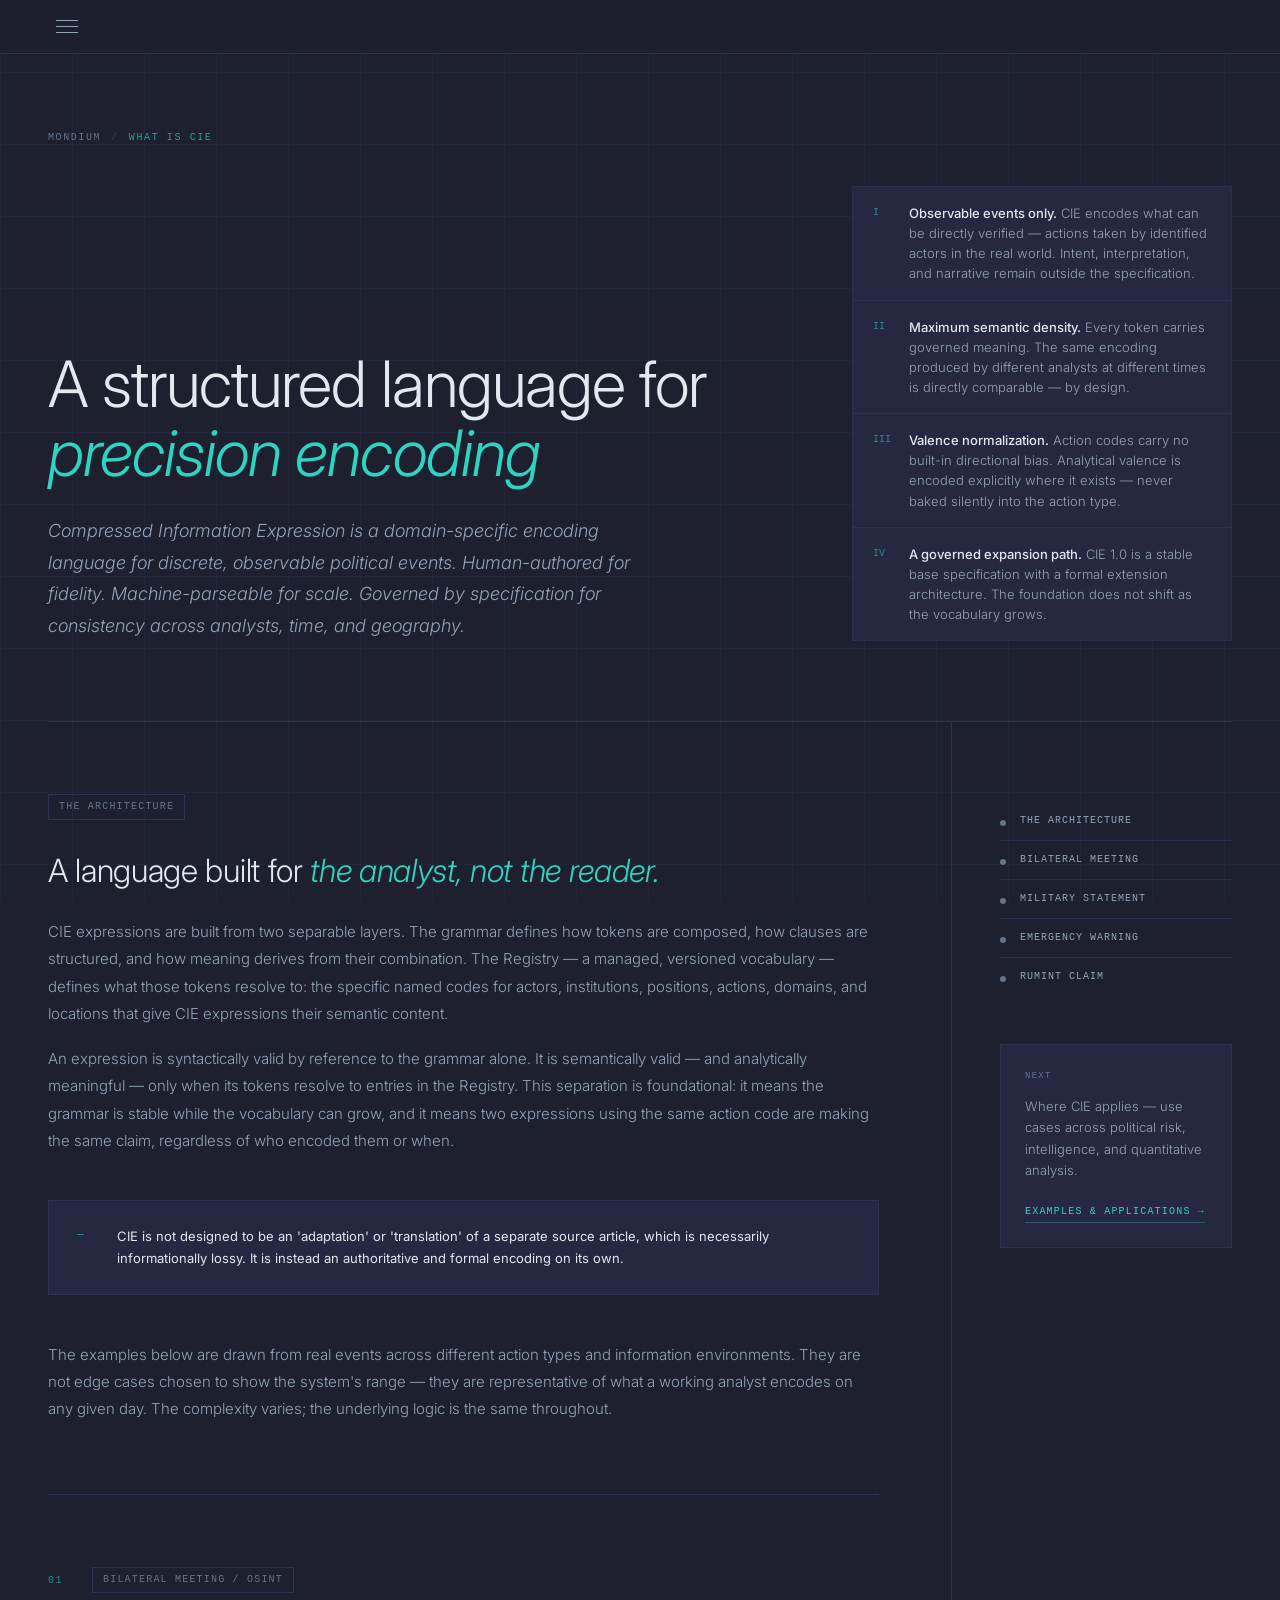
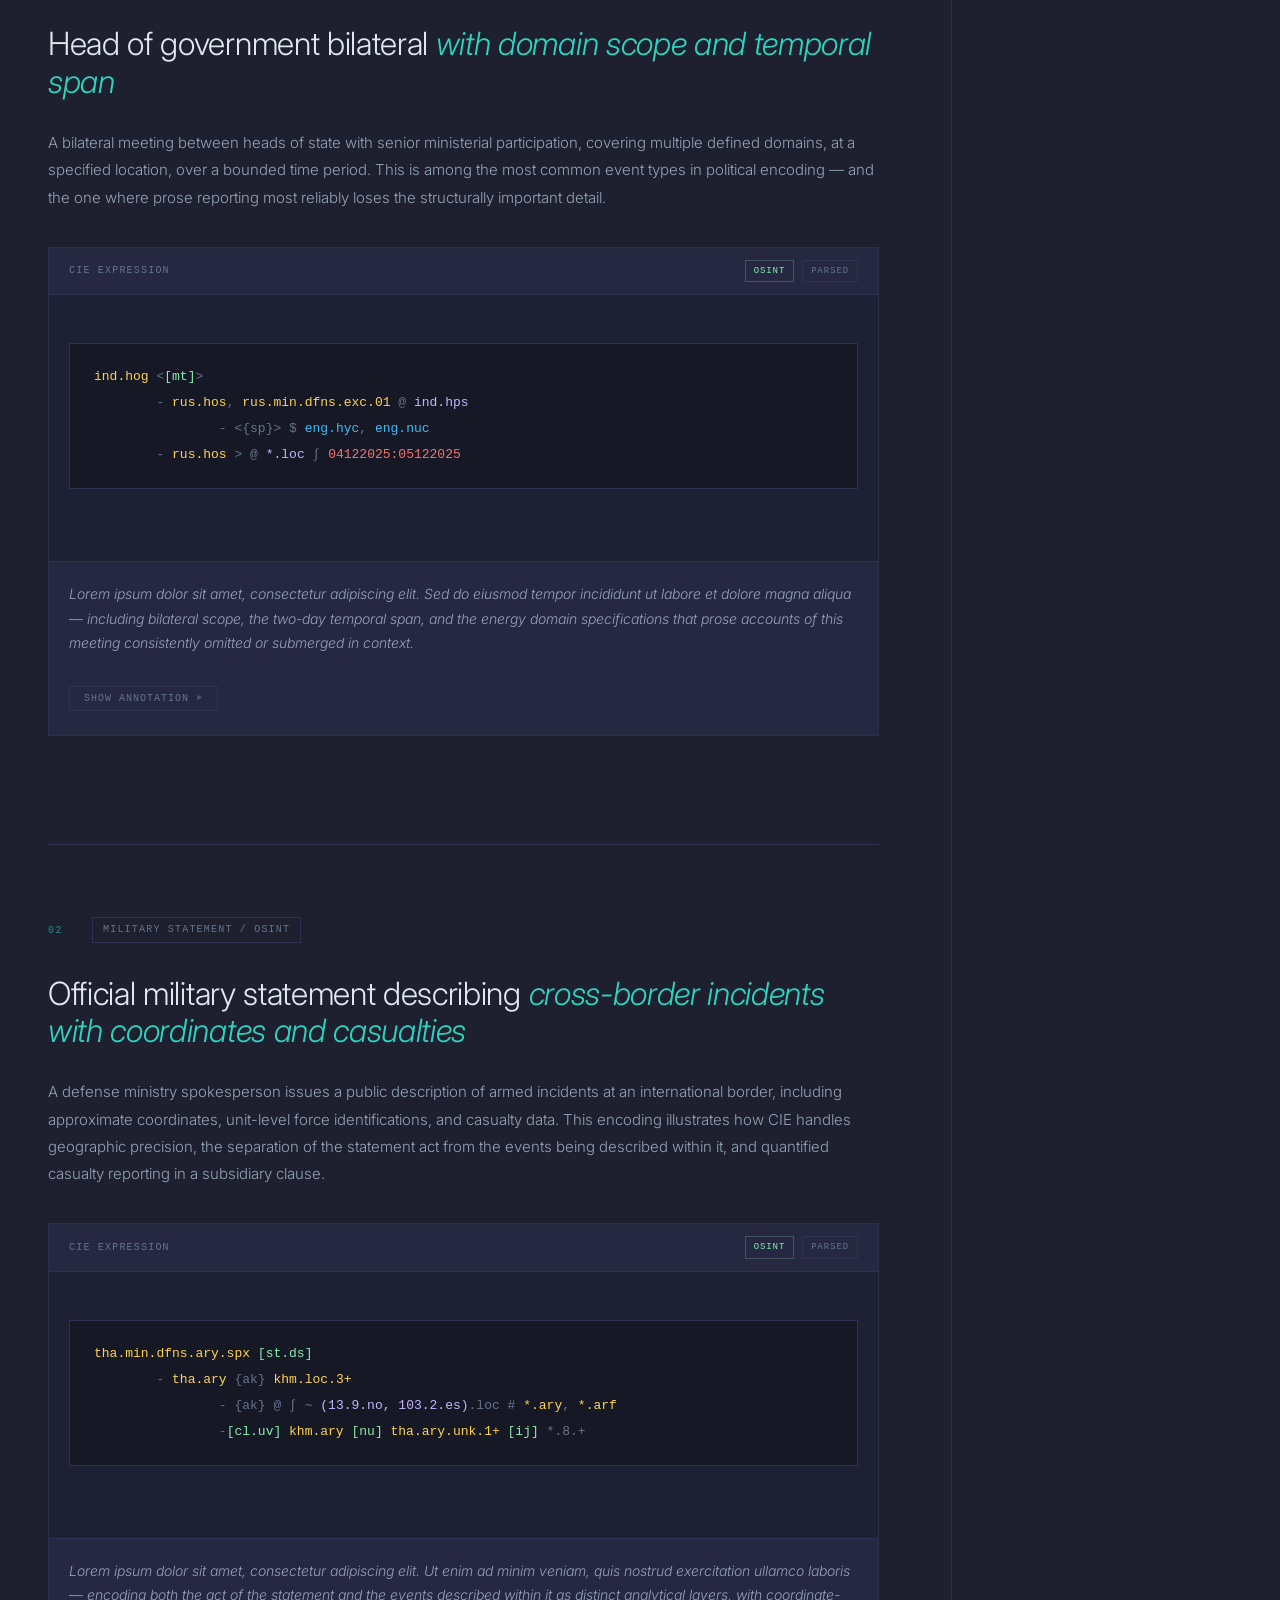
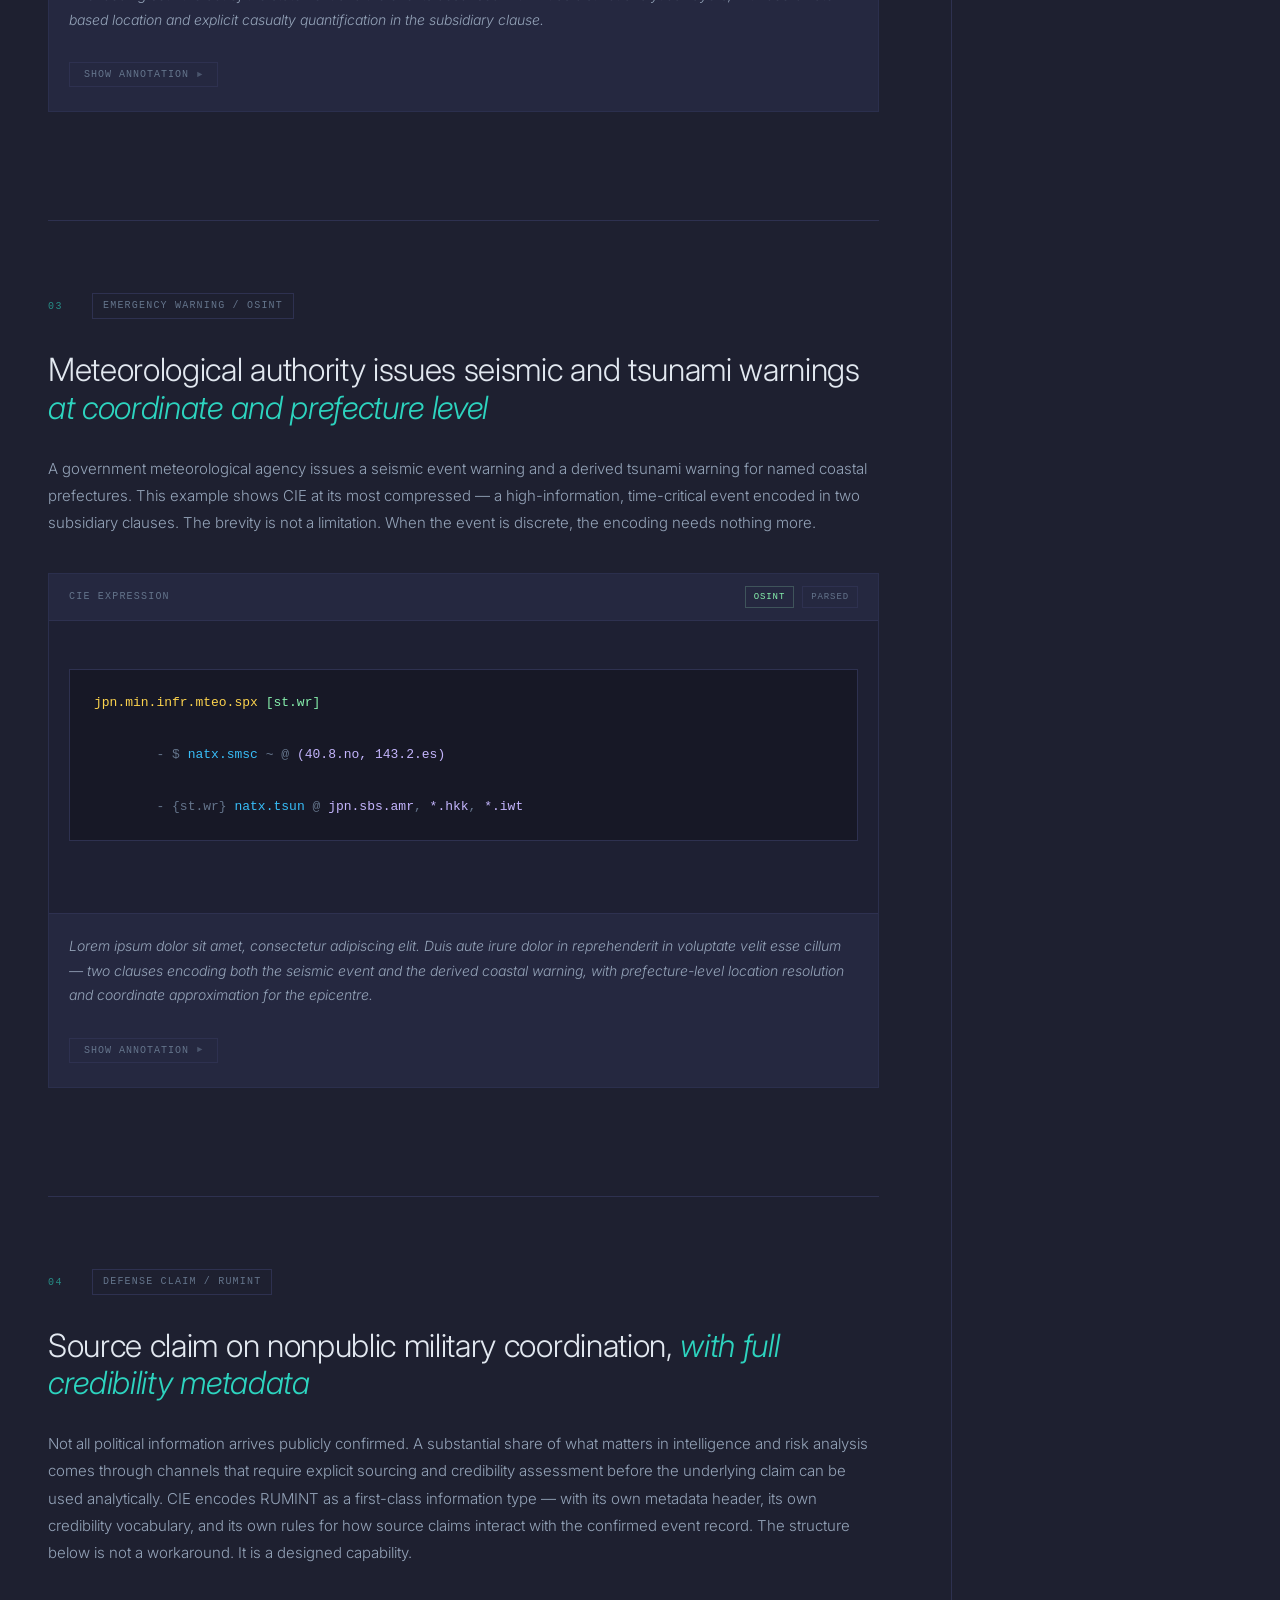
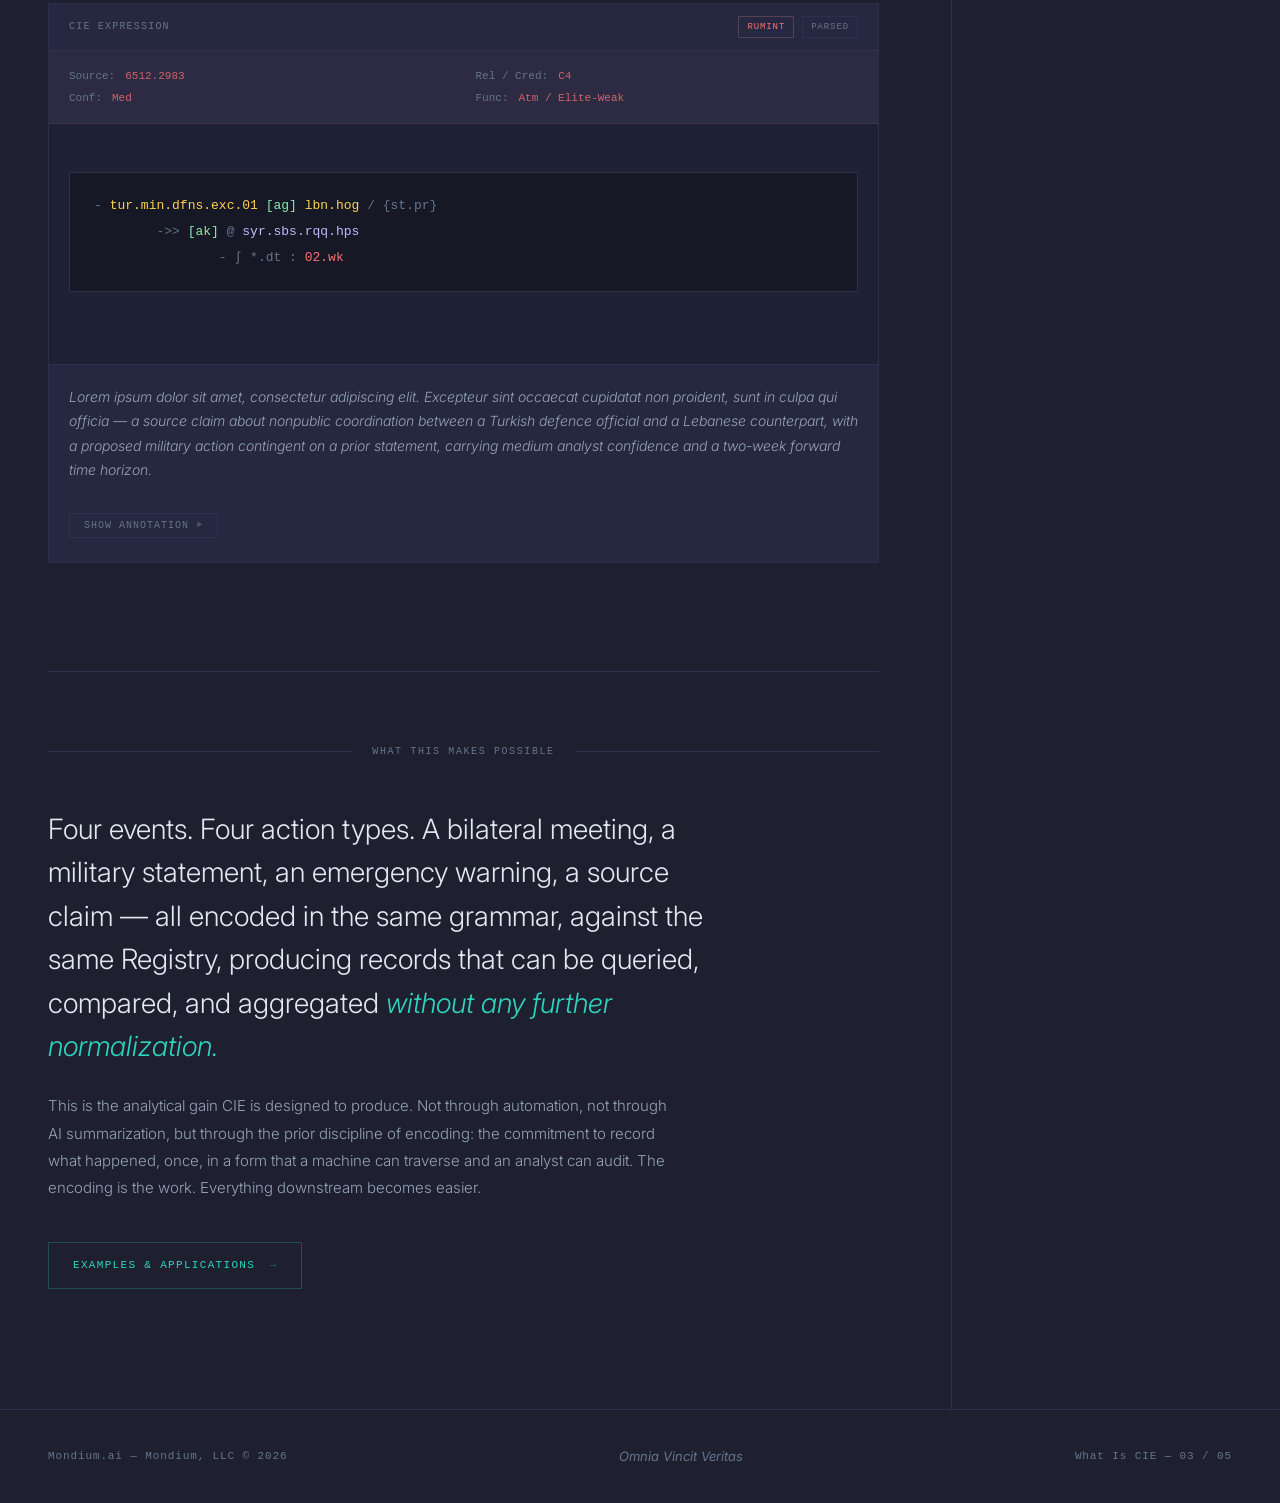
==== commit fd082e0b: "CIE page fixes 3" ====
--- a/cie.html
+++ b/cie.html
@@ -148,7 +148,7 @@
 
     <div class="page-header-grid">
       <div>
-        <h1 class="page-title">A structured language for <em>the event exactly</em>Not for the story <em>about</em>the event.</h1>
+        <h1 class="page-title">A structured language for <em>precision encoding</em></h1>
         <p class="page-intro">Compressed Information Expression is a domain-specific encoding language for discrete, observable political events. Human-authored for fidelity. Machine-parseable for scale. Governed by specification for consistency across analysts, time, and geography.</p>
       </div>
       <div>
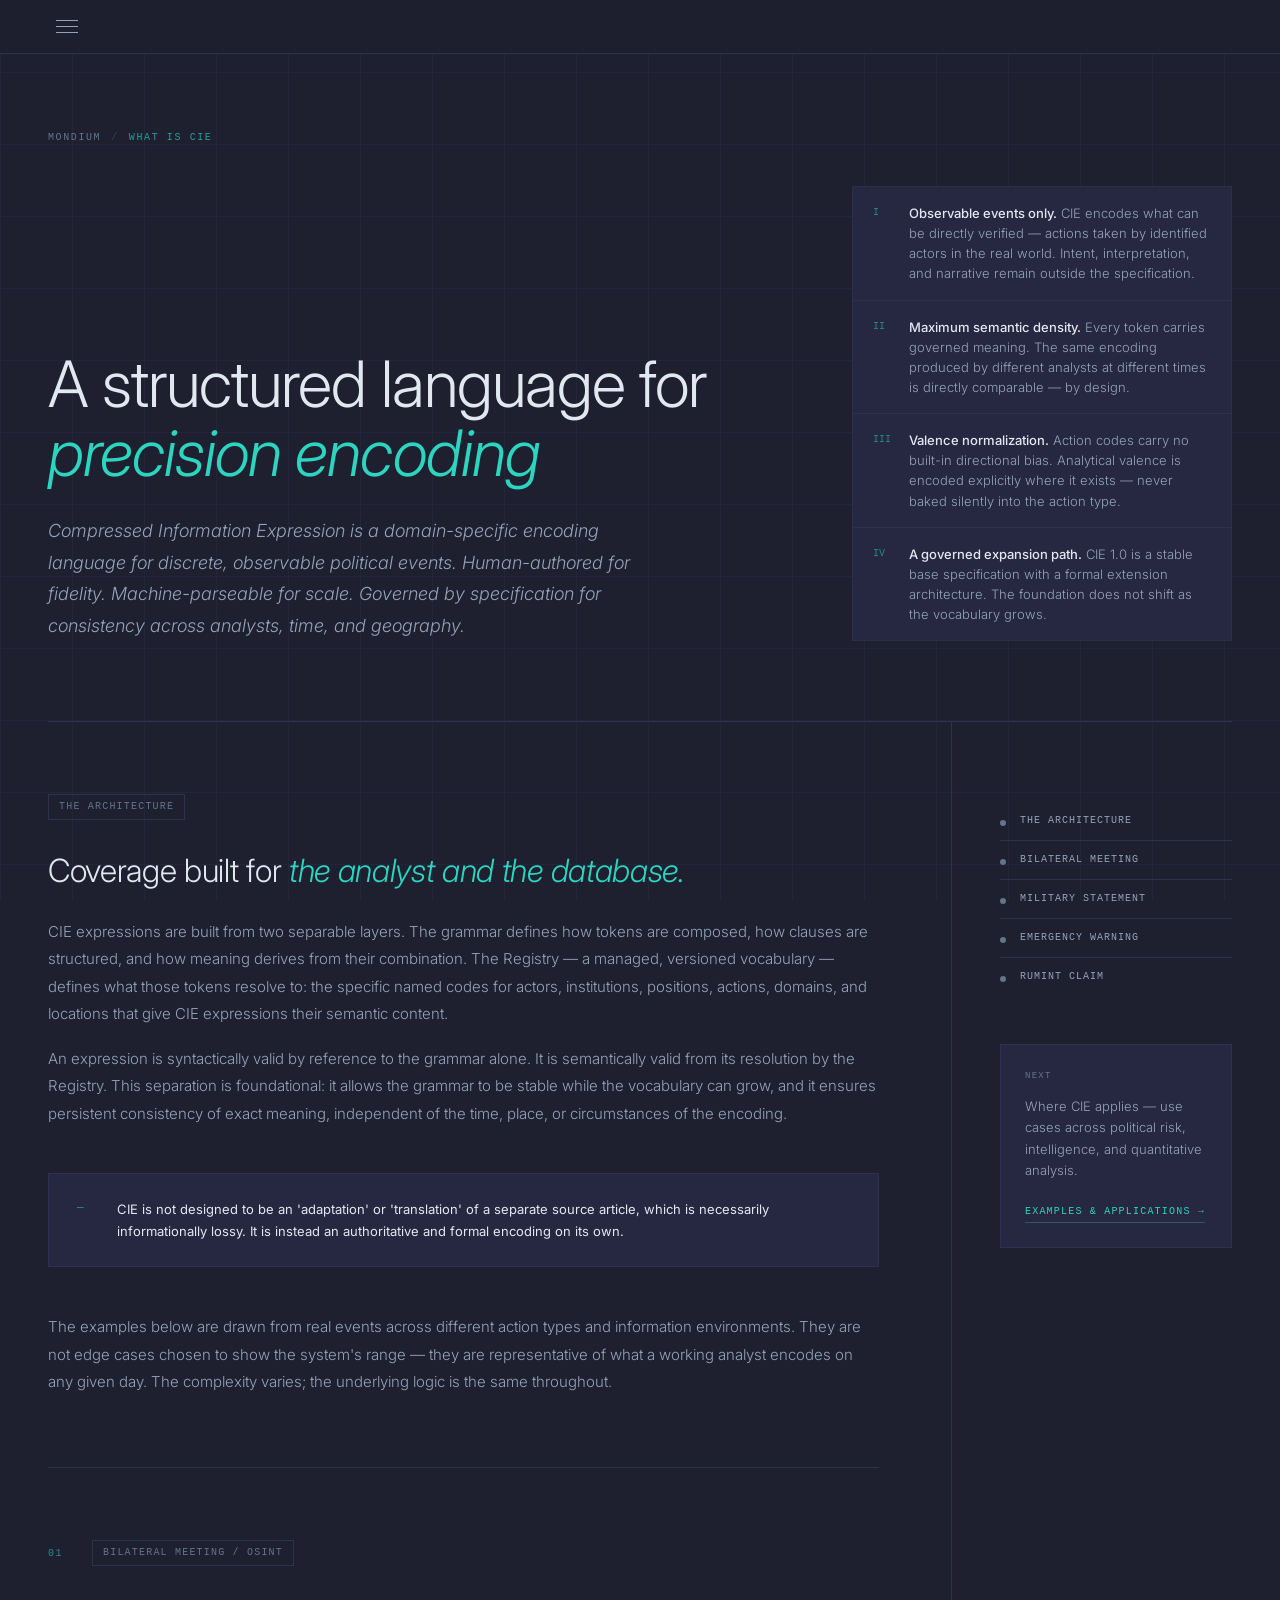
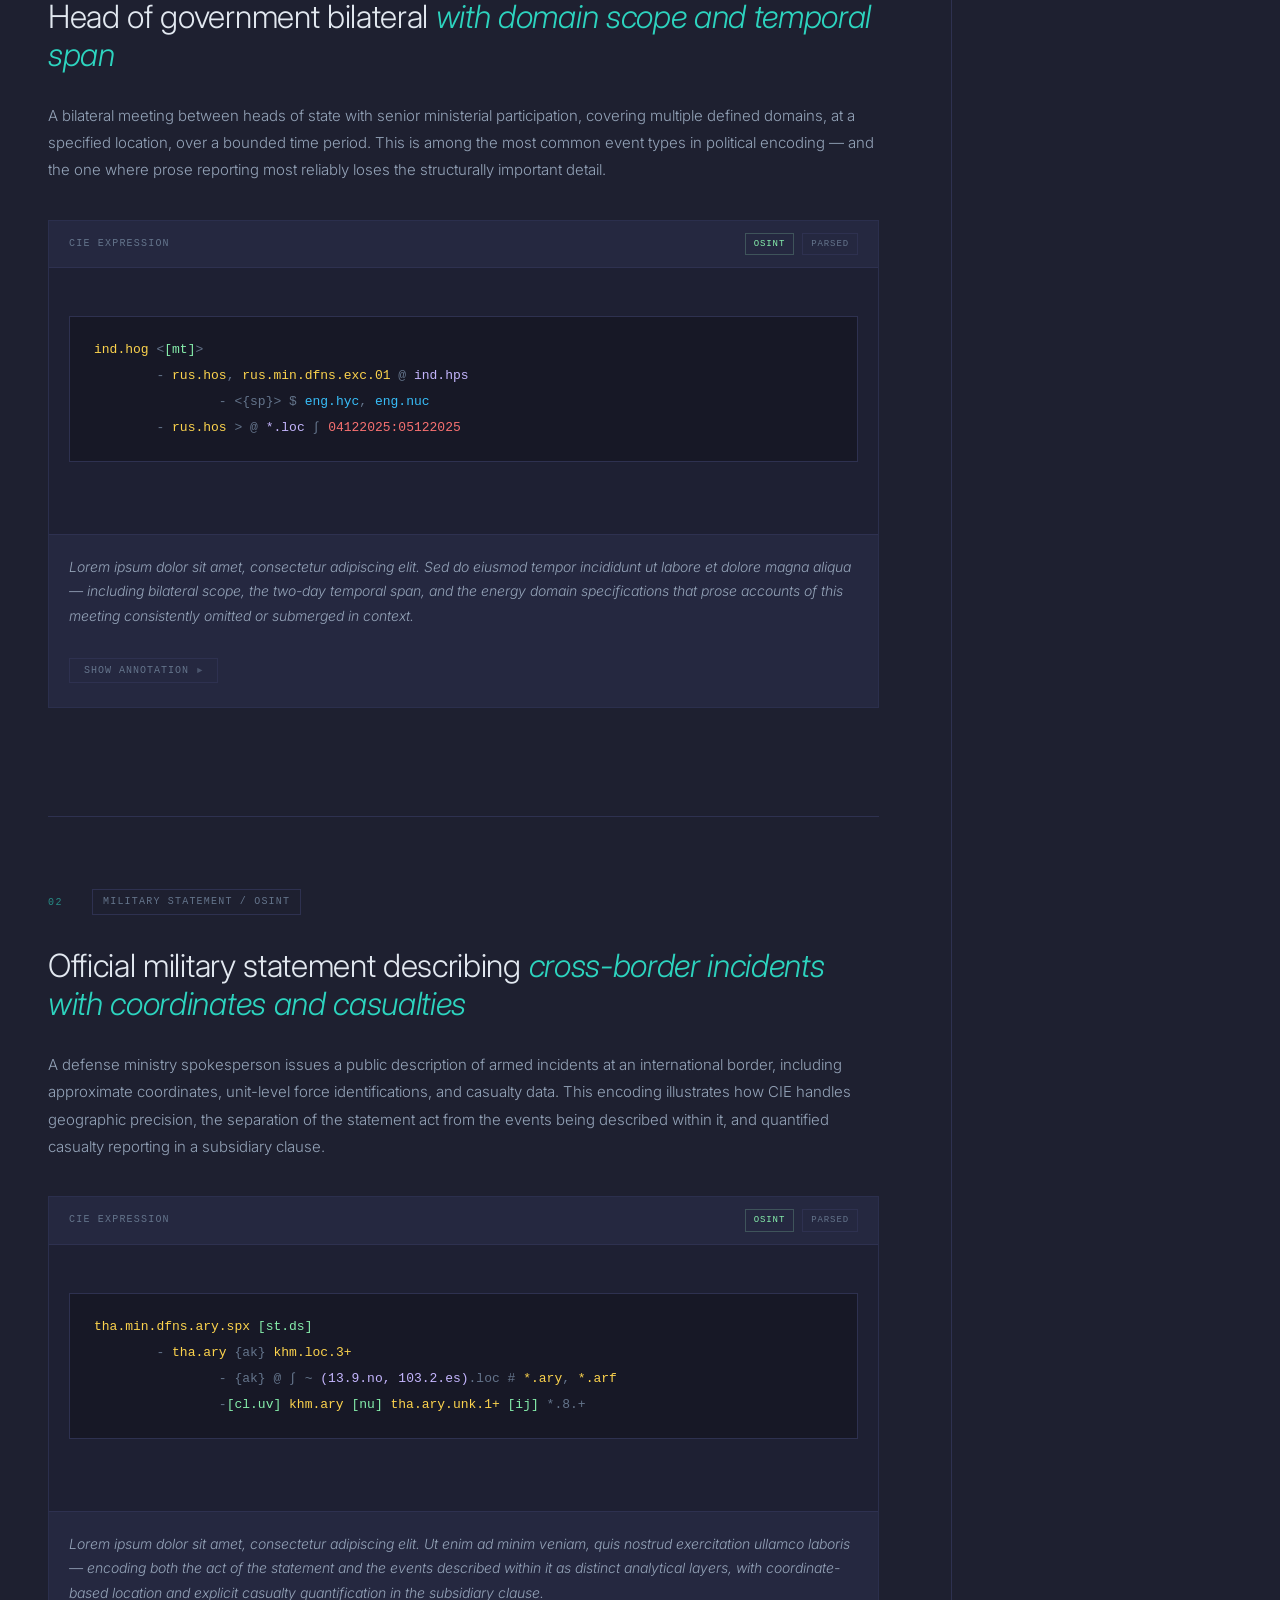
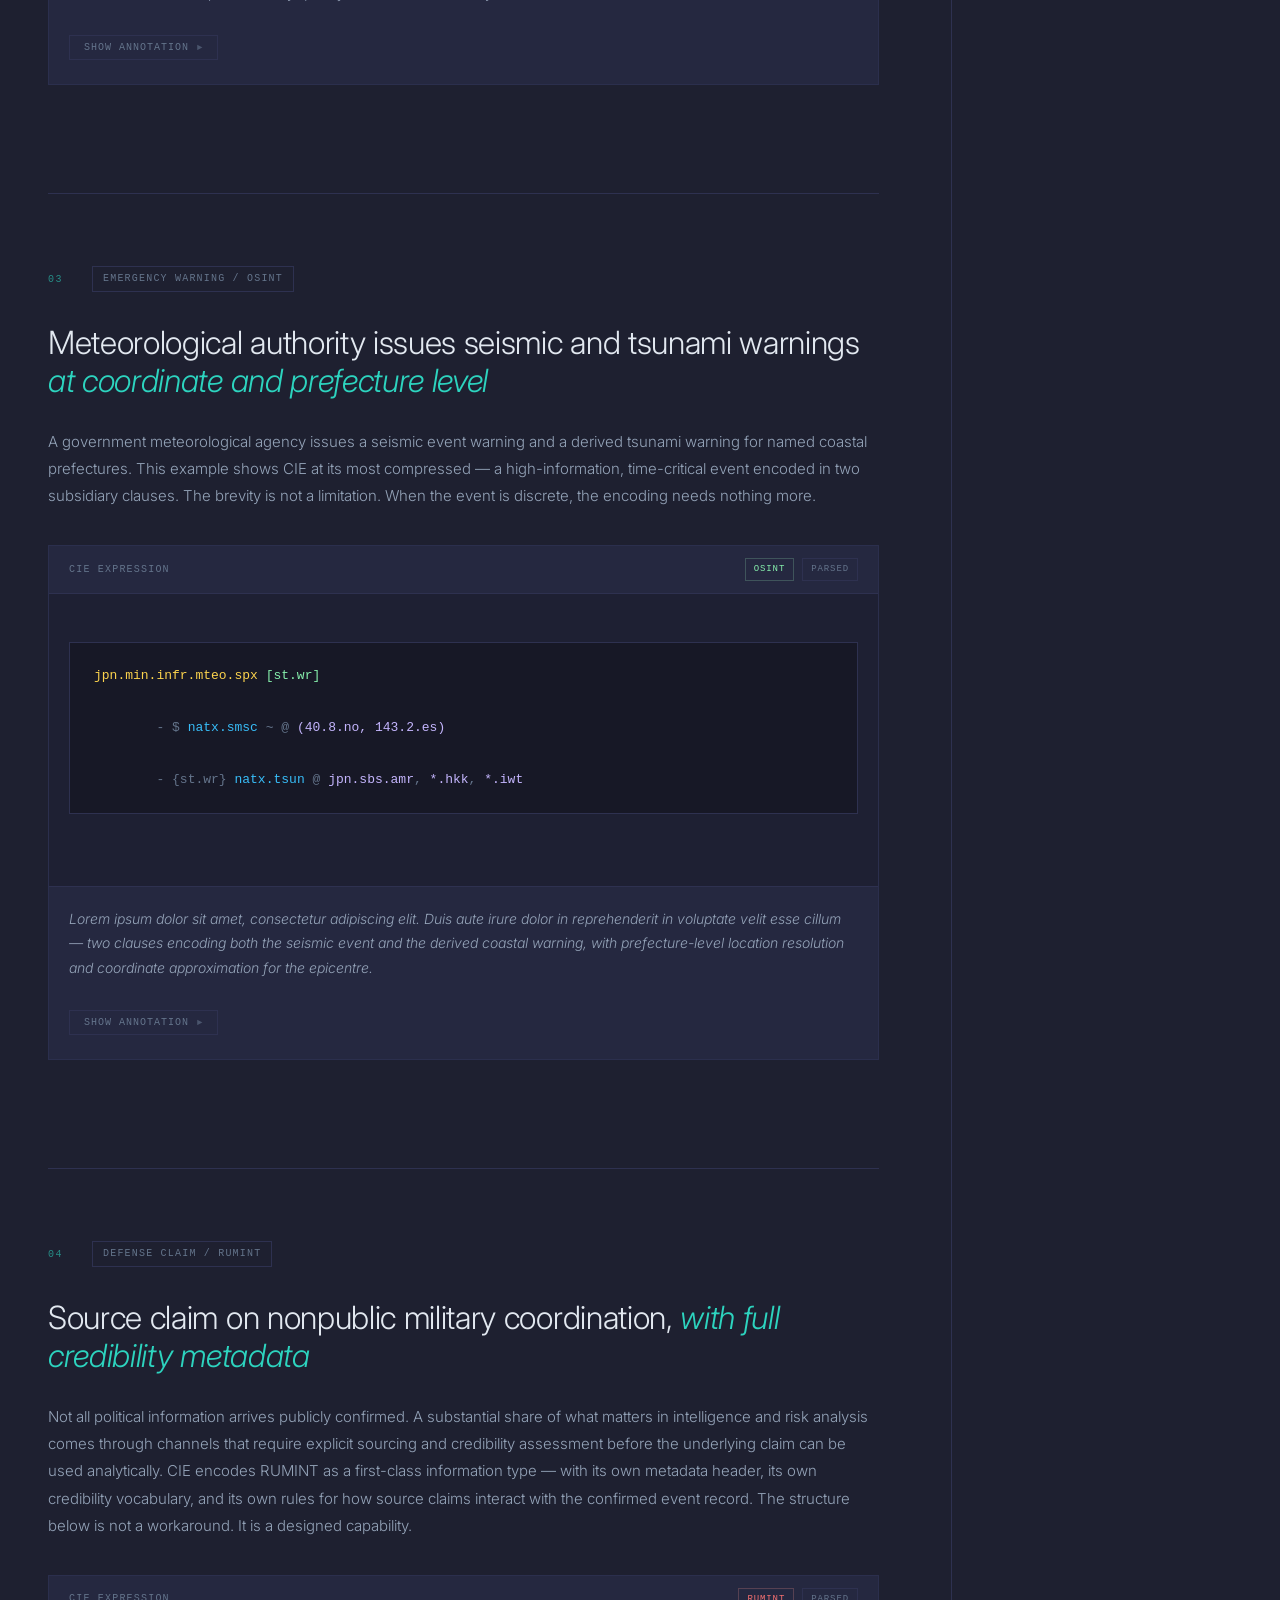
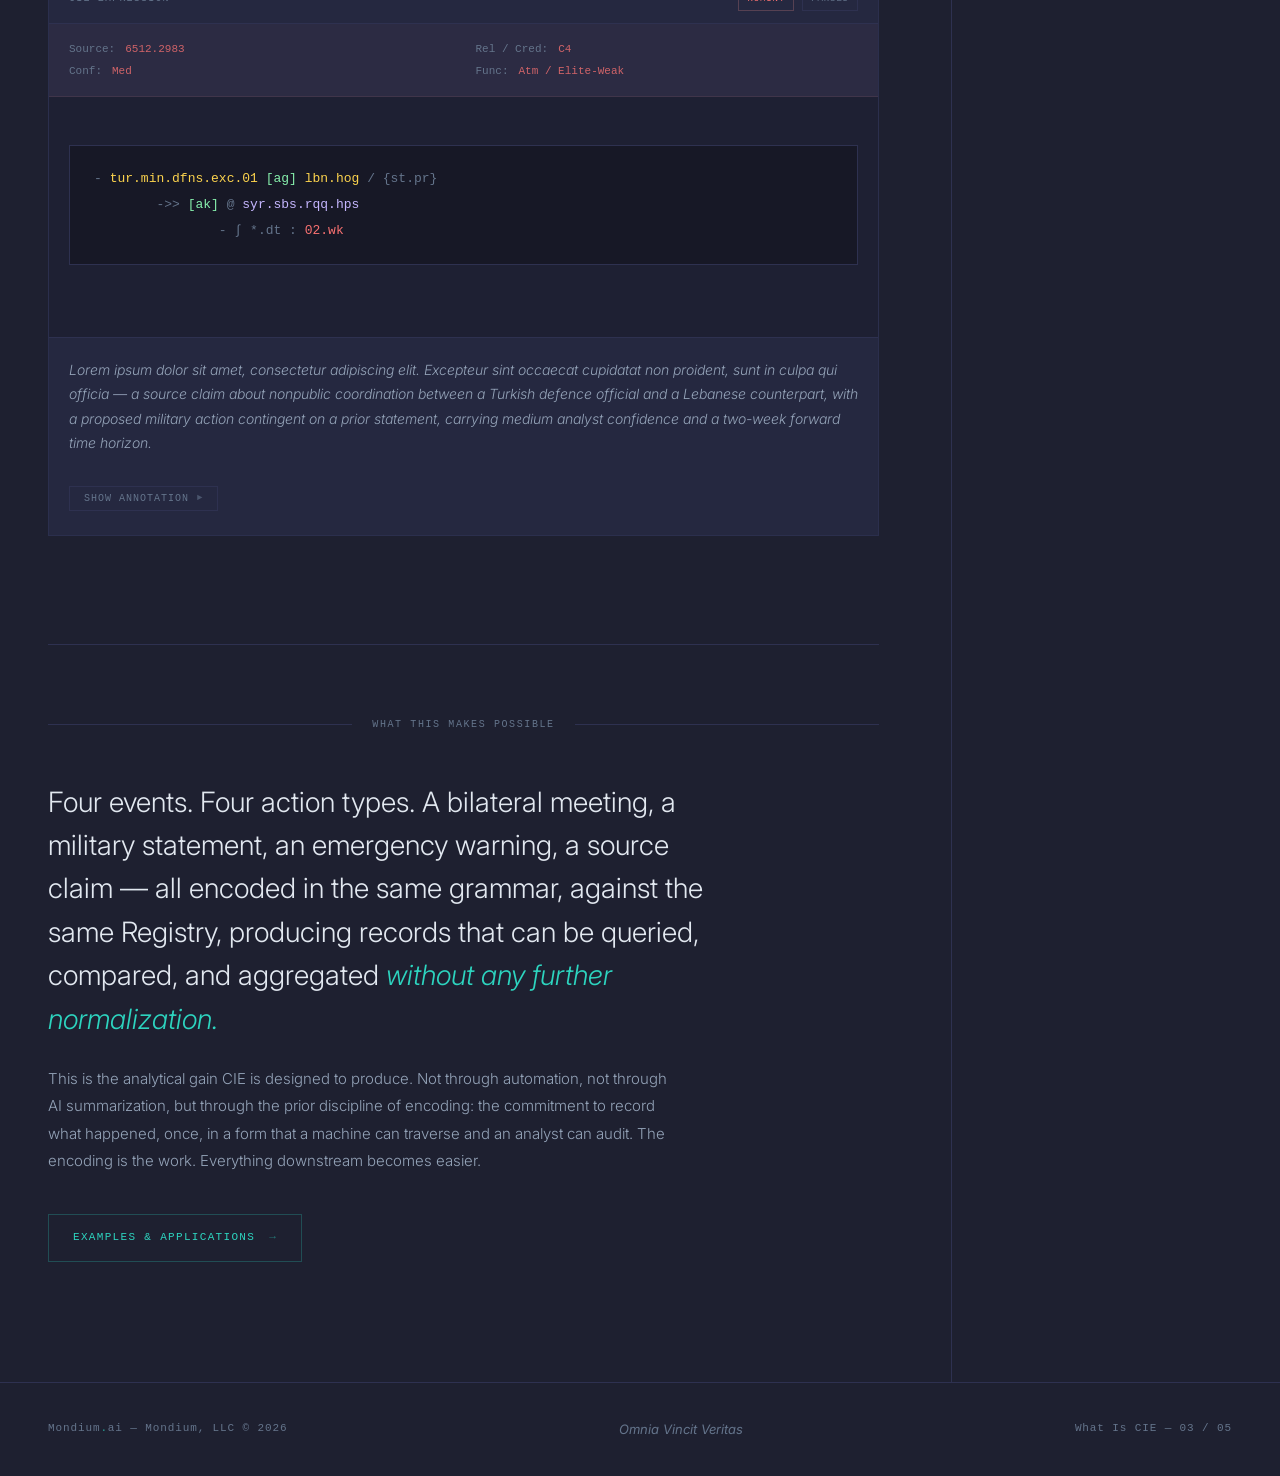
==== commit 59670028: "CIE page fixes 4" ====
--- a/cie.html
+++ b/cie.html
@@ -182,10 +182,10 @@
         <div class="entry-meta">
           <span class="entry-tag">The Architecture</span>
         </div>
-        <h2 class="entry-h">A language built for <em>the analyst, not the reader.</em></h2>
+        <h2 class="entry-h">Coverage built for <em>the analyst and the database.</em></h2>
         <div class="entry-body">
           <p>CIE expressions are built from two separable layers. The grammar defines how tokens are composed, how clauses are structured, and how meaning derives from their combination. The Registry — a managed, versioned vocabulary — defines what those tokens resolve to: the specific named codes for actors, institutions, positions, actions, domains, and locations that give CIE expressions their semantic content.</p>
-          <p>An expression is syntactically valid by reference to the grammar alone. It is semantically valid — and analytically meaningful — only when its tokens resolve to entries in the Registry. This separation is foundational: it means the grammar is stable while the vocabulary can grow, and it means two expressions using the same action code are making the same claim, regardless of who encoded them or when.</p>
+          <p>An expression is syntactically valid by reference to the grammar alone. It is semantically valid from its resolution by the Registry. This separation is foundational: it allows the grammar to be stable while the vocabulary can grow, and it ensures persistent consistency of exact meaning, independent of the time, place, or circumstances of the encoding.</p>
           <div class="callout">
             <span class="callout-icon">—</span>
             <p class="callout-text">CIE is not designed to be an 'adaptation' or 'translation' of a separate source article, which is necessarily informationally lossy. It is instead an authoritative and formal encoding on its own.</p>
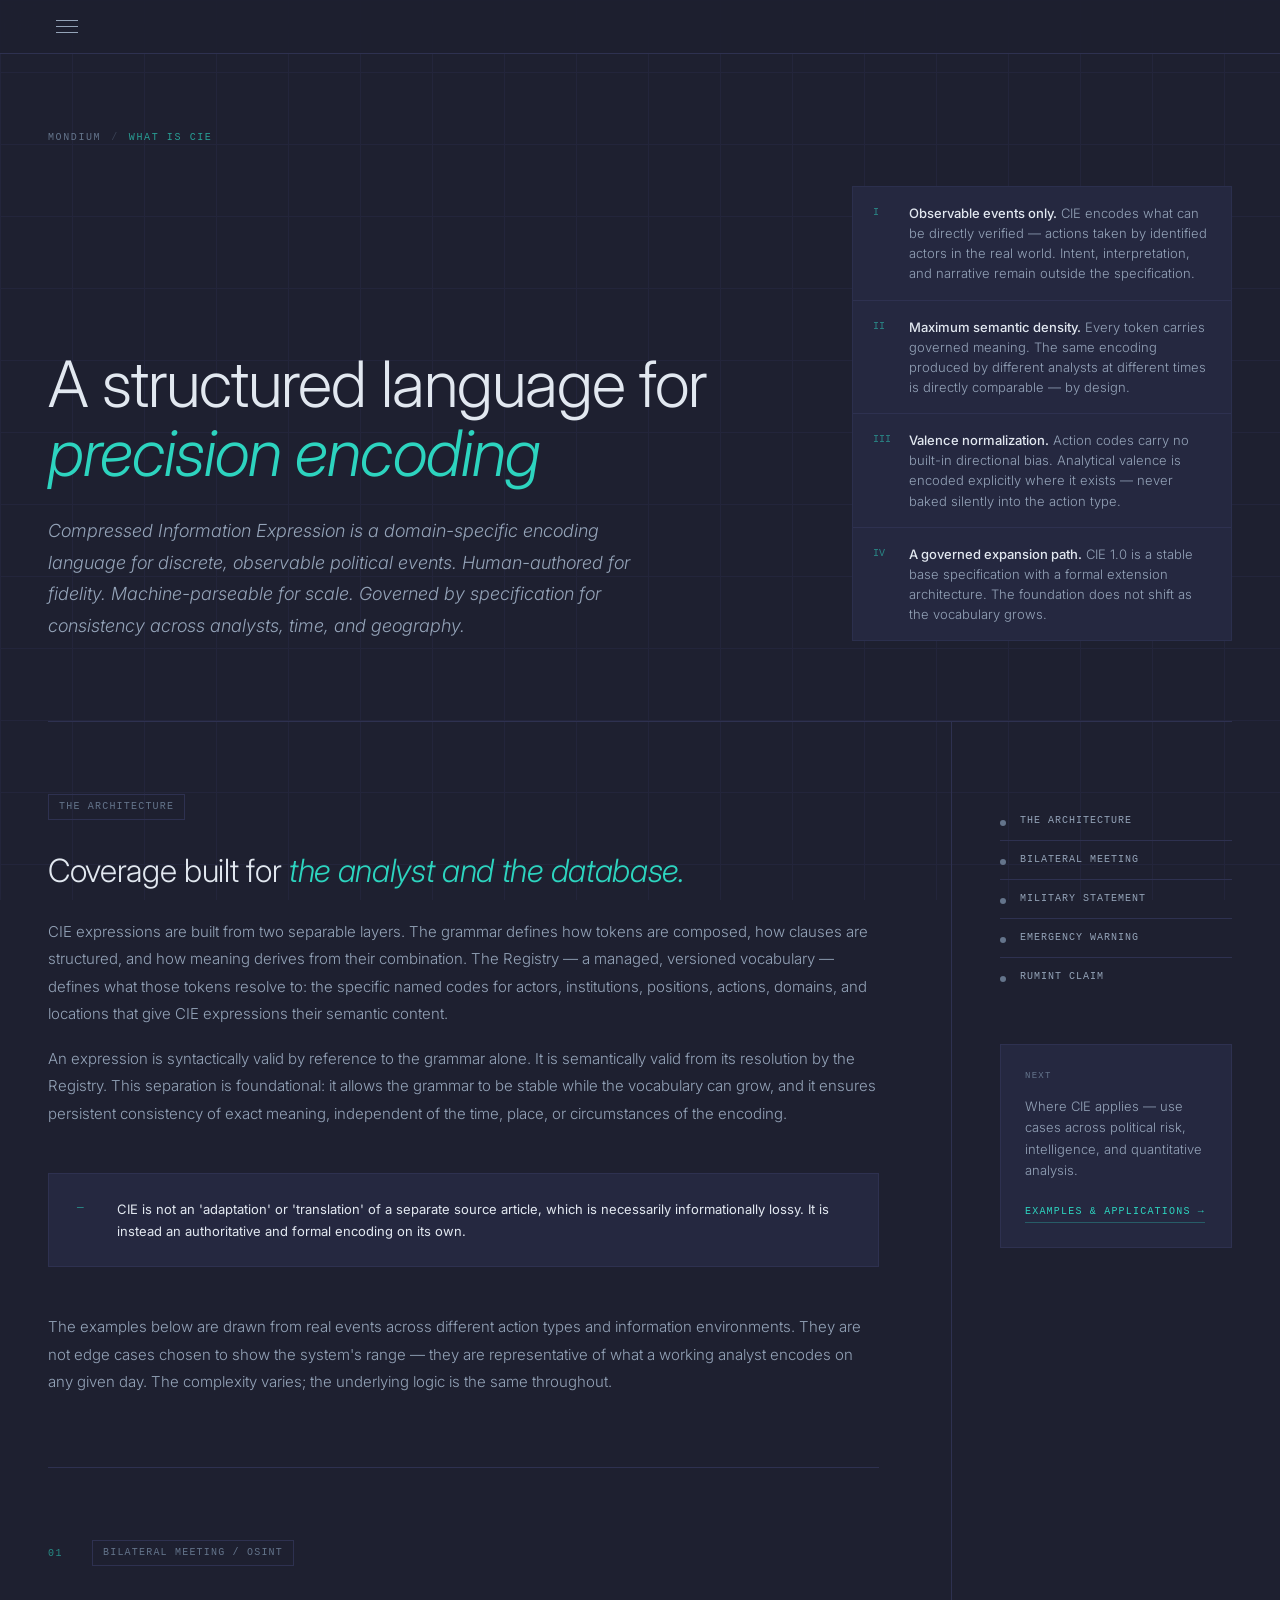
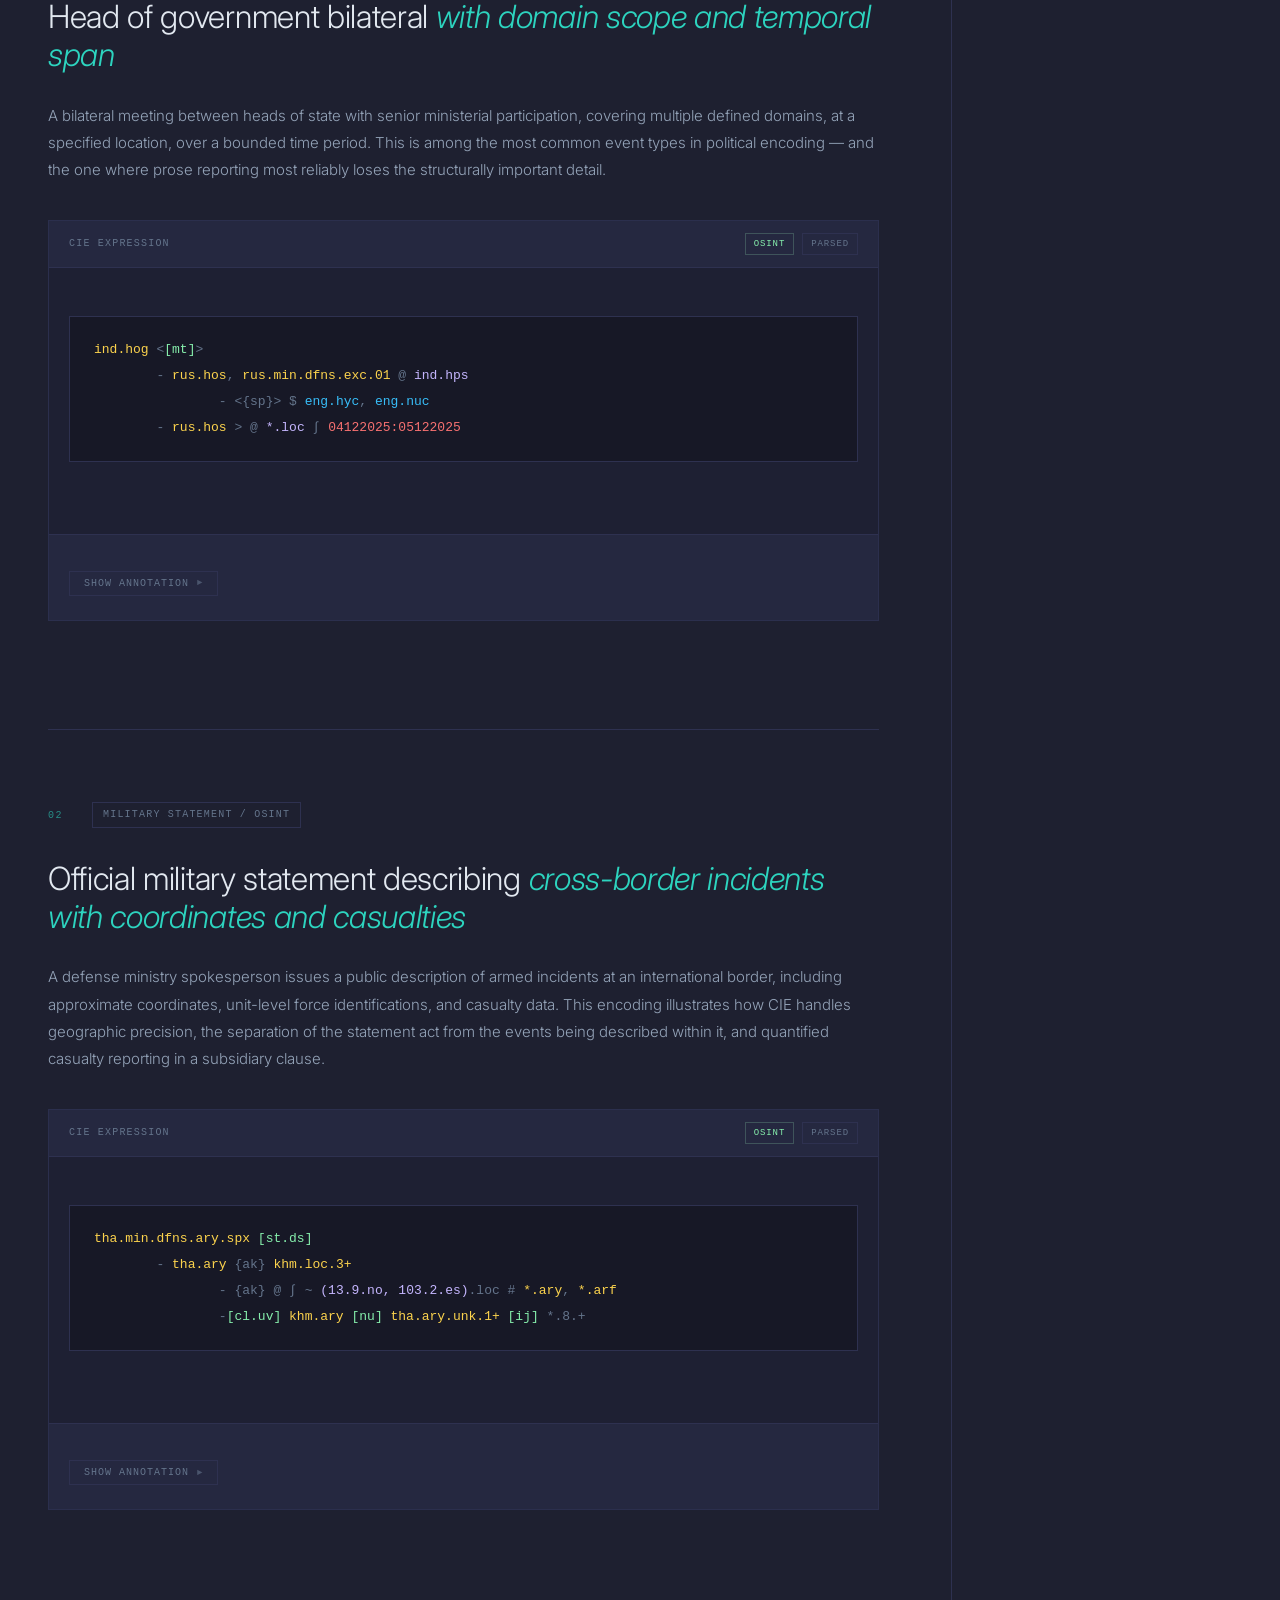
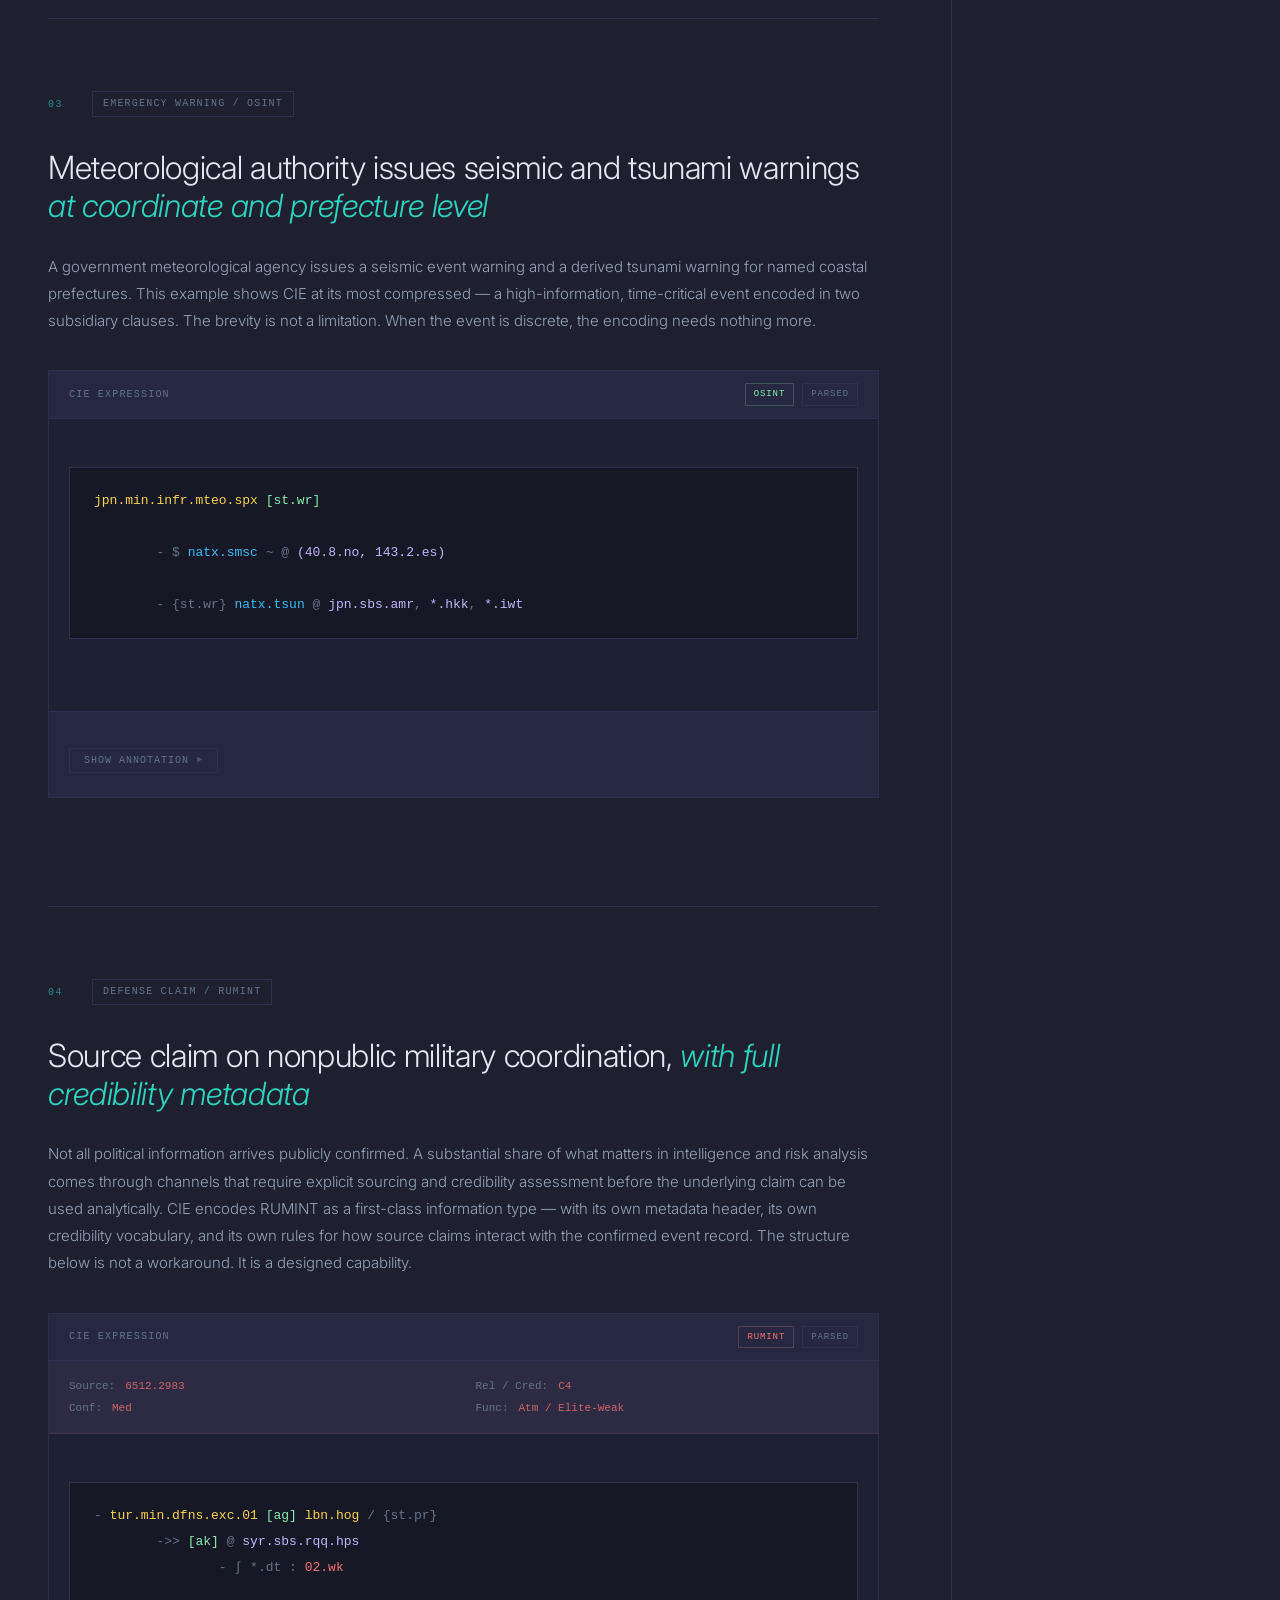
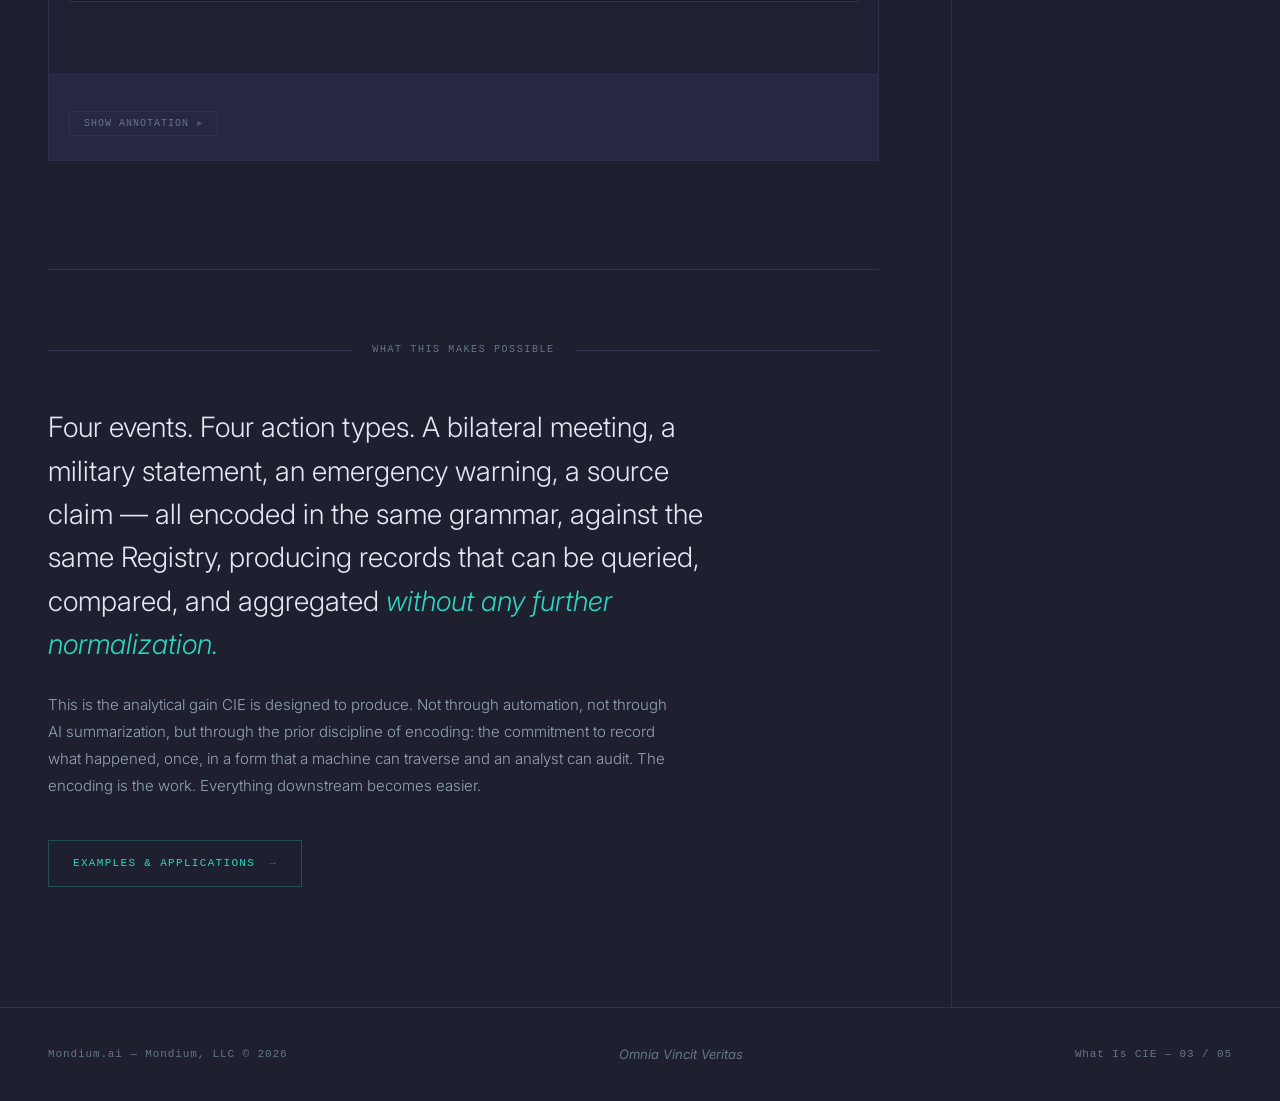
==== commit 3d518143: "CIE page fixes 5" ====
--- a/cie.html
+++ b/cie.html
@@ -188,7 +188,7 @@
           <p>An expression is syntactically valid by reference to the grammar alone. It is semantically valid from its resolution by the Registry. This separation is foundational: it allows the grammar to be stable while the vocabulary can grow, and it ensures persistent consistency of exact meaning, independent of the time, place, or circumstances of the encoding.</p>
           <div class="callout">
             <span class="callout-icon">—</span>
-            <p class="callout-text">CIE is not designed to be an 'adaptation' or 'translation' of a separate source article, which is necessarily informationally lossy. It is instead an authoritative and formal encoding on its own.</p>
+            <p class="callout-text">CIE is not an 'adaptation' or 'translation' of a separate source article, which is necessarily informationally lossy. It is instead an authoritative and formal encoding on its own.</p>
           </div>
           <p>The examples below are drawn from real events across different action types and information environments. They are not edge cases chosen to show the system's range — they are representative of what a working analyst encodes on any given day. The complexity varies; the underlying logic is the same throughout.</p>
         </div>
@@ -220,7 +220,6 @@
 	<span class="tok-operator">-</span> <span class="tok-actor">rus.hos</span> <span class="tok-operator">&gt; @</span> <span class="tok-location">*.loc</span> <span class="tok-operator">&#x222b;</span> <span class="tok-value">04122025:05122025</span></pre>
           </div>
           <div class="caption-block">
-            <p class="caption-text">Lorem ipsum dolor sit amet, consectetur adipiscing elit. Sed do eiusmod tempor incididunt ut labore et dolore magna aliqua — including bilateral scope, the two-day temporal span, and the energy domain specifications that prose accounts of this meeting consistently omitted or submerged in context.</p>
             <button class="annotation-toggle" onclick="toggleAnnotation(this,'ann-1')">
               Show annotation <span class="toggle-arrow">&#9658;</span>
             </button>
@@ -280,7 +279,6 @@
 		<span class="tok-operator">-</span><span class="tok-action">[cl.uv]</span> <span class="tok-actor">khm.ary</span> <span class="tok-action">[nu]</span> <span class="tok-actor">tha.ary.unk.1+</span> <span class="tok-action">[ij]</span> <span class="tok-operator">*.8.+</span></pre>
           </div>
           <div class="caption-block">
-            <p class="caption-text">Lorem ipsum dolor sit amet, consectetur adipiscing elit. Ut enim ad minim veniam, quis nostrud exercitation ullamco laboris — encoding both the act of the statement and the events described within it as distinct analytical layers, with coordinate-based location and explicit casualty quantification in the subsidiary clause.</p>
             <button class="annotation-toggle" onclick="toggleAnnotation(this,'ann-2')">
               Show annotation <span class="toggle-arrow">&#9658;</span>
             </button>
@@ -341,7 +339,6 @@
 	<span class="tok-operator">-</span> <span class="tok-operator">{st.wr}</span> <span class="tok-domain">natx.tsun</span> <span class="tok-operator">@</span> <span class="tok-location">jpn.sbs.amr</span><span class="tok-operator">,</span> <span class="tok-location">*.hkk</span><span class="tok-operator">,</span> <span class="tok-location">*.iwt</span></pre>
           </div>
           <div class="caption-block">
-            <p class="caption-text">Lorem ipsum dolor sit amet, consectetur adipiscing elit. Duis aute irure dolor in reprehenderit in voluptate velit esse cillum — two clauses encoding both the seismic event and the derived coastal warning, with prefecture-level location resolution and coordinate approximation for the epicentre.</p>
             <button class="annotation-toggle" onclick="toggleAnnotation(this,'ann-3')">
               Show annotation <span class="toggle-arrow">&#9658;</span>
             </button>
@@ -402,7 +399,6 @@
 		<span class="tok-operator">-</span> <span class="tok-operator">&#x222b;</span> <span class="tok-operator">*.dt :</span> <span class="tok-value">02.wk</span></pre>
           </div>
           <div class="caption-block">
-            <p class="caption-text">Lorem ipsum dolor sit amet, consectetur adipiscing elit. Excepteur sint occaecat cupidatat non proident, sunt in culpa qui officia — a source claim about nonpublic coordination between a Turkish defence official and a Lebanese counterpart, with a proposed military action contingent on a prior statement, carrying medium analyst confidence and a two-week forward time horizon.</p>
             <button class="annotation-toggle" onclick="toggleAnnotation(this,'ann-4')">
               Show annotation <span class="toggle-arrow">&#9658;</span>
             </button>
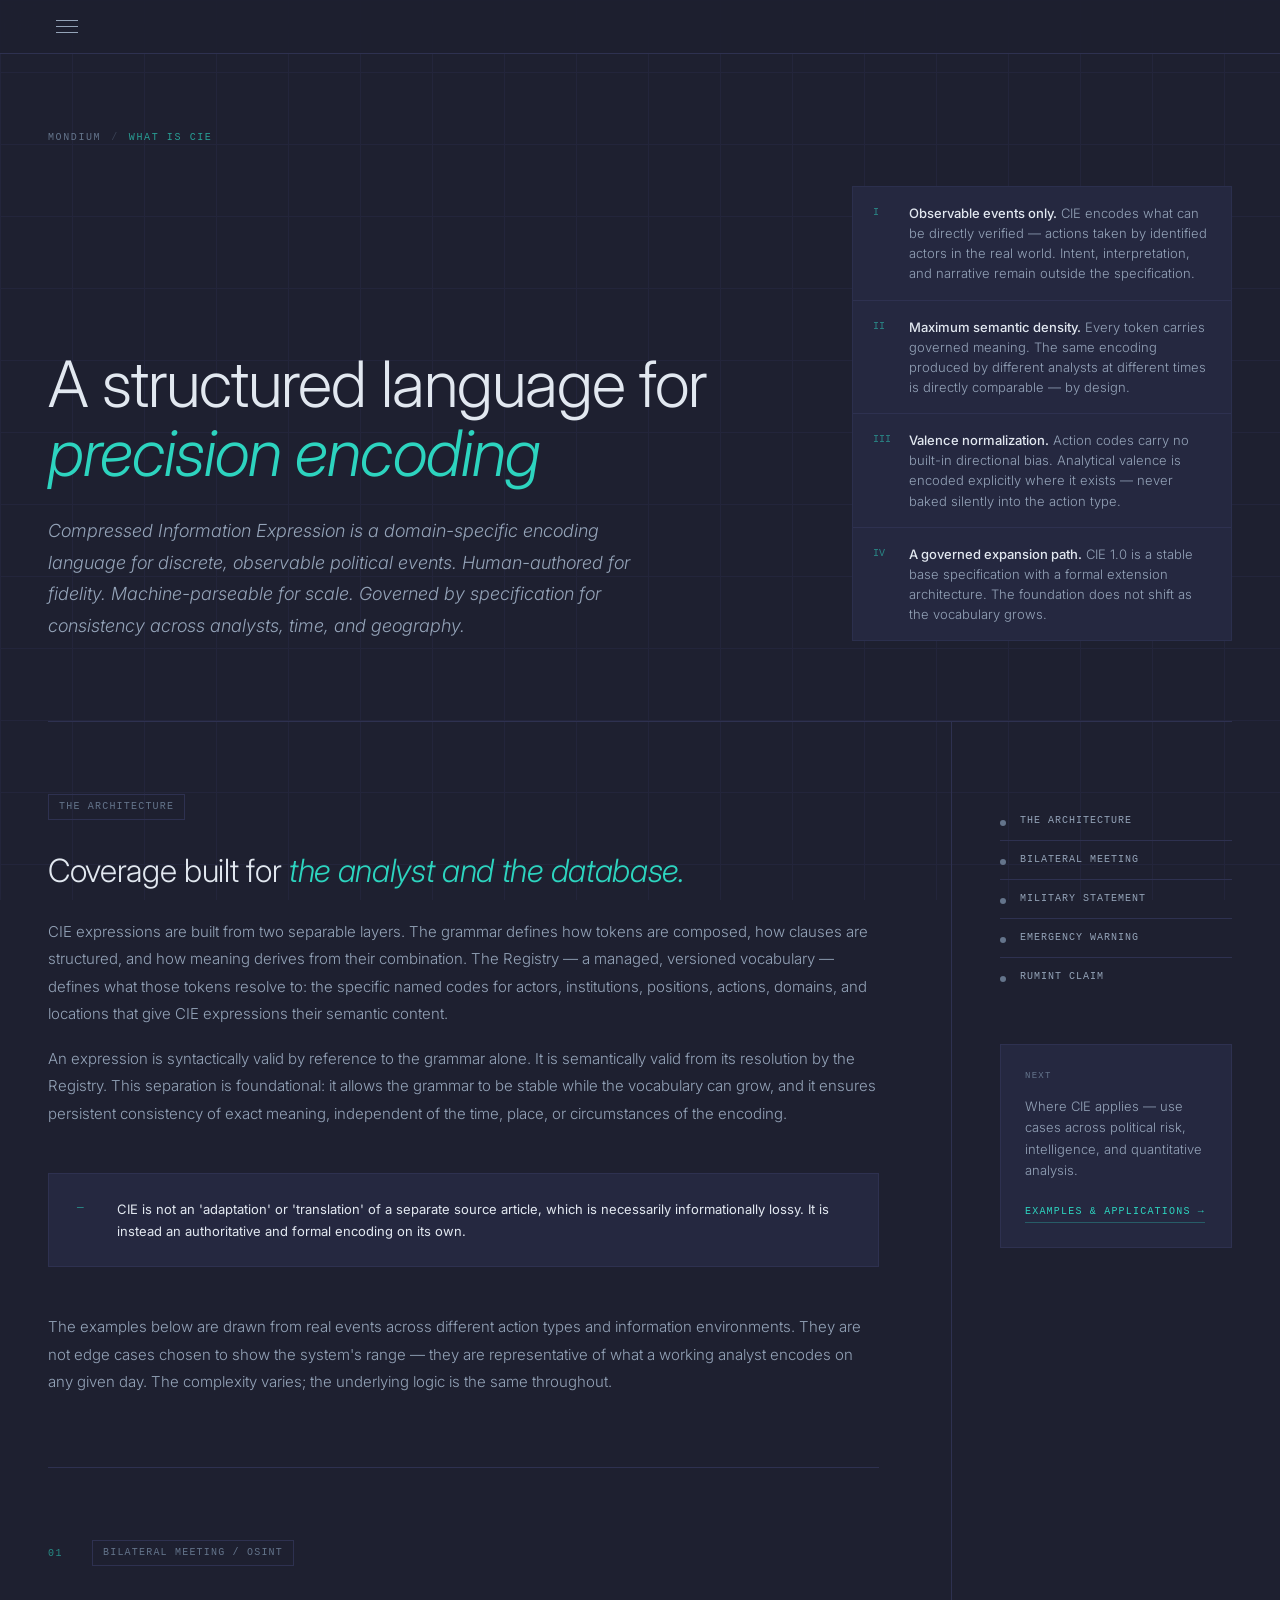
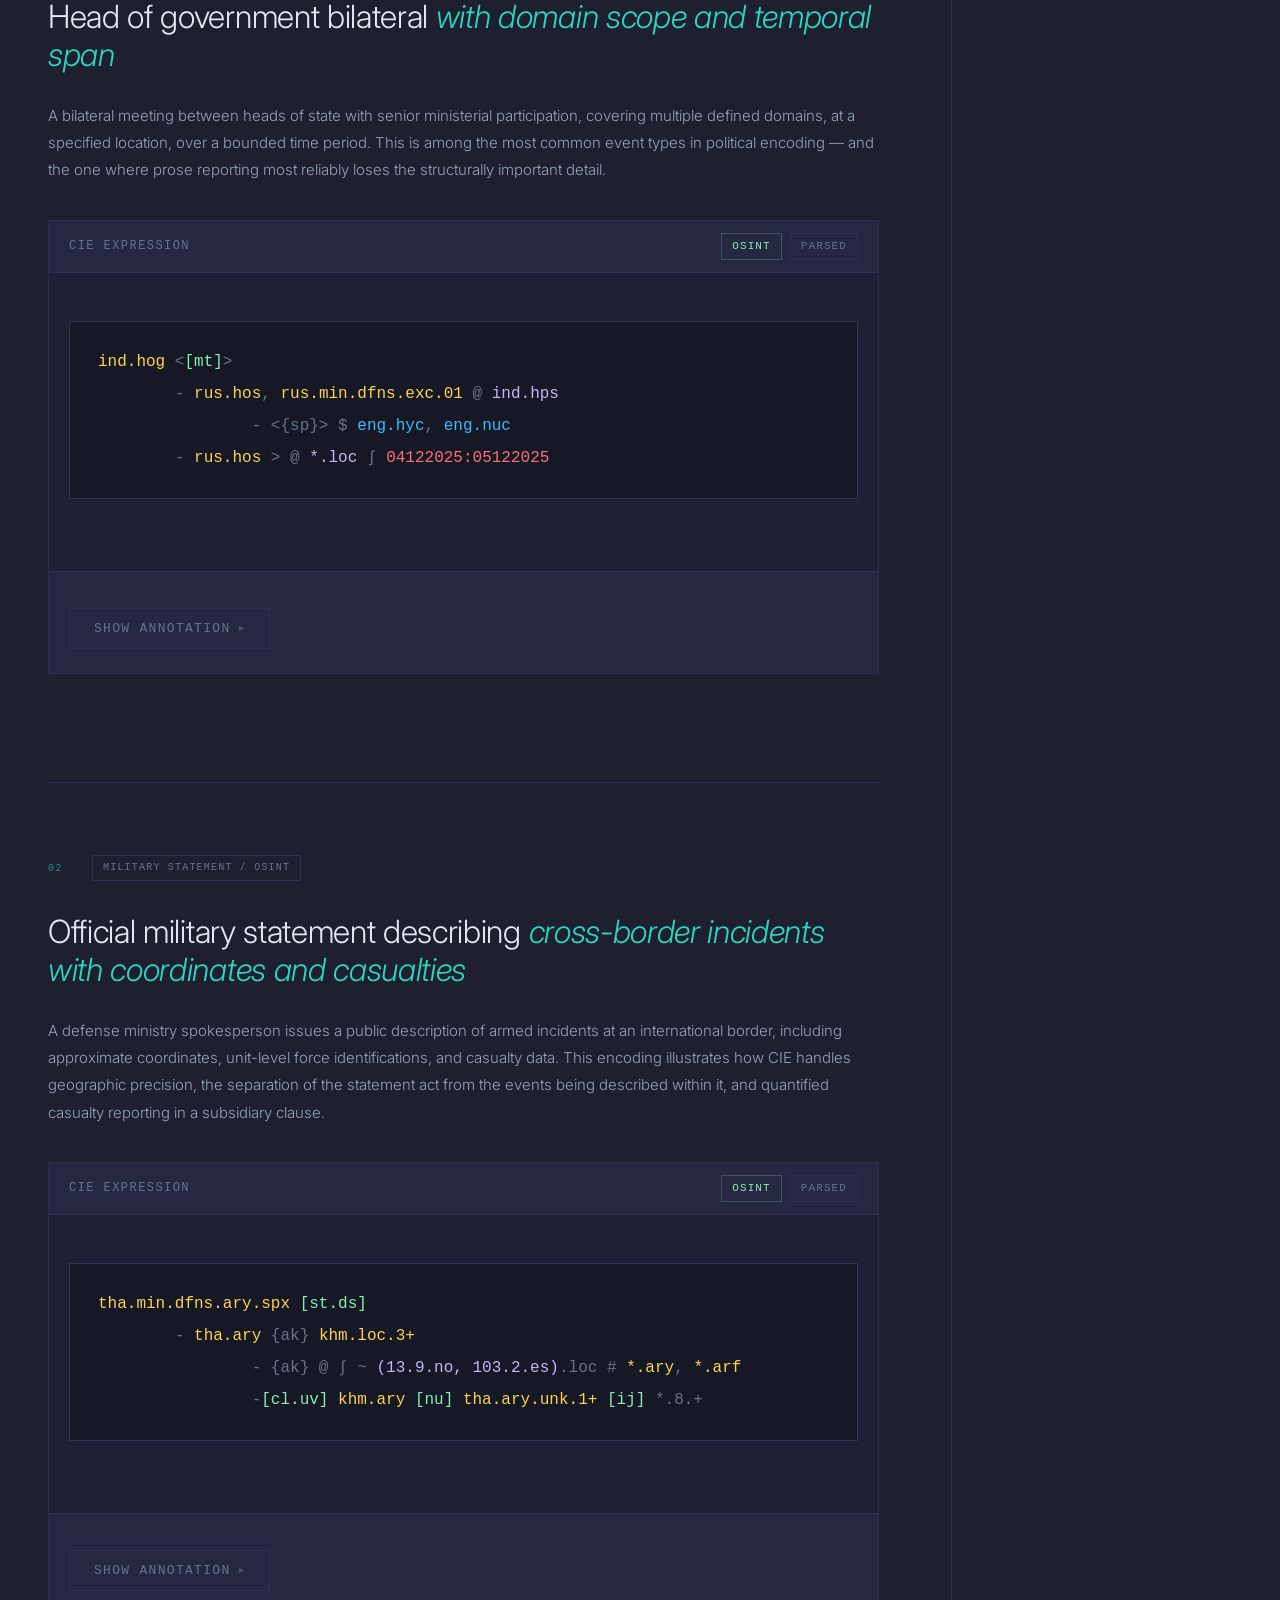
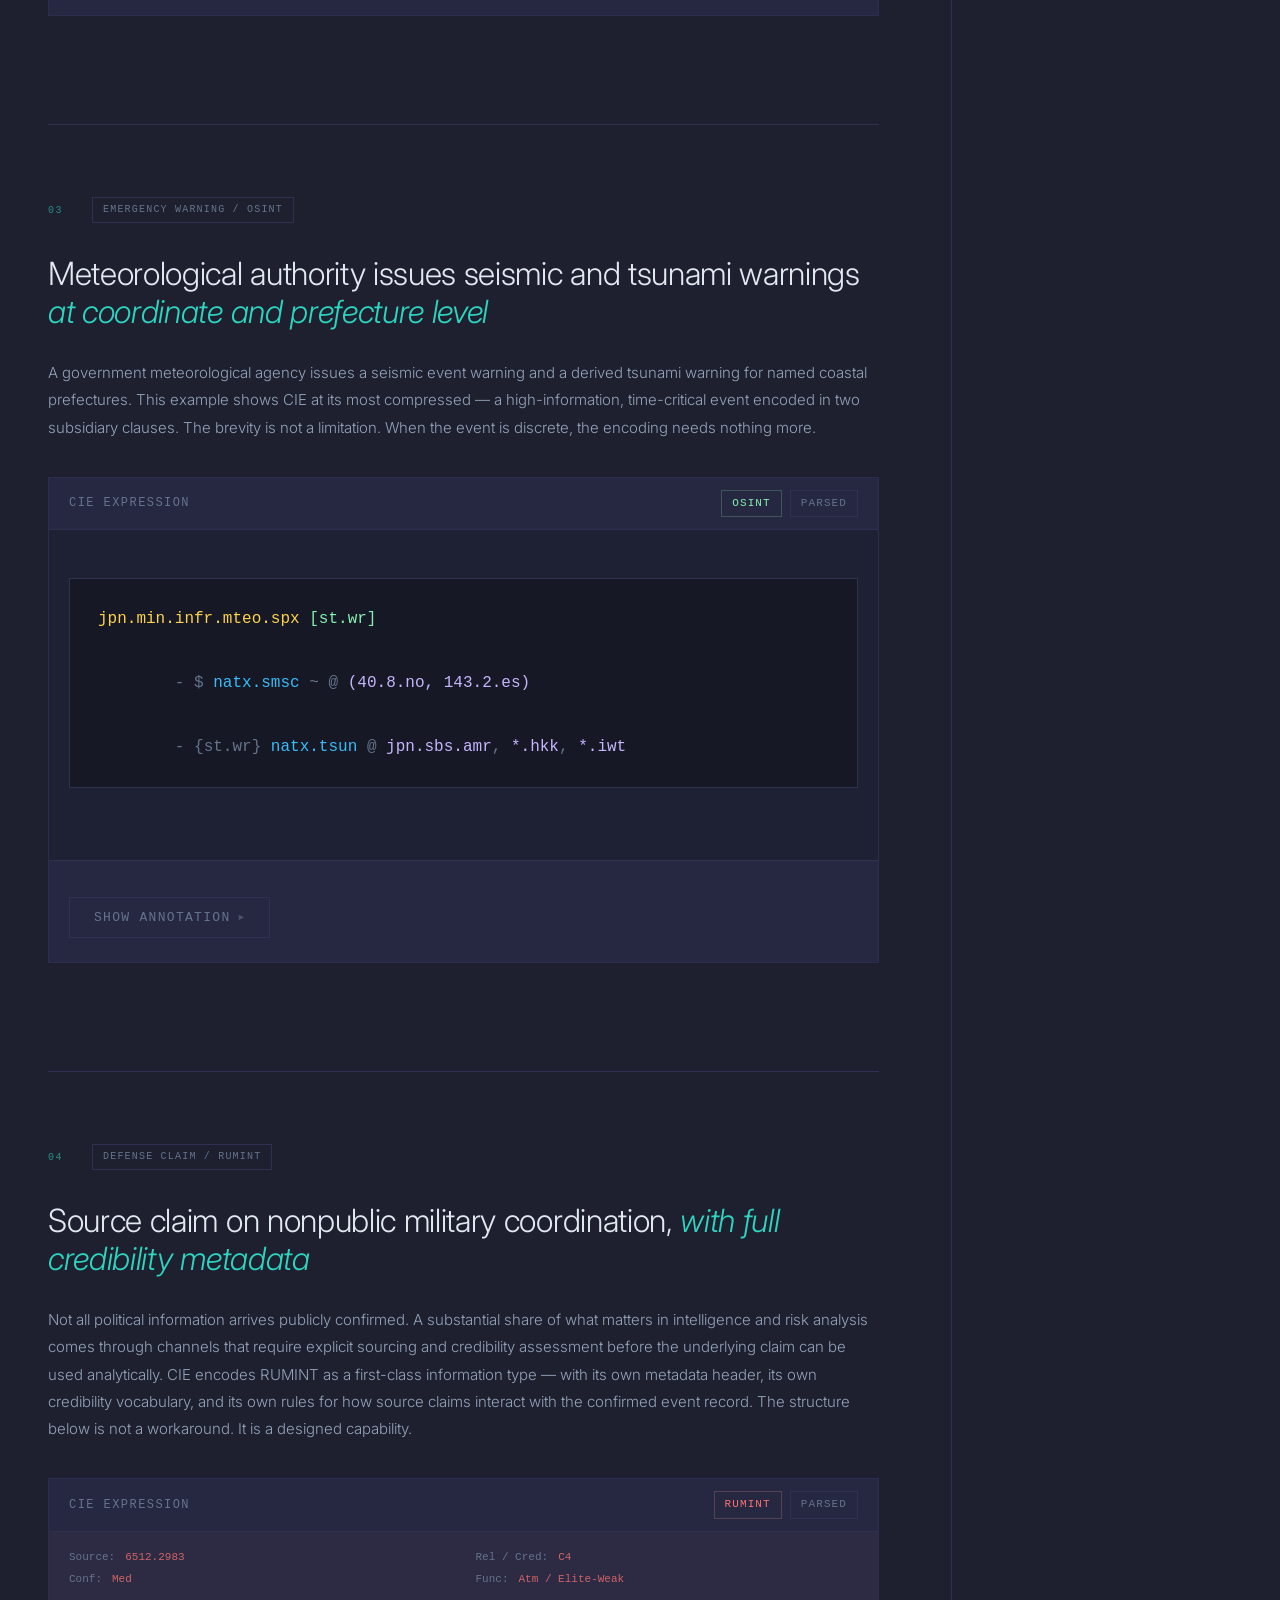
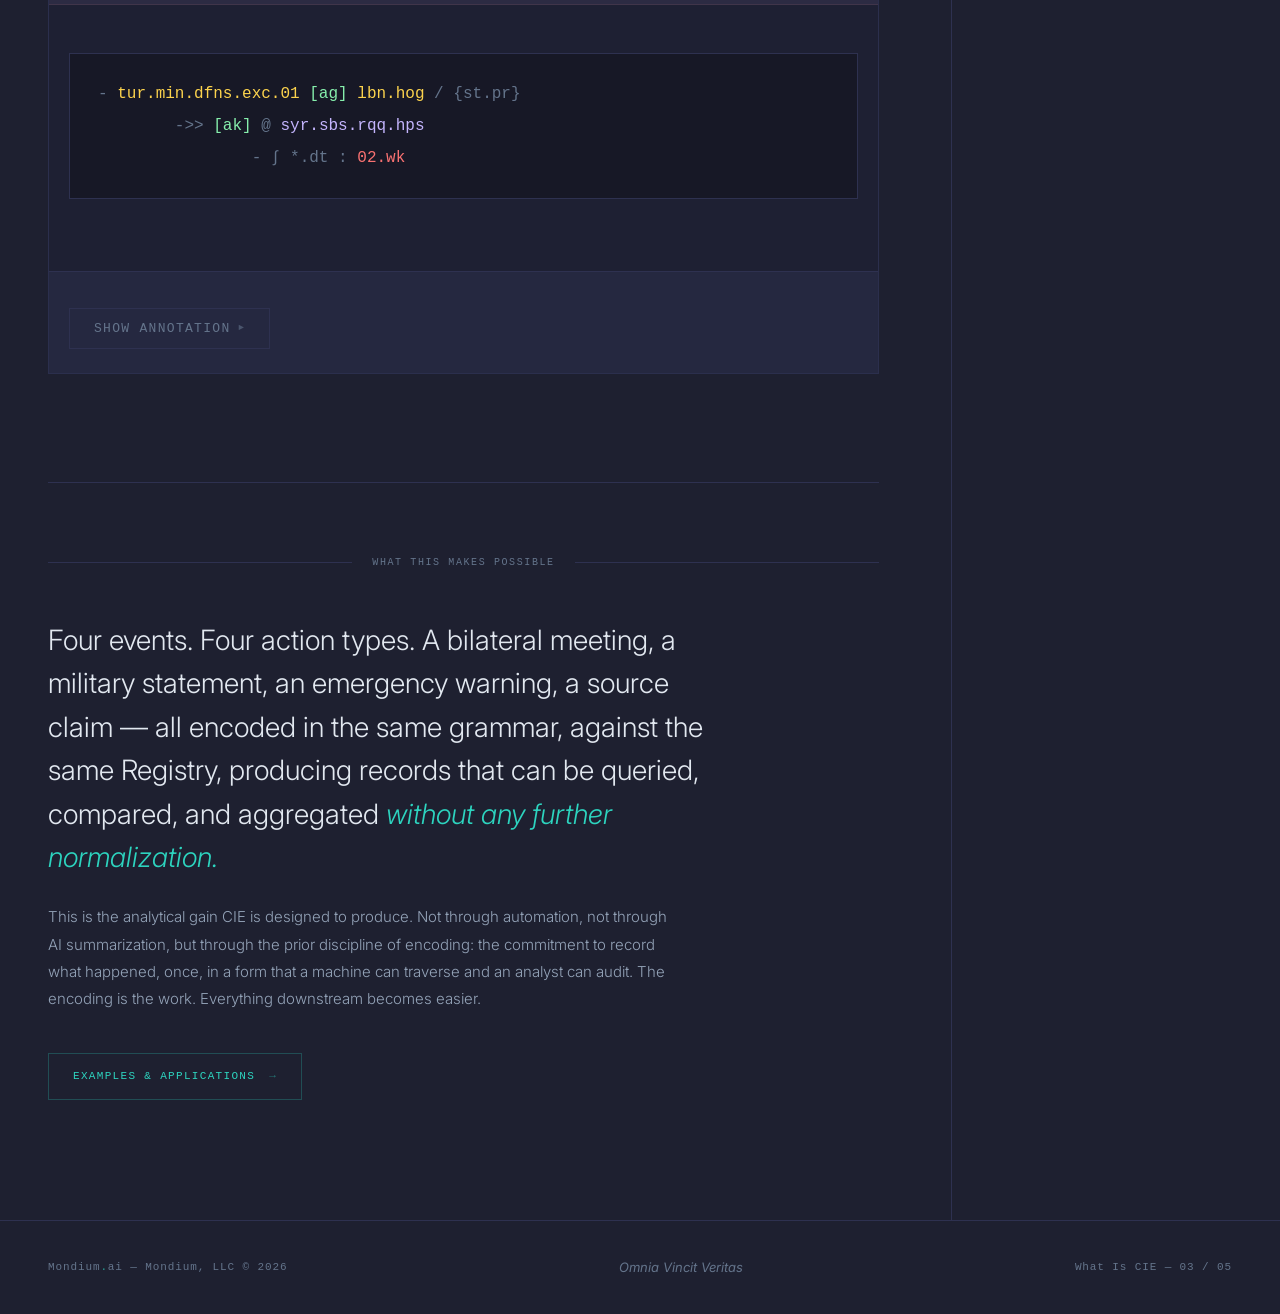
==== commit bde70923: "CIE page fixes 6" ====
--- a/cie.html
+++ b/cie.html
@@ -35,9 +35,9 @@
 .encoding-block { margin: 36px 0; border: 1px solid var(--border-med); background: var(--bg-card); overflow: hidden; }
 
 .encoding-header { padding: 12px 20px; border-bottom: 1px solid var(--border); display: flex; align-items: center; justify-content: space-between; }
-.encoding-title { font-family: var(--mono); font-size: 10px; letter-spacing: 0.12em; text-transform: uppercase; color: var(--text-tertiary); }
+.encoding-title { font-family: var(--mono); font-size: 12px; letter-spacing: 0.12em; text-transform: uppercase; color: var(--text-tertiary); }
 .encoding-badges { display: flex; gap: 8px; align-items: center; }
-.badge { font-family: var(--mono); font-size: 9px; letter-spacing: 0.1em; text-transform: uppercase; padding: 3px 8px; border: 1px solid; }
+.badge { font-family: var(--mono); font-size: 11px; letter-spacing: 0.1em; text-transform: uppercase; padding: 4px 10px; border: 1px solid; }
 .badge-osint  { color: var(--mono-green); border-color: rgba(122,184,154,0.3); }
 .badge-rumint { color: var(--mono-red);   border-color: rgba(200,122,122,0.3); }
 .badge-parsed { color: var(--text-tertiary); border-color: var(--border); }
@@ -62,11 +62,11 @@
 
 .cie-expression {
   font-family: var(--mono);
-  font-size: 13px;
+  font-size: 16px;
   line-height: 2;
   background: rgba(0,0,0,0.25);
   border: 1px solid var(--border);
-  padding: 20px 24px;
+  padding: 24px 28px;
   overflow-x: auto;
   white-space: pre;
 }
@@ -76,13 +76,13 @@
 
 .annotation-toggle {
   font-family: var(--mono);
-  font-size: 10px;
+  font-size: 13px;
   letter-spacing: 0.1em;
   text-transform: uppercase;
   color: var(--text-tertiary);
   background: none;
   border: 1px solid var(--border);
-  padding: 6px 14px;
+  padding: 12px 24px;
   cursor: pointer;
   transition: color 0.2s, border-color 0.2s;
   display: inline-flex;
@@ -95,12 +95,12 @@
 
 .annotation-panel { display: none; margin-top: 16px; border: 1px solid var(--border); }
 .annotation-panel.open { display: grid; grid-template-columns: 1fr 1fr; }
-.ann-item { padding: 12px 16px; border-right: 1px solid var(--border); border-bottom: 1px solid var(--border); }
+.ann-item { padding: 20px 24px; border-right: 1px solid var(--border); border-bottom: 1px solid var(--border); }
 .ann-item:nth-child(even) { border-right: none; }
 .ann-item:last-child { border-bottom: none; }
 .ann-item:nth-last-child(2):nth-child(odd) { border-bottom: none; }
-.ann-token { font-family: var(--mono); font-size: 11px; margin-bottom: 5px; }
-.ann-label { font-size: 11px; font-weight: 300; color: var(--text-tertiary); line-height: 1.5; }
+.ann-token { font-family: var(--mono); font-size: 15px; margin-bottom: 8px; }
+.ann-label { font-size: 14px; font-weight: 300; color: var(--text-secondary); line-height: 1.65; }
 
 .conclusion-entry {
   padding: 72px 0 0;
@@ -119,9 +119,11 @@
 @media (max-width: 1024px) {
   .page-header-grid { grid-template-columns: 1fr; gap: 40px; }
   .annotation-panel.open { grid-template-columns: 1fr; }
-  .ann-item { border-right: none; }
+  .ann-item { border-right: none; padding: 16px 18px; }
   .ann-item:nth-last-child(2):nth-child(odd) { border-bottom: 1px solid var(--border); }
   .ann-item:last-child { border-bottom: none; }
+  .ann-token { font-size: 13px; }
+  .ann-label { font-size: 13px; }
   .rumint-header { grid-template-columns: 1fr; }
 }
 </style>
